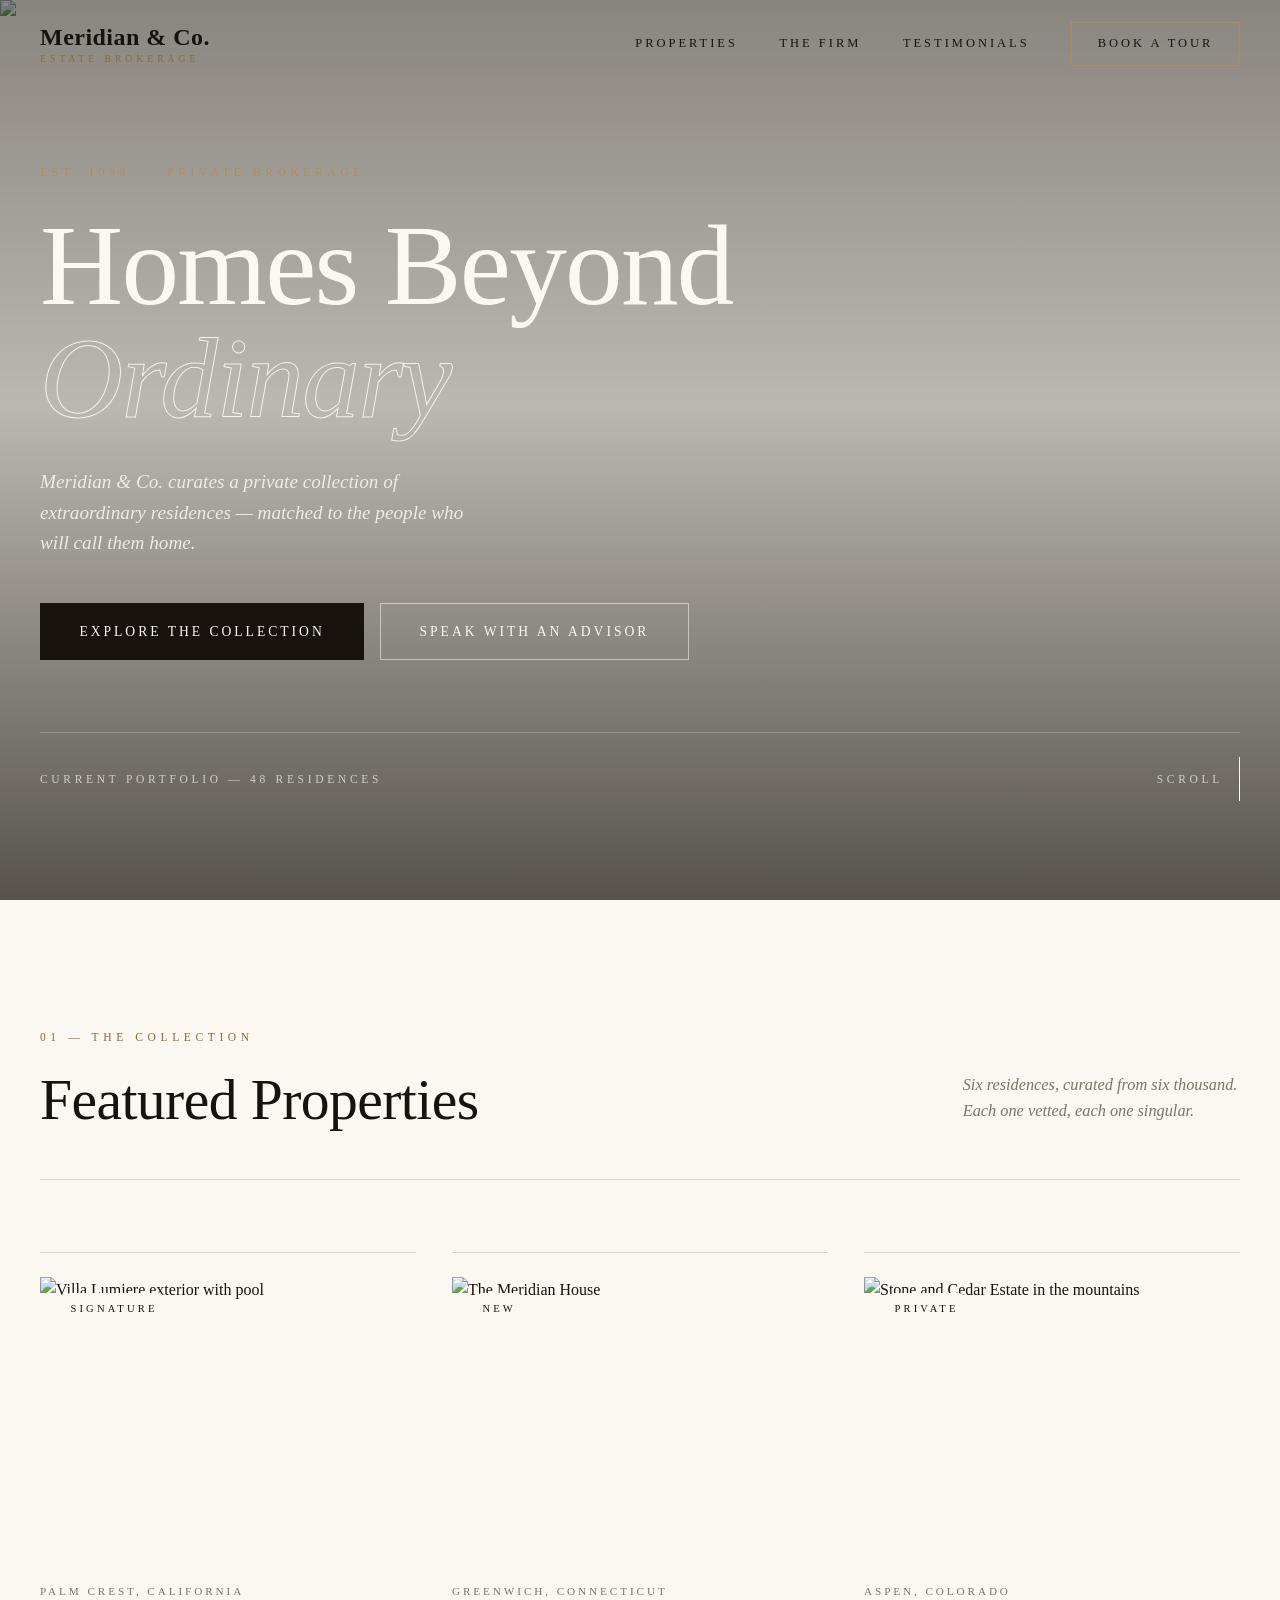
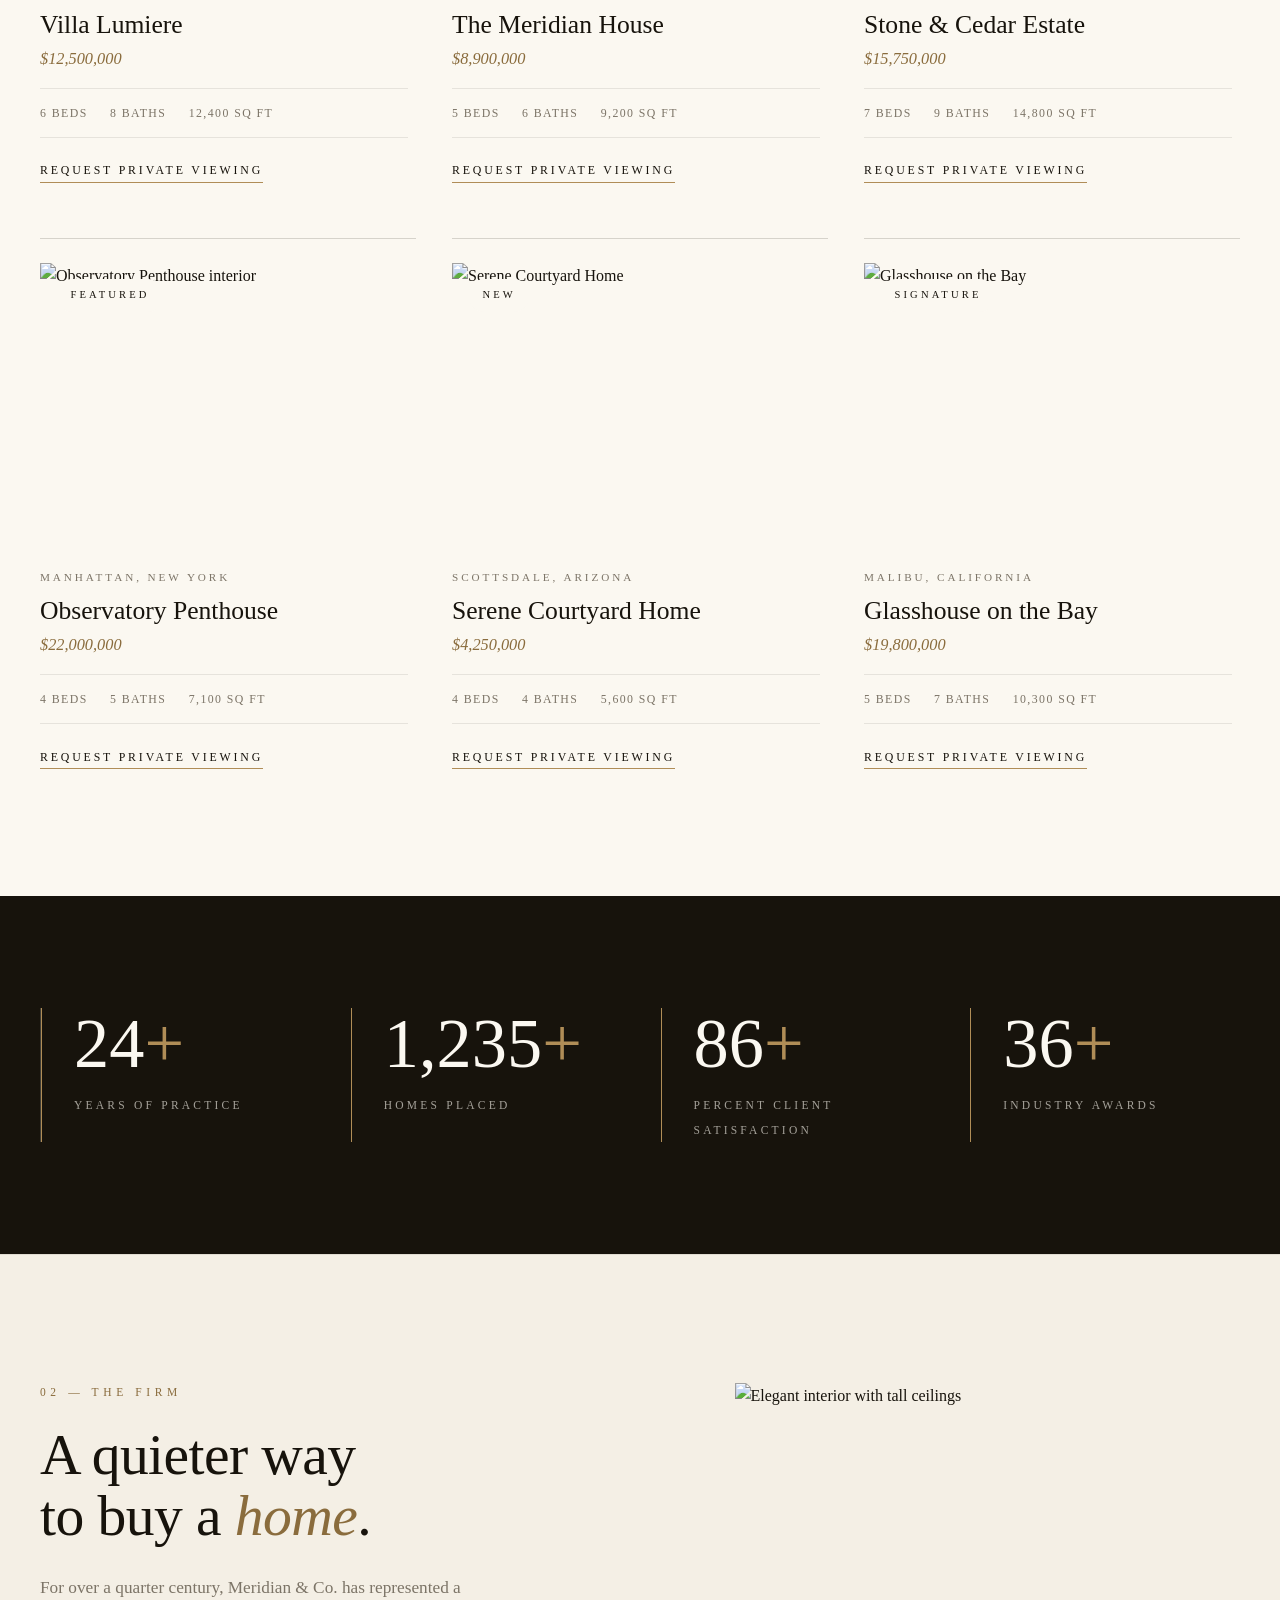
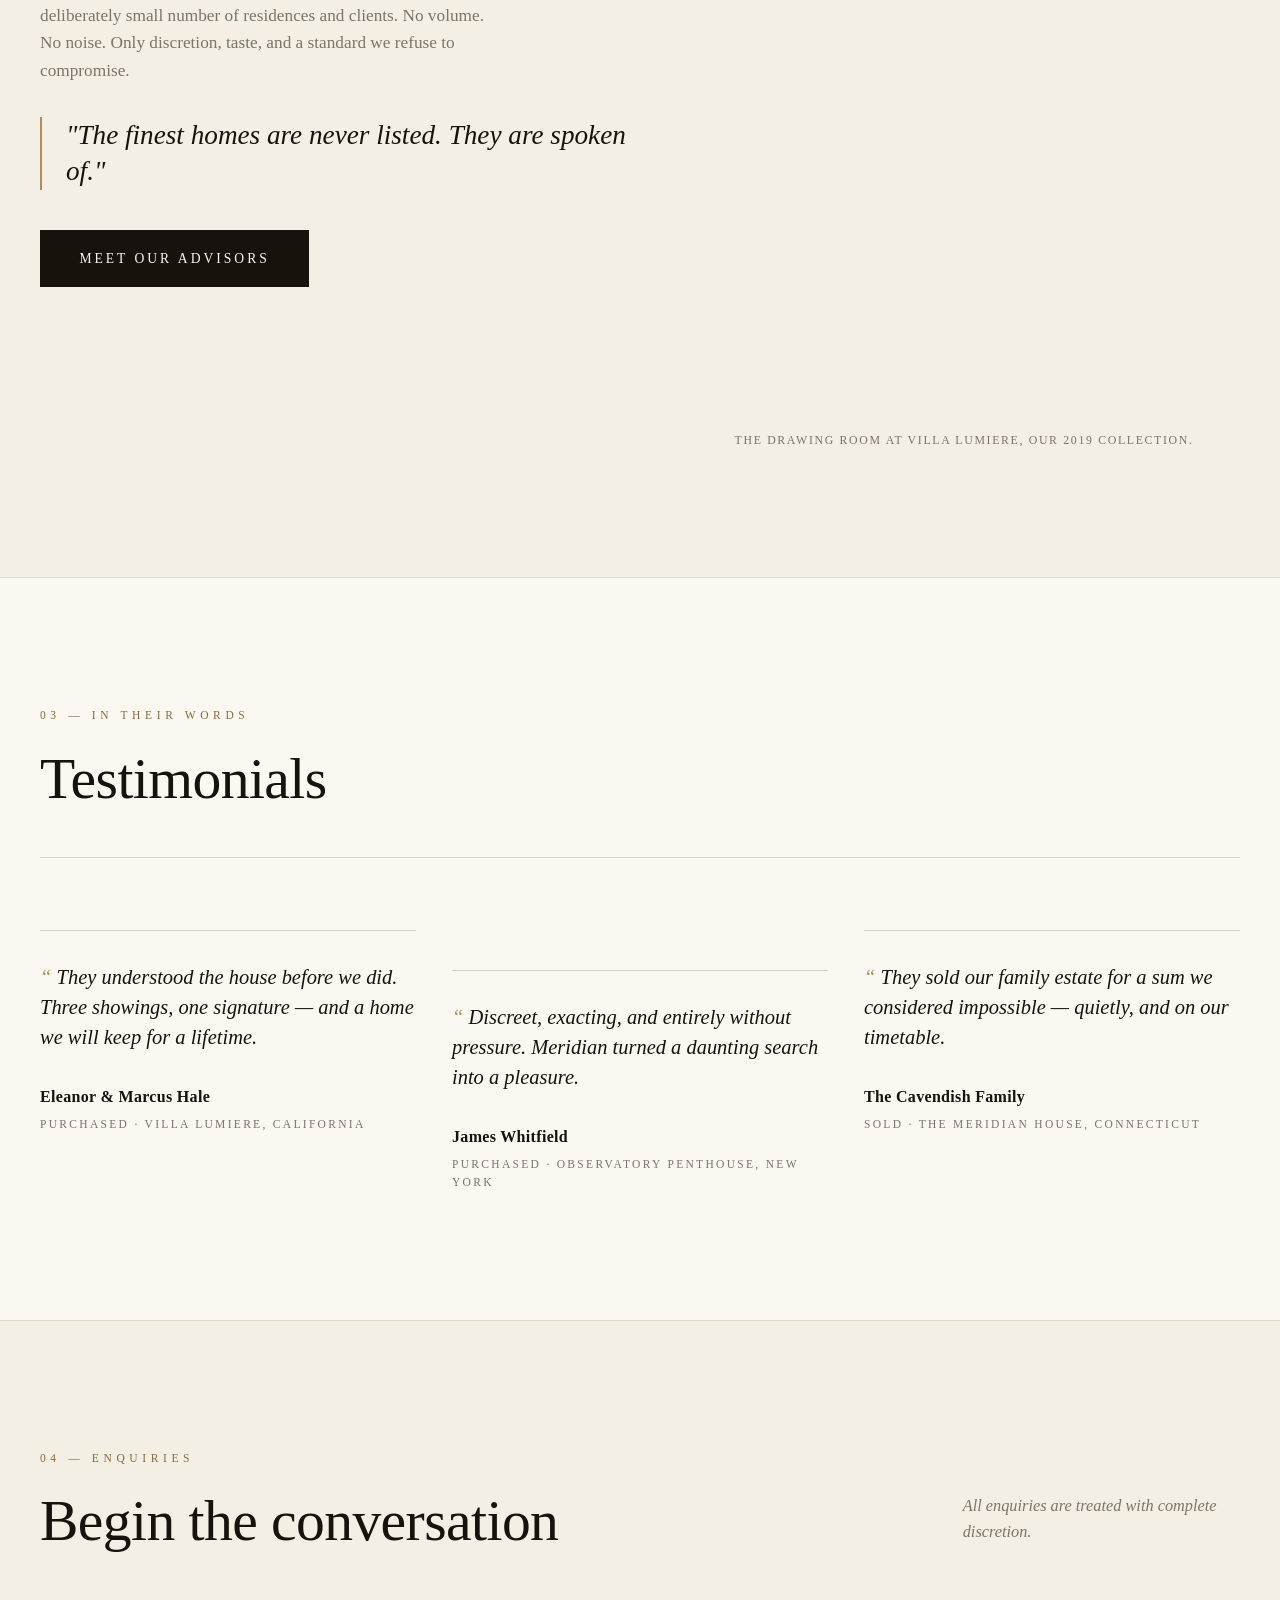
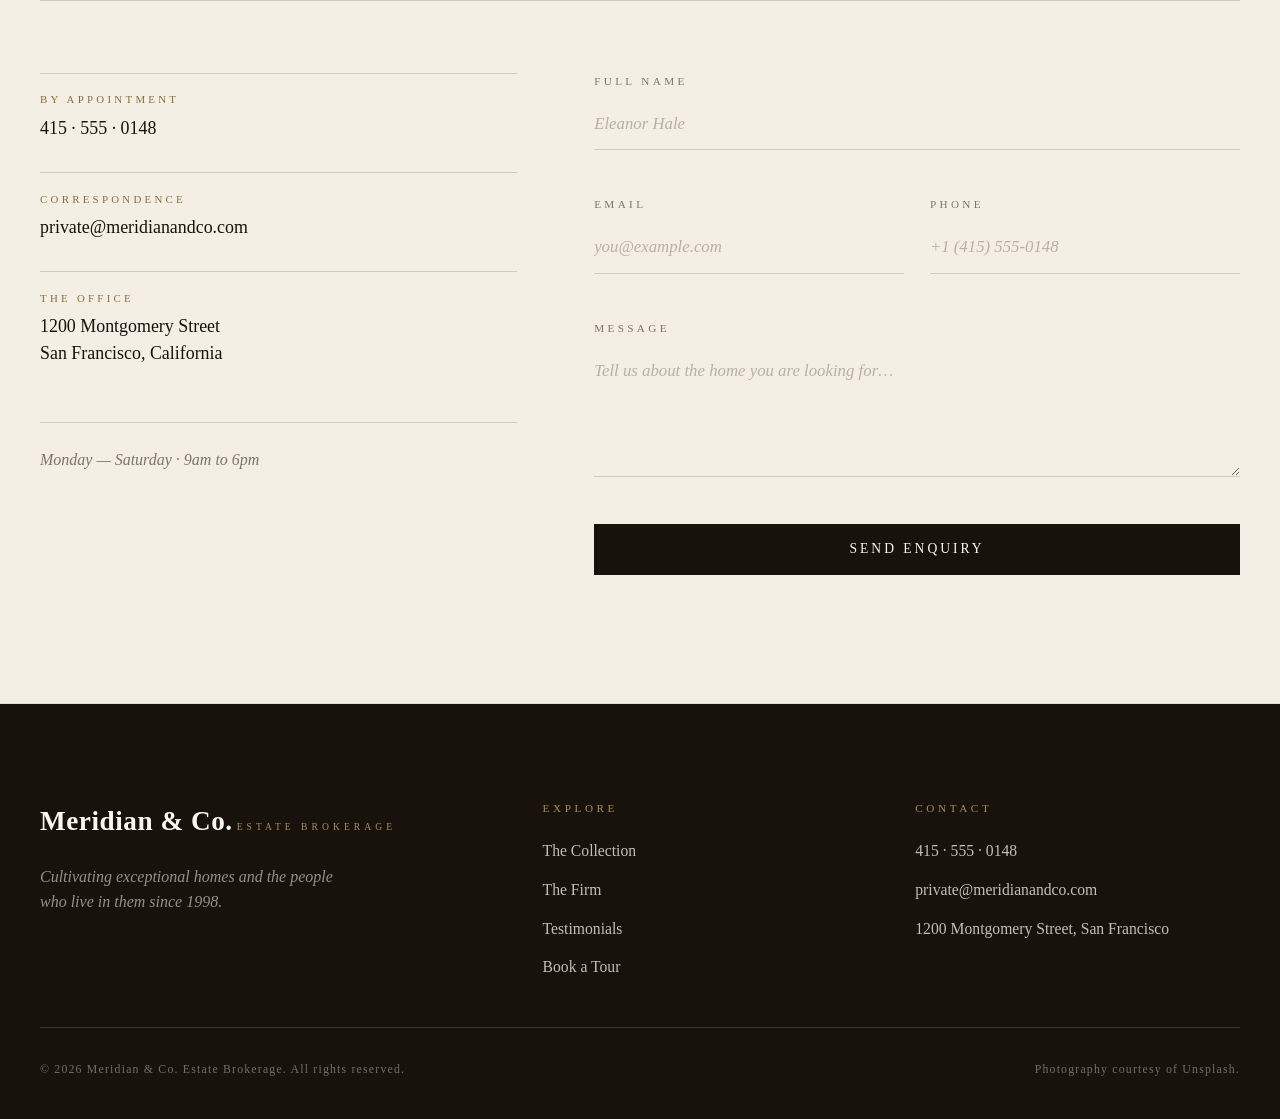
==== index.html @ ca2ade8f "Update index.html" ====
<!DOCTYPE html>
<html lang="en">
<head>
  <meta charset="UTF-8" />
  <meta name="viewport" content="width=device-width, initial-scale=1.0" />
  <title>Meridian &amp; Co. — Estate Brokerage</title>
  <meta name="description" content="Meridian & Co. — a private estate brokerage curating exceptional homes beyond ordinary." />
  <link rel="stylesheet" href="css/style.css" />
</head>
<body> 

  <!-- ======= NAVBAR ======= -->
  <header class="nav" id="navbar">
    <div class="nav__inner container">
      <a href="#home" class="brand" aria-label="Meridian and Company home">
        <span class="brand__name">Meridian &amp; Co.</span>
        <span class="brand__tag">Estate Brokerage</span>
      </a>

      <nav class="nav__links" id="navLinks" aria-label="Primary">
        <a href="#properties" class="nav__link">Properties</a>
        <a href="#about" class="nav__link">The Firm</a>
        <a href="#testimonials" class="nav__link">Testimonials</a>
        <a href="#contact" class="nav__link nav__link--cta">Book a Tour</a>
      </nav>

      <button class="nav__toggle" id="navToggle" aria-label="Toggle menu" aria-expanded="false">
        <span class="nav__toggle-bar"></span>
        <span class="nav__toggle-bar"></span>
      </button>
    </div>
  </header>

  <!-- ======= HERO ======= -->
  <section class="hero" id="home">
    <div class="hero__media">
      <img src="https://images.unsplash.com/photo-1600596542815-ffad4c1539a9?auto=format&fit=crop&w=2000&q=80" alt="Luxury estate at dusk" />
      <div class="hero__scrim"></div>
    </div>

    <div class="hero__content container">
      <p class="overline hero__overline reveal">Est. 1998 &nbsp;·&nbsp; Private Brokerage</p>
      <h1 class="hero__title reveal">
        Homes Beyond<br />
        <em>Ordinary</em>
      </h1>
      <p class="hero__lede reveal">
        Meridian &amp; Co. curates a private collection of extraordinary
        residences — matched to the people who will call them home.
      </p>
      <div class="hero__actions reveal">
        <a href="#properties" class="btn btn--solid">Explore the Collection</a>
        <a href="#contact" class="btn btn--ghost">Speak with an Advisor</a>
      </div>
    </div>

    <div class="hero__meta container">
      <span>Current Portfolio — 48 residences</span>
      <span class="hero__scroll">Scroll <span class="hero__scroll-line"></span></span>
    </div>
  </section>

  <main>

    <!-- ======= PROPERTIES ======= -->
    <section class="section" id="properties">
      <div class="container">
        <header class="section-head reveal">
          <p class="overline">01 — The Collection</p>
          <div class="section-head__row">
            <h2 class="section-head__title">Featured Properties</h2>
            <p class="section-head__note">Six residences, curated from six thousand. Each one vetted, each one singular.</p>
          </div>
        </header>

        <div class="grid">
          <article class="card reveal">
            <figure class="card__media">
              <img src="https://images.unsplash.com/photo-1600596542815-ffad4c1539a9?auto=format&fit=crop&w=1200&q=80" alt="Villa Lumiere exterior with pool" loading="lazy" />
              <span class="card__status">Signature</span>
            </figure>
            <div class="card__body">
              <p class="card__loc">Palm Crest, California</p>
              <h3 class="card__name">Villa Lumiere</h3>
              <p class="card__price">$12,500,000</p>
              <ul class="card__facts">
                <li>6 Beds</li>
                <li>8 Baths</li>
                <li>12,400 sq ft</li>
              </ul>
              <a href="#contact" class="card__link">Request private viewing</a>
            </div>
          </article>

          <article class="card reveal">
            <figure class="card__media">
              <img src="https://images.unsplash.com/photo-1600607687939-ce8a6c25118c?auto=format&fit=crop&w=1200&q=80" alt="The Meridian House" loading="lazy" />
              <span class="card__status">New</span>
            </figure>
            <div class="card__body">
              <p class="card__loc">Greenwich, Connecticut</p>
              <h3 class="card__name">The Meridian House</h3>
              <p class="card__price">$8,900,000</p>
              <ul class="card__facts">
                <li>5 Beds</li>
                <li>6 Baths</li>
                <li>9,200 sq ft</li>
              </ul>
              <a href="#contact" class="card__link">Request private viewing</a>
            </div>
          </article>

          <article class="card reveal">
            <figure class="card__media">
              <img src="https://images.unsplash.com/photo-1512917774080-9991f1c4c750?auto=format&fit=crop&w=1200&q=80" alt="Stone and Cedar Estate in the mountains" loading="lazy" />
              <span class="card__status">Private</span>
            </figure>
            <div class="card__body">
              <p class="card__loc">Aspen, Colorado</p>
              <h3 class="card__name">Stone &amp; Cedar Estate</h3>
              <p class="card__price">$15,750,000</p>
              <ul class="card__facts">
                <li>7 Beds</li>
                <li>9 Baths</li>
                <li>14,800 sq ft</li>
              </ul>
              <a href="#contact" class="card__link">Request private viewing</a>
            </div>
          </article>

          <article class="card reveal">
            <figure class="card__media">
              <img src="https://images.unsplash.com/photo-1600585154340-be6161a56a0c?auto=format&fit=crop&w=1200&q=80" alt="Observatory Penthouse interior" loading="lazy" />
              <span class="card__status">Featured</span>
            </figure>
            <div class="card__body">
              <p class="card__loc">Manhattan, New York</p>
              <h3 class="card__name">Observatory Penthouse</h3>
              <p class="card__price">$22,000,000</p>
              <ul class="card__facts">
                <li>4 Beds</li>
                <li>5 Baths</li>
                <li>7,100 sq ft</li>
              </ul>
              <a href="#contact" class="card__link">Request private viewing</a>
            </div>
          </article>

          <article class="card reveal">
            <figure class="card__media">
              <img src="https://images.unsplash.com/photo-1580587771525-78b9dba3b914?auto=format&fit=crop&w=1200&q=80" alt="Serene Courtyard Home" loading="lazy" />
              <span class="card__status">New</span>
            </figure>
            <div class="card__body">
              <p class="card__loc">Scottsdale, Arizona</p>
              <h3 class="card__name">Serene Courtyard Home</h3>
              <p class="card__price">$4,250,000</p>
              <ul class="card__facts">
                <li>4 Beds</li>
                <li>4 Baths</li>
                <li>5,600 sq ft</li>
              </ul>
              <a href="#contact" class="card__link">Request private viewing</a>
            </div>
          </article>

          <article class="card reveal">
            <figure class="card__media">
              <img src="https://images.unsplash.com/photo-1560518883-ce09059eeffa?auto=format&fit=crop&w=1200&q=80" alt="Glasshouse on the Bay" loading="lazy" />
              <span class="card__status">Signature</span>
            </figure>
            <div class="card__body">
              <p class="card__loc">Malibu, California</p>
              <h3 class="card__name">Glasshouse on the Bay</h3>
              <p class="card__price">$19,800,000</p>
              <ul class="card__facts">
                <li>5 Beds</li>
                <li>7 Baths</li>
                <li>10,300 sq ft</li>
              </ul>
              <a href="#contact" class="card__link">Request private viewing</a>
            </div>
          </article>
        </div>
      </div>
    </section>

    <!-- ======= STATS ======= -->
    <section class="stats">
      <div class="container">
        <div class="stats__grid">
          <div class="stat reveal">
            <span class="stat__num" data-count="27">0</span>
            <span class="stat__label">Years of Practice</span>
          </div>
          <div class="stat reveal">
            <span class="stat__num" data-count="1400">0</span>
            <span class="stat__label">Homes Placed</span>
          </div>
          <div class="stat reveal">
            <span class="stat__num" data-count="98">0</span>
            <span class="stat__label">Percent Client Satisfaction</span>
          </div>
          <div class="stat reveal">
            <span class="stat__num" data-count="41">0</span>
            <span class="stat__label">Industry Awards</span>
          </div>
        </div>
      </div>
    </section>

    <!-- ======= ABOUT ======= -->
    <section class="section section--alt" id="about">
      <div class="container">
        <div class="about">
          <div class="about__text reveal">
            <p class="overline">02 — The Firm</p>
            <h2 class="section-head__title">A quieter way<br />to buy a <em>home</em>.</h2>
            <p class="about__body">
              For over a quarter century, Meridian &amp; Co. has represented
              a deliberately small number of residences and clients. No
              volume. No noise. Only discretion, taste, and a standard we
              refuse to compromise.
            </p>
            <blockquote class="about__quote">
              "The finest homes are never listed. They are spoken of."
            </blockquote>
            <a href="#contact" class="btn btn--solid">Meet Our Advisors</a>
          </div>

          <div class="about__media reveal">
            <img src="https://images.unsplash.com/photo-1600566753086-00f18fb6b3ea?auto=format&fit=crop&w=1200&q=80" alt="Elegant interior with tall ceilings" loading="lazy" />
            <p class="about__caption">The drawing room at Villa Lumiere, our 2019 Collection.</p>
          </div>
        </div>
      </div>
    </section>

    <!-- ======= TESTIMONIALS ======= -->
    <section class="section" id="testimonials">
      <div class="container">
        <header class="section-head reveal">
          <p class="overline">03 — In Their Words</p>
          <div class="section-head__row">
            <h2 class="section-head__title">Testimonials</h2>
          </div>
        </header>

        <div class="testimonials">
          <figure class="testimonial reveal">
            <blockquote class="testimonial__quote">
              They understood the house before we did. Three showings,
              one signature — and a home we will keep for a lifetime.
            </blockquote>
            <figcaption class="testimonial__author">
              <span class="testimonial__name">Eleanor &amp; Marcus Hale</span>
              <span class="testimonial__role">Purchased · Villa Lumiere, California</span>
            </figcaption>
          </figure>

          <figure class="testimonial testimonial--alt reveal">
            <blockquote class="testimonial__quote">
              Discreet, exacting, and entirely without pressure. Meridian
              turned a daunting search into a pleasure.
            </blockquote>
            <figcaption class="testimonial__author">
              <span class="testimonial__name">James Whitfield</span>
              <span class="testimonial__role">Purchased · Observatory Penthouse, New York</span>
            </figcaption>
          </figure>

          <figure class="testimonial reveal">
            <blockquote class="testimonial__quote">
              They sold our family estate for a sum we considered
              impossible — quietly, and on our timetable.
            </blockquote>
            <figcaption class="testimonial__author">
              <span class="testimonial__name">The Cavendish Family</span>
              <span class="testimonial__role">Sold · The Meridian House, Connecticut</span>
            </figcaption>
          </figure>
        </div>
      </div>
    </section>

    <!-- ======= CONTACT ======= -->
    <section class="section section--alt section--contact" id="contact">
      <div class="container">
        <header class="section-head reveal">
          <p class="overline">04 — Enquiries</p>
          <div class="section-head__row">
            <h2 class="section-head__title">Begin the conversation</h2>
            <p class="section-head__note">All enquiries are treated with complete discretion.</p>
          </div>
        </header>

        <div class="contact">
          <div class="contact__info reveal">
            <p class="contact__line"><span class="contact__label">By appointment</span> 415 · 555 · 0148</p>
            <p class="contact__line"><span class="contact__label">Correspondence</span> private@meridianandco.com</p>
            <p class="contact__line"><span class="contact__label">The office</span> 1200 Montgomery Street<br />San Francisco, California</p>
            <p class="contact__hours">Monday — Saturday · 9am to 6pm</p>
          </div>

          <form class="form reveal" id="contactForm" novalidate>
            <div class="form__field">
              <label class="form__label" for="name">Full name</label>
              <input class="form__input" type="text" id="name" name="name" autocomplete="name" placeholder="Eleanor Hale" />
              <p class="form__error" data-error="name"></p>
            </div>

            <div class="form__row">
              <div class="form__field">
                <label class="form__label" for="email">Email</label>
                <input class="form__input" type="email" id="email" name="email" autocomplete="email" placeholder="you@example.com" />
                <p class="form__error" data-error="email"></p>
              </div>
              <div class="form__field">
                <label class="form__label" for="phone">Phone</label>
                <input class="form__input" type="tel" id="phone" name="phone" autocomplete="tel" placeholder="+1 (415) 555-0148" />
                <p class="form__error" data-error="phone"></p>
              </div>
            </div>

            <div class="form__field">
              <label class="form__label" for="message">Message</label>
              <textarea class="form__input form__input--area" id="message" name="message" rows="5" placeholder="Tell us about the home you are looking for…"></textarea>
              <p class="form__error" data-error="message"></p>
            </div>

            <button class="btn btn--solid" type="submit">Send Enquiry</button>
            <p class="form__success" id="formSuccess" role="status">
              Thank you. Your enquiry has been received — our advisors will be in touch within one business day.
            </p>
          </form>
        </div>
      </div>
    </section>
  </main>

  <!-- ======= FOOTER ======= -->
  <footer class="footer">
    <div class="container">
      <div class="footer__grid">
        <div class="footer__brand">
          <span class="brand__name">Meridian &amp; Co.</span>
          <span class="brand__tag">Estate Brokerage</span>
          <p class="footer__note">Cultivating exceptional homes and the people who live in them since 1998.</p>
        </div>
        <div class="footer__col">
          <h4 class="footer__heading">Explore</h4>
          <a href="#properties" class="footer__link">The Collection</a>
          <a href="#about" class="footer__link">The Firm</a>
          <a href="#testimonials" class="footer__link">Testimonials</a>
          <a href="#contact" class="footer__link">Book a Tour</a>
        </div>
        <div class="footer__col">
          <h4 class="footer__heading">Contact</h4>
          <a href="tel:+14155550148" class="footer__link">415 · 555 · 0148</a>
          <a href="mailto:private@meridianandco.com" class="footer__link">private@meridianandco.com</a>
          <span class="footer__link footer__link--flat">1200 Montgomery Street, San Francisco</span>
        </div>
      </div>
      <div class="footer__base">
        <p>© <span id="year">2026</span> Meridian &amp; Co. Estate Brokerage. All rights reserved.</p>
        <p>Photography courtesy of Unsplash.</p>
      </div>
    </div>
  </footer>

  <script src="js/script.js"></script>
</body>
</html>
---- css/style.css ----
/* ============================================================
   Meridian & Co. — Luxury Editorial Stylesheet
   Font: Times New Roman (per client direction)
   ============================================================ */
 
:root {
  --cream: #f4efe5;
  --paper: #fbf8f1;
  --ink: #17130c;
  --ink-soft: #2b241a;
  --bronze: #b08d57;
  --bronze-deep: #8a6c3d;
  --muted: #7c7467;
  --line: rgba(23, 19, 12, 0.16);
  --line-soft: rgba(23, 19, 12, 0.09);
  --nav-h: 88px;
  --serif: "Times New Roman", Times, Georgia, serif;
}

/* ---------- Reset & base ---------- */
*,
*::before,
*::after {
  margin: 0;
  padding: 0;
  box-sizing: border-box;
}

html {
  scroll-behavior: smooth;
}

body {
  font-family: var(--serif);
  background: var(--paper);
  color: var(--ink);
  line-height: 1.6;
  -webkit-font-smoothing: antialiased;
  overflow-x: hidden;
}

img {
  display: block;
  max-width: 100%;
}

a {
  color: inherit;
  text-decoration: none;
}

button {
  font-family: inherit;
  cursor: pointer;
}

::selection {
  background: var(--bronze);
  color: var(--paper);
}

.container {
  width: min(1200px, calc(100% - 3rem));
  margin-inline: auto;
}

.section {
  padding: clamp(5rem, 10vw, 8.5rem) 0;
}

.section--alt {
  background: var(--cream);
  border-block: 1px solid var(--line-soft);
}

/* ---------- Typographic helpers ---------- */
.overline {
  font-size: 0.72rem;
  letter-spacing: 0.4em;
  text-transform: uppercase;
  color: var(--bronze-deep);
  margin-bottom: 1.5rem;
  font-weight: 500;
}

.section-head {
  margin-bottom: clamp(2.5rem, 6vw, 4.5rem);
  border-bottom: 1px solid var(--line);
  padding-bottom: clamp(1.75rem, 4vw, 3rem);
}

.section-head__row {
  display: flex;
  align-items: flex-end;
  justify-content: space-between;
  gap: 2rem;
  flex-wrap: wrap;
}

.section-head__title {
  font-size: clamp(2.1rem, 5vw, 3.6rem);
  font-weight: 500;
  line-height: 1.05;
  letter-spacing: -0.01em;
}

.section-head__title em,
.about em {
  font-style: italic;
  color: var(--bronze-deep);
}

.section-head__note {
  max-width: 34ch;
  color: var(--muted);
  font-size: 1.02rem;
  font-style: italic;
  margin-bottom: 0.4rem;
}

/* ---------- Buttons ---------- */
.btn {
  display: inline-block;
  padding: 1.05rem 2.4rem;
  font-family: var(--serif);
  font-size: 0.85rem;
  letter-spacing: 0.22em;
  text-transform: uppercase;
  transition: all 0.35s cubic-bezier(0.22, 1, 0.36, 1);
  border: 1px solid transparent;
}

.btn--solid {
  background: var(--ink);
  color: var(--paper);
}

.btn--solid:hover {
  background: var(--bronze-deep);
  transform: translateY(-2px);
  box-shadow: 0 14px 30px rgba(138, 108, 61, 0.28);
}

.btn--ghost {
  border-color: rgba(251, 248, 241, 0.55);
  color: var(--paper);
}

.btn--ghost:hover {
  background: var(--paper);
  color: var(--ink);
  transform: translateY(-2px);
}

/* ---------- Navbar ---------- */
.nav {
  position: fixed;
  inset: 0 0 auto 0;
  z-index: 100;
  transition: background 0.4s ease, box-shadow 0.4s ease, border-color 0.4s ease;
  border-bottom: 1px solid transparent;
}

.nav--scrolled {
  background: rgba(251, 248, 241, 0.92);
  backdrop-filter: blur(12px);
  border-bottom-color: var(--line-soft);
}

.nav--scrolled .nav__toggle-bar {
  background: var(--ink);
}

.nav__inner {
  display: flex;
  align-items: center;
  justify-content: space-between;
  height: var(--nav-h);
}

.brand {
  display: flex;
  flex-direction: column;
  line-height: 1.1;
}

.brand__name {
  font-size: 1.5rem;
  font-weight: 600;
  letter-spacing: 0.02em;
}

.brand__tag {
  font-size: 0.6rem;
  letter-spacing: 0.42em;
  text-transform: uppercase;
  color: var(--bronze-deep);
  margin-top: 0.2rem;
}

.nav__links {
  display: flex;
  align-items: center;
  gap: 2.6rem;
}

.nav__link {
  font-size: 0.78rem;
  letter-spacing: 0.24em;
  text-transform: uppercase;
  position: relative;
  padding-block: 0.4rem;
  transition: color 0.3s ease;
}

.nav__link::after {
  content: "";
  position: absolute;
  left: 0;
  bottom: 0;
  height: 1px;
  width: 100%;
  background: currentColor;
  transform: scaleX(0);
  transform-origin: right;
  transition: transform 0.4s cubic-bezier(0.22, 1, 0.36, 1);
}

.nav__link:hover::after,
.nav__link--cta::after {
  transform: scaleX(1);
  transform-origin: left;
}

.nav__link--cta {
  border: 1px solid var(--bronze);
  padding: 0.7rem 1.6rem;
  transition: background 0.3s ease, color 0.3s ease;
}

.nav__link--cta::after {
  display: none;
}

.nav__link--cta:hover {
  background: var(--bronze);
  color: var(--paper);
}

.nav__toggle {
  display: none;
  flex-direction: column;
  gap: 7px;
  background: none;
  border: 0;
  padding: 0.5rem;
}

.nav__toggle-bar {
  width: 26px;
  height: 2px;
  background: var(--paper);
  transition: transform 0.35s ease, opacity 0.3s ease;
}

.nav__toggle[aria-expanded="true"] .nav__toggle-bar:first-child {
  transform: translateY(4.5px) rotate(45deg);
}

.nav__toggle[aria-expanded="true"] .nav__toggle-bar:last-child {
  transform: translateY(-4.5px) rotate(-45deg);
}

/* ---------- Hero ---------- */
.hero {
  position: relative;
  min-height: 100svh;
  display: flex;
  flex-direction: column;
  justify-content: center;
  color: var(--paper);
  overflow: hidden;
}

.hero__media {
  position: absolute;
  inset: 0;
}

.hero__media img {
  width: 100%;
  height: 100%;
  object-fit: cover;
  animation: heroZoom 18s ease-out forwards;
}

@keyframes heroZoom {
  from {
    transform: scale(1.12);
  }
  to {
    transform: scale(1);
  }
}

.hero__scrim {
  position: absolute;
  inset: 0;
  background: linear-gradient(
    180deg,
    rgba(23, 19, 12, 0.5) 0%,
    rgba(23, 19, 12, 0.28) 45%,
    rgba(23, 19, 12, 0.72) 100%
  );
}

.hero__content {
  position: relative;
  z-index: 2;
  padding-top: var(--nav-h);
}

.hero__overline {
  color: var(--bronze);
  margin-bottom: 1.75rem;
}

.hero__title {
  font-size: clamp(3rem, 9vw, 7.5rem);
  font-weight: 500;
  line-height: 0.98;
  letter-spacing: -0.015em;
  margin-bottom: 2rem;
}

.hero__title em {
  font-style: italic;
  color: transparent;
  -webkit-text-stroke: 1px rgba(251, 248, 241, 0.9);
}

.hero__lede {
  max-width: 46ch;
  font-size: clamp(1rem, 1.6vw, 1.2rem);
  font-style: italic;
  color: rgba(251, 248, 241, 0.85);
  margin-bottom: 2.75rem;
}

.hero__actions {
  display: flex;
  gap: 1rem;
  flex-wrap: wrap;
}

.hero__meta {
  position: relative;
  z-index: 2;
  display: flex;
  justify-content: space-between;
  align-items: center;
  padding-block: 1.5rem;
  font-size: 0.72rem;
  letter-spacing: 0.32em;
  text-transform: uppercase;
  color: rgba(251, 248, 241, 0.7);
  margin-top: clamp(3rem, 8vh, 6rem);
  border-top: 1px solid rgba(251, 248, 241, 0.22);
}

.hero__scroll {
  display: flex;
  align-items: center;
  gap: 1rem;
}

.hero__scroll-line {
  display: inline-block;
  width: 1px;
  height: 44px;
  background: rgba(251, 248, 241, 0.55);
  position: relative;
  overflow: hidden;
}

.hero__scroll-line::after {
  content: "";
  position: absolute;
  inset: 0;
  background: var(--paper);
  animation: scrollPulse 2.2s ease-in-out infinite;
}

@keyframes scrollPulse {
  0% {
    transform: translateY(-100%);
  }
  60%,
  100% {
    transform: translateY(100%);
  }
}

/* ---------- Property grid ---------- */
.grid {
  display: grid;
  grid-template-columns: repeat(3, 1fr);
  gap: 3.5rem 2.25rem;
}

.card {
  border-top: 1px solid var(--line);
  padding-top: 1.5rem;
  transition: transform 0.4s cubic-bezier(0.22, 1, 0.36, 1);
}

.card:hover {
  transform: translateY(-6px);
}

.card__media {
  position: relative;
  overflow: hidden;
  aspect-ratio: 4 / 3;
  margin-bottom: 1.5rem;
}

.card__media img {
  width: 100%;
  height: 100%;
  object-fit: cover;
  transition: transform 0.9s cubic-bezier(0.22, 1, 0.36, 1), filter 0.6s ease;
  filter: saturate(0.92);
}

.card:hover .card__media img {
  transform: scale(1.07);
  filter: saturate(1.05);
}

.card__status {
  position: absolute;
  top: 1rem;
  left: 1rem;
  background: var(--paper);
  color: var(--ink);
  font-size: 0.66rem;
  letter-spacing: 0.3em;
  text-transform: uppercase;
  padding: 0.5rem 0.9rem;
  border-radius: 999px;
}

.card__body {
  padding-right: 0.5rem;
}

.card__loc {
  font-size: 0.7rem;
  letter-spacing: 0.26em;
  text-transform: uppercase;
  color: var(--muted);
  margin-bottom: 0.55rem;
}

.card__name {
  font-size: 1.6rem;
  font-weight: 500;
  line-height: 1.15;
  margin-bottom: 0.45rem;
}

.card__price {
  font-size: 1.02rem;
  font-style: italic;
  color: var(--bronze-deep);
  margin-bottom: 1rem;
}

.card__facts {
  list-style: none;
  display: flex;
  gap: 1.4rem;
  padding-block: 0.9rem;
  border-top: 1px solid var(--line-soft);
  border-bottom: 1px solid var(--line-soft);
  margin-bottom: 1.15rem;
  font-size: 0.74rem;
  letter-spacing: 0.12em;
  text-transform: uppercase;
  color: var(--muted);
}

.card__link {
  font-size: 0.74rem;
  letter-spacing: 0.24em;
  text-transform: uppercase;
  color: var(--ink);
  padding-bottom: 0.3rem;
  border-bottom: 1px solid var(--bronze);
  transition: color 0.3s ease, border-color 0.3s ease;
}

.card__link:hover {
  color: var(--bronze-deep);
  border-color: var(--bronze-deep);
}

/* ---------- Stats ---------- */
.stats {
  background: var(--ink);
  color: var(--paper);
  padding: clamp(4.5rem, 9vw, 7rem) 0;
}

.stats__grid {
  display: grid;
  grid-template-columns: repeat(4, 1fr);
  gap: 2.5rem;
  border-left: 1px solid rgba(251, 248, 241, 0.18);
}

.stat {
  padding-left: 2rem;
  border-left: 1px solid var(--bronze);
}

.stat__num {
  display: block;
  font-size: clamp(2.6rem, 6vw, 4.4rem);
  font-weight: 500;
  line-height: 1;
  margin-bottom: 0.75rem;
}

.stat__num::after {
  content: "+";
  color: var(--bronze);
}

.stat__label {
  font-size: 0.72rem;
  letter-spacing: 0.28em;
  text-transform: uppercase;
  color: rgba(251, 248, 241, 0.62);
}

/* ---------- About ---------- */
.about {
  display: grid;
  grid-template-columns: 1.1fr 0.9fr;
  gap: clamp(2.5rem, 6vw, 5rem);
  align-items: start;
}

.about__text .section-head__title {
  margin-bottom: 1.75rem;
}

.about__body {
  color: var(--muted);
  font-size: 1.08rem;
  max-width: 52ch;
  margin-bottom: 2rem;
}

.about__quote {
  font-size: clamp(1.25rem, 2.4vw, 1.7rem);
  font-style: italic;
  color: var(--ink);
  border-left: 2px solid var(--bronze);
  padding-left: 1.5rem;
  margin-bottom: 2.5rem;
  line-height: 1.35;
}

.about__media {
  position: sticky;
  top: calc(var(--nav-h) + 2rem);
}

.about__media img {
  width: 100%;
  aspect-ratio: 4 / 5;
  object-fit: cover;
}

.about__caption {
  font-size: 0.74rem;
  letter-spacing: 0.14em;
  text-transform: uppercase;
  color: var(--muted);
  margin-top: 1rem;
}

/* ---------- Testimonials ---------- */
.testimonials {
  display: grid;
  grid-template-columns: repeat(3, 1fr);
  gap: 2.25rem;
}

.testimonial {
  border-top: 1px solid var(--line);
  padding-top: 2rem;
}

.testimonial--alt {
  margin-top: 2.5rem;
}

.testimonial__quote {
  font-size: 1.28rem;
  font-style: italic;
  line-height: 1.45;
  margin-bottom: 2rem;
}

.testimonial__quote::before {
  content: "“";
  color: var(--bronze);
}

.testimonial__author {
  display: flex;
  flex-direction: column;
  gap: 0.3rem;
}

.testimonial__name {
  font-size: 1rem;
  font-weight: 600;
  letter-spacing: 0.02em;
}

.testimonial__role {
  font-size: 0.72rem;
  letter-spacing: 0.2em;
  text-transform: uppercase;
  color: var(--muted);
}

/* ---------- Contact ---------- */
.contact {
  display: grid;
  grid-template-columns: 0.85fr 1.15fr;
  gap: clamp(2.5rem, 6vw, 5rem);
}

.contact__info {
  display: flex;
  flex-direction: column;
  gap: 1.9rem;
}

.contact__line {
  border-top: 1px solid var(--line);
  padding-top: 1.1rem;
  font-size: 1.12rem;
  line-height: 1.5;
}

.contact__label {
  display: block;
  font-size: 0.68rem;
  letter-spacing: 0.3em;
  text-transform: uppercase;
  color: var(--bronze-deep);
  margin-bottom: 0.45rem;
}

.contact__hours {
  font-style: italic;
  color: var(--muted);
  margin-top: 1.5rem;
  padding-top: 1.5rem;
  border-top: 1px solid var(--line);
}

/* ---------- Form ---------- */
.form {
  display: flex;
  flex-direction: column;
  gap: 1.6rem;
}

.form__row {
  display: grid;
  grid-template-columns: 1fr 1fr;
  gap: 1.6rem;
}

.form__field {
  display: flex;
  flex-direction: column;
  gap: 0.5rem;
}

.form__label {
  font-size: 0.7rem;
  letter-spacing: 0.3em;
  text-transform: uppercase;
  color: var(--muted);
}

.form__input {
  font-family: var(--serif);
  font-size: 1.05rem;
  padding: 0.95rem 0;
  border: 0;
  border-bottom: 1px solid var(--line);
  background: transparent;
  color: var(--ink);
  outline: none;
  transition: border-color 0.3s ease;
}

.form__input::placeholder {
  color: rgba(124, 116, 103, 0.5);
  font-style: italic;
}

.form__input:focus {
  border-color: var(--bronze);
}

.form__input--area {
  resize: vertical;
  min-height: 110px;
}

.form__error {
  font-size: 0.8rem;
  font-style: italic;
  color: #9c3d2e;
  min-height: 1em;
}

.form__field.is-invalid .form__input {
  border-bottom-color: #9c3d2e;
}

.form__success {
  display: none;
  border: 1px solid var(--bronze);
  background: rgba(176, 141, 87, 0.1);
  color: var(--ink);
  padding: 1.1rem 1.4rem;
  font-style: italic;
  font-size: 0.98rem;
}

.form__success.is-visible {
  display: block;
  animation: fadeUp 0.5s ease both;
}

@keyframes fadeUp {
  from {
    opacity: 0;
    transform: translateY(10px);
  }
  to {
    opacity: 1;
    transform: translateY(0);
  }
}

/* ---------- Footer ---------- */
.footer {
  background: var(--ink);
  color: var(--paper);
  padding: clamp(4rem, 8vw, 6rem) 0 2.5rem;
}

.footer__grid {
  display: grid;
  grid-template-columns: 1.4fr 1fr 1fr;
  gap: 3rem;
  padding-bottom: 3rem;
  border-bottom: 1px solid rgba(251, 248, 241, 0.15);
}

.footer__brand .brand__name {
  font-size: 1.7rem;
}

.footer__brand .brand__tag {
  color: var(--bronze);
}

.footer__note {
  color: rgba(251, 248, 241, 0.55);
  font-style: italic;
  margin-top: 1.25rem;
  max-width: 40ch;
}

.footer__col {
  display: flex;
  flex-direction: column;
  gap: 0.85rem;
}

.footer__heading {
  font-size: 0.7rem;
  letter-spacing: 0.32em;
  text-transform: uppercase;
  color: var(--bronze);
  font-weight: 500;
  margin-bottom: 0.4rem;
}

.footer__link {
  color: rgba(251, 248, 241, 0.75);
  font-size: 0.98rem;
  transition: color 0.3s ease, transform 0.3s ease;
  width: fit-content;
}

.footer__link:hover {
  color: var(--paper);
  transform: translateX(4px);
}

.footer__link--flat {
  color: rgba(251, 248, 241, 0.75);
  cursor: default;
}

.footer__link--flat:hover {
  transform: none;
}

.footer__base {
  display: flex;
  justify-content: space-between;
  flex-wrap: wrap;
  gap: 0.75rem;
  padding-top: 2rem;
  font-size: 0.74rem;
  letter-spacing: 0.1em;
  color: rgba(251, 248, 241, 0.4);
}

/* ---------- Reveal animations ---------- */
.reveal {
  opacity: 0;
  transform: translateY(34px);
  transition: opacity 0.9s cubic-bezier(0.22, 1, 0.36, 1),
    transform 0.9s cubic-bezier(0.22, 1, 0.36, 1);
  transition-delay: var(--d, 0s);
}

.reveal.is-visible {
  opacity: 1;
  transform: translateY(0);
}

/* ---------- Responsive ---------- */
@media (max-width: 1000px) {
  .grid,
  .testimonials {
    grid-template-columns: repeat(2, 1fr);
  }

  .stats__grid {
    grid-template-columns: repeat(2, 1fr);
    border-left: 0;
  }

  .stat {
    border-left: 0;
    padding-left: 0;
    border-bottom: 1px solid rgba(251, 248, 241, 0.15);
    padding-bottom: 1.5rem;
  }
}

@media (max-width: 820px) {
  .nav__toggle {
    display: flex;
  }

  .nav__links {
    position: fixed;
    top: var(--nav-h);
    right: 0;
    left: 0;
    flex-direction: column;
    align-items: flex-start;
    gap: 0;
    background: var(--paper);
    padding: 1rem 1.5rem 2rem;
    transform: translateY(-12px);
    opacity: 0;
    visibility: hidden;
    transition: opacity 0.35s ease, transform 0.35s ease, visibility 0.35s;
    border-bottom: 1px solid var(--line-soft);
    box-shadow: 0 24px 40px rgba(23, 19, 12, 0.12);
  }

  .nav--scrolled .nav__links {
    background: var(--paper);
  }

  .nav__links.is-open {
    opacity: 1;
    visibility: visible;
    transform: translateY(0);
  }

  .nav__link {
    display: block;
    padding: 0.95rem 0;
    font-size: 0.95rem;
    border-bottom: 1px solid var(--line-soft);
    width: 100%;
  }

  .nav__link::after {
    display: none;
  }

  .nav__link--cta {
    border: 0;
    padding: 0.95rem 0;
    color: var(--bronze-deep);
  }

  .about,
  .contact {
    grid-template-columns: 1fr;
  }

  .about__media {
    position: static;
  }

  .section-head__note {
    margin-bottom: 0;
  }
}

@media (max-width: 620px) {
  .grid,
  .testimonials,
  .stats__grid,
  .form__row,
  .footer__grid {
    grid-template-columns: 1fr;
  }

  .hero__actions .btn {
    width: 100%;
    text-align: center;
  }

  .testimonial--alt {
    margin-top: 0;
  }
}

@media (prefers-reduced-motion: reduce) {
  html {
    scroll-behavior: auto;
  }

  *,
  *::before,
  *::after {
    animation-duration: 0.01ms !important;
    animation-iteration-count: 1 !important;
    transition-duration: 0.01ms !important;
  }

  .reveal {
    opacity: 1;
    transform: none;
  }
}
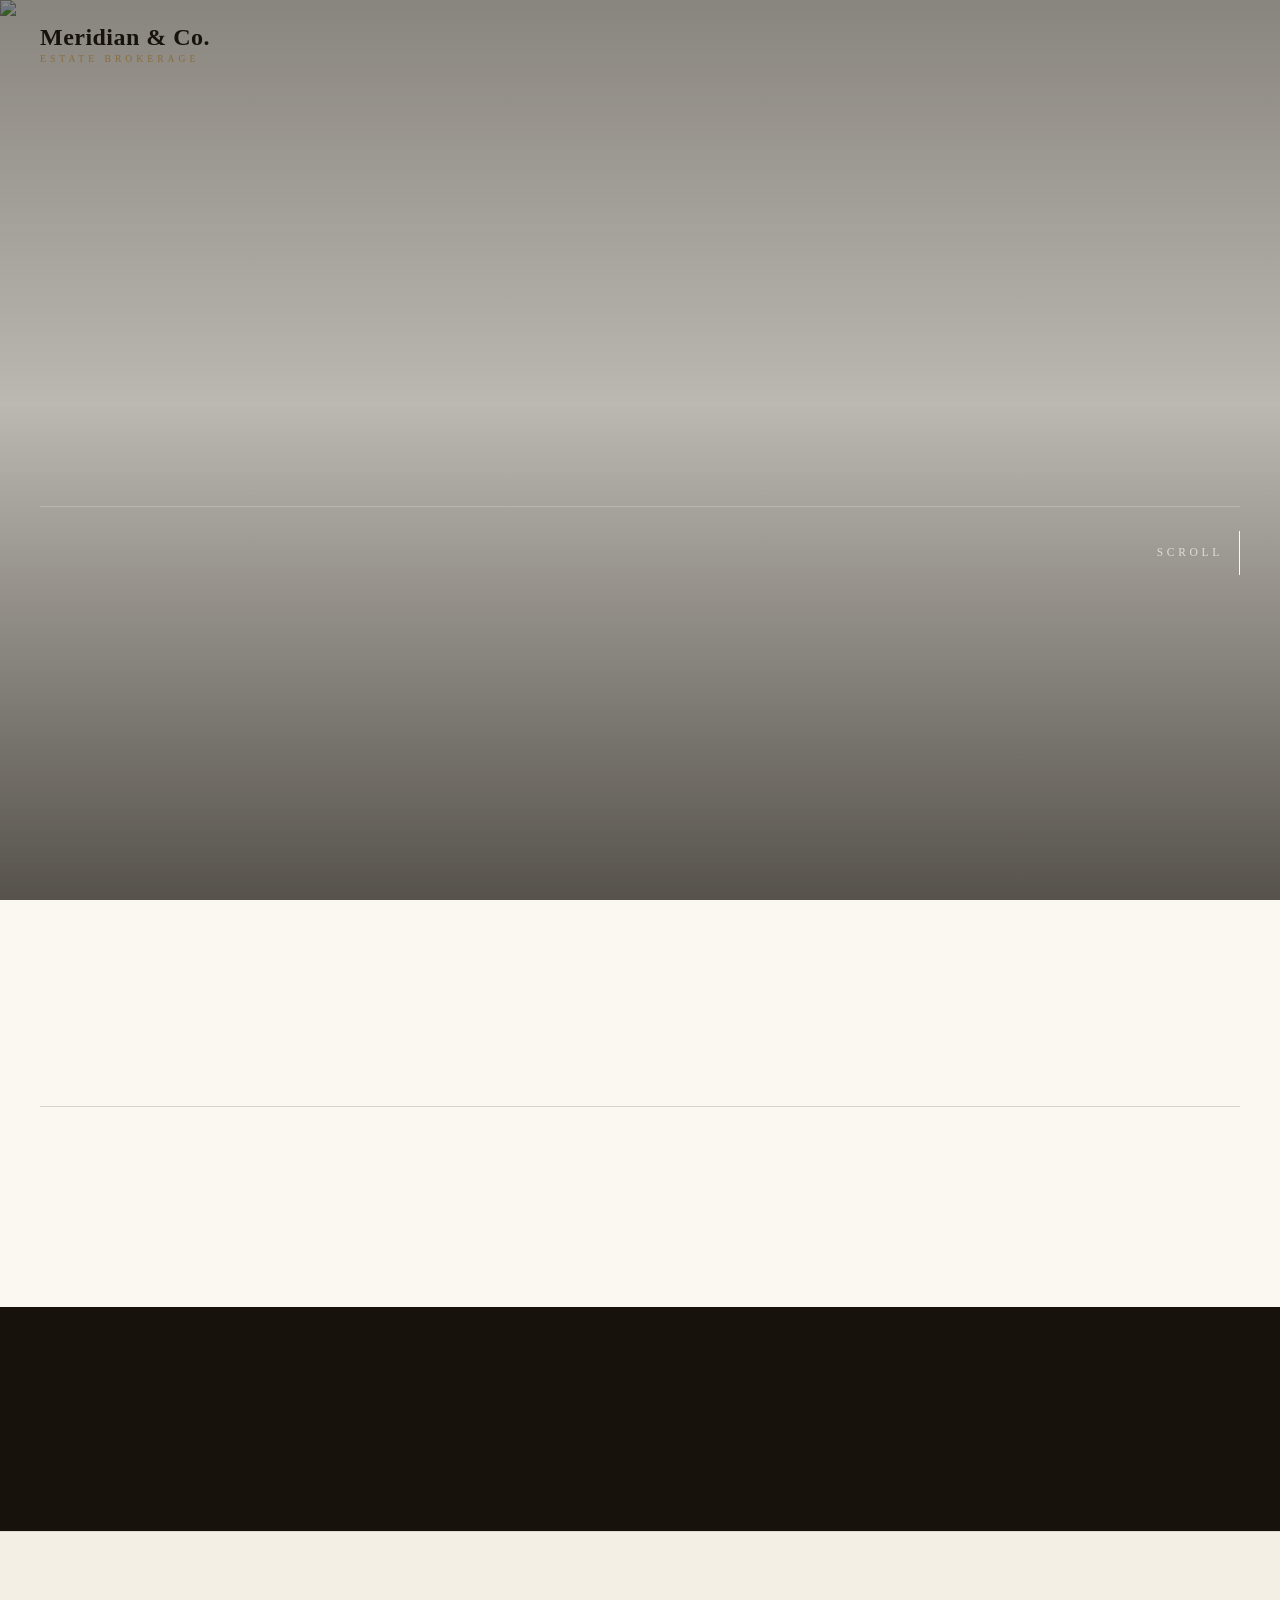
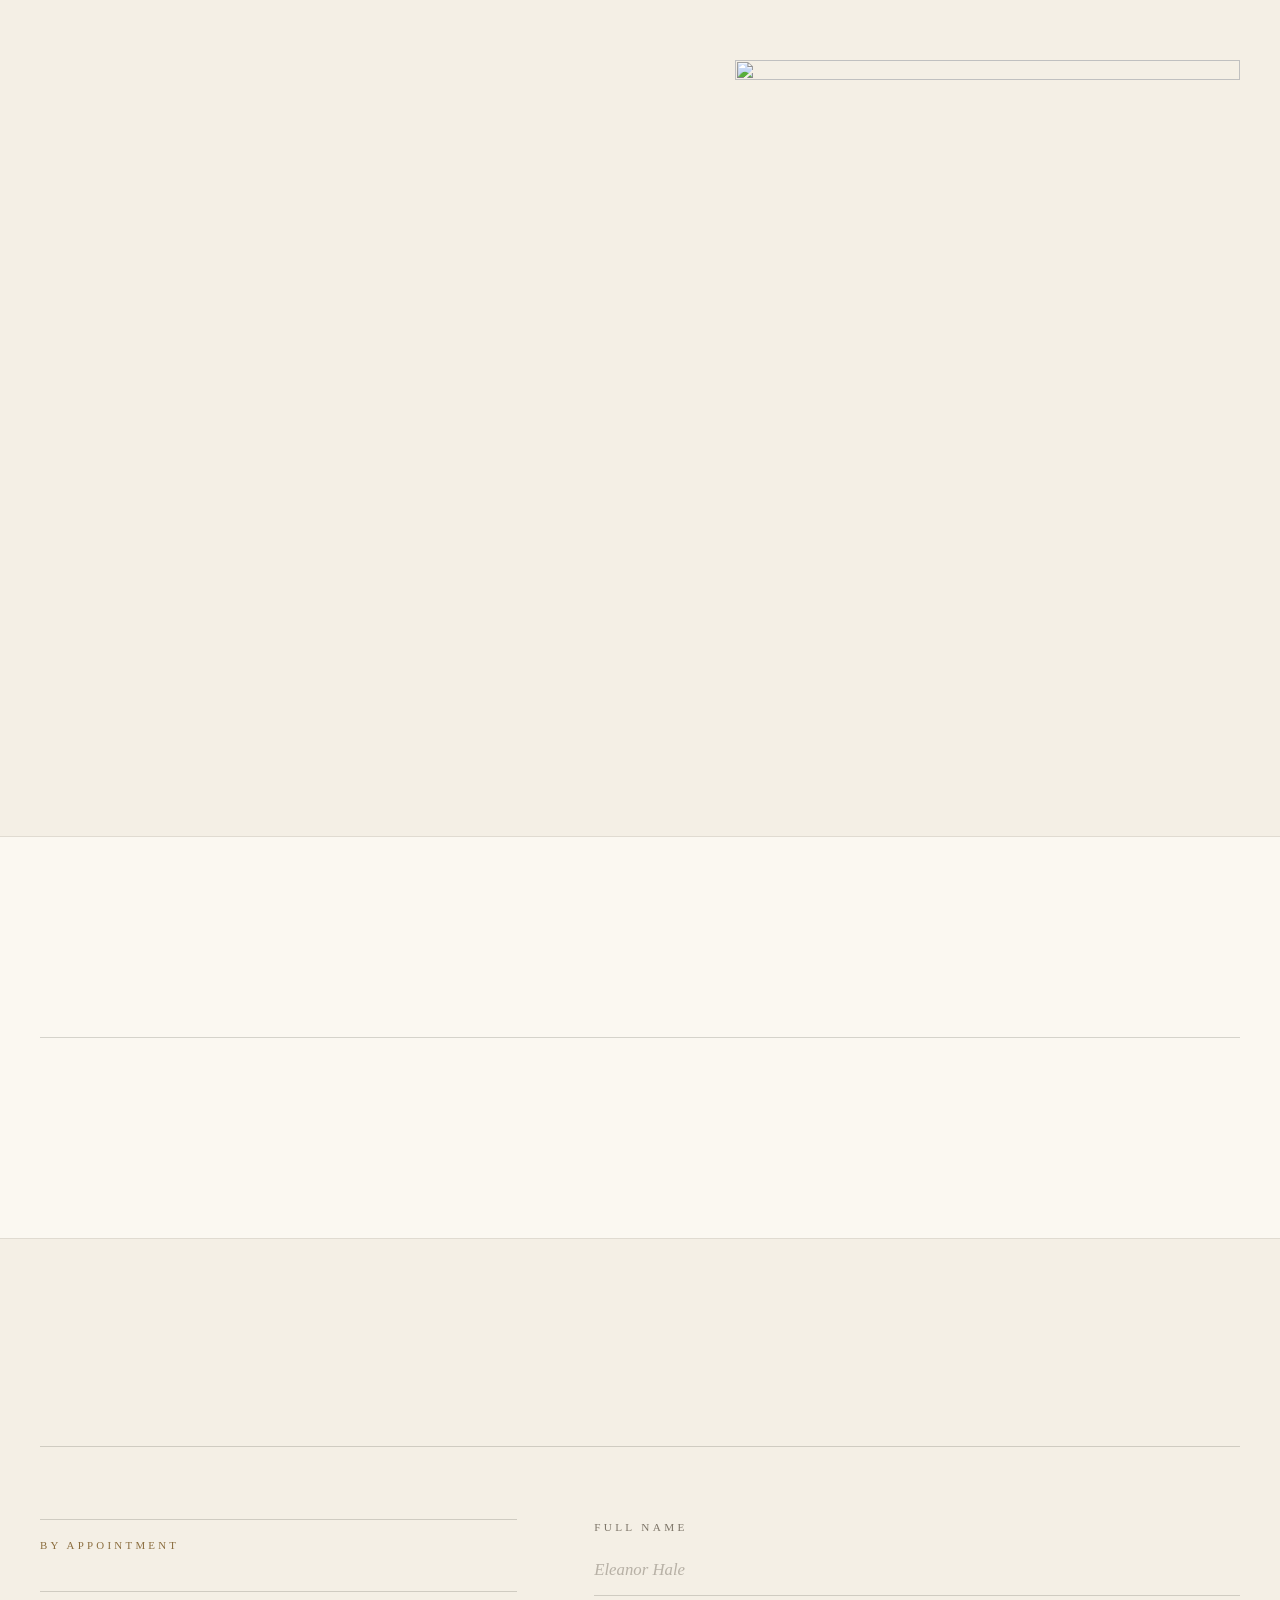
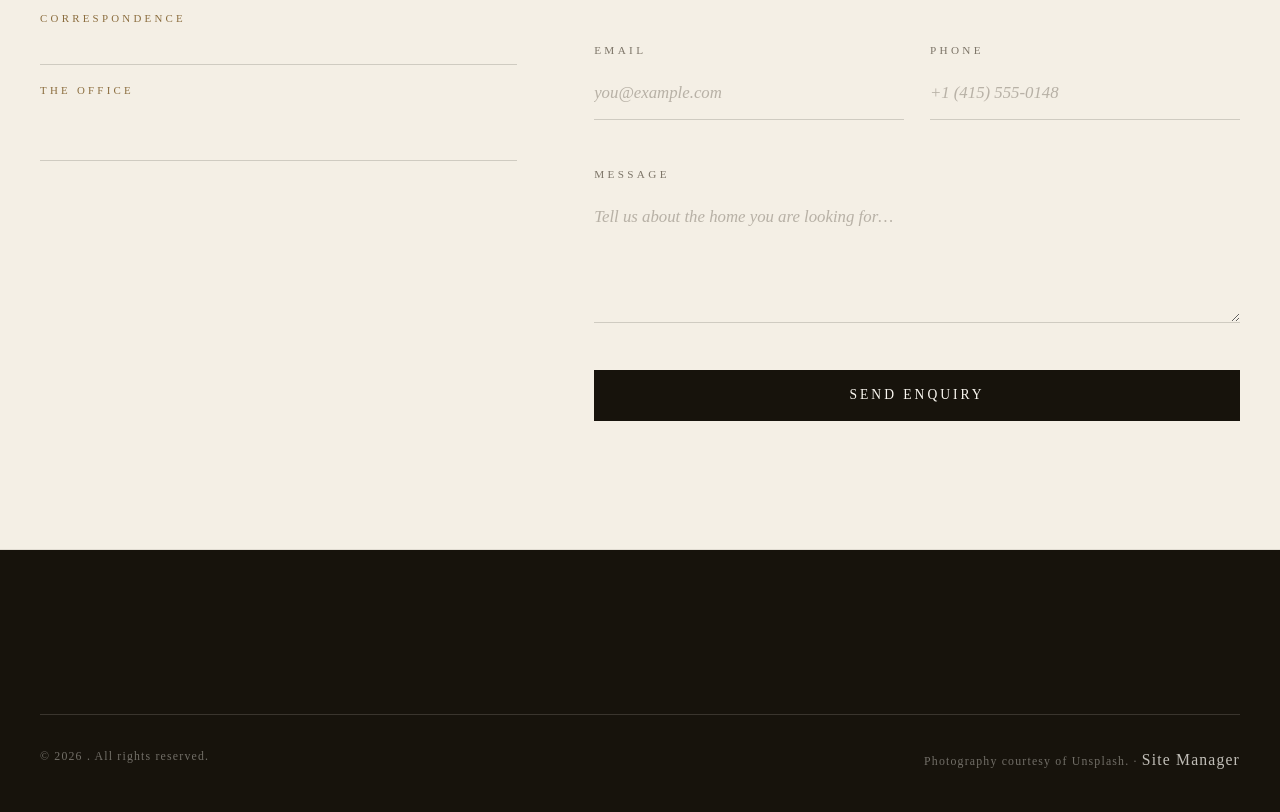
==== commit 8deecf23: "feat: update homepage" ====
--- a/index.html
+++ b/index.html
@@ -12,17 +12,12 @@
   <!-- ======= NAVBAR ======= -->
   <header class="nav" id="navbar">
     <div class="nav__inner container">
-      <a href="#home" class="brand" aria-label="Meridian and Company home">
-        <span class="brand__name">Meridian &amp; Co.</span>
-        <span class="brand__tag">Estate Brokerage</span>
+      <a href="#home" class="brand" aria-label="Home">
+        <span class="brand__name" id="brandName">Meridian &amp; Co.</span>
+        <span class="brand__tag" id="brandTag">Estate Brokerage</span>
       </a>
 
-      <nav class="nav__links" id="navLinks" aria-label="Primary">
-        <a href="#properties" class="nav__link">Properties</a>
-        <a href="#about" class="nav__link">The Firm</a>
-        <a href="#testimonials" class="nav__link">Testimonials</a>
-        <a href="#contact" class="nav__link nav__link--cta">Book a Tour</a>
-      </nav>
+      <nav class="nav__links" id="navLinks" aria-label="Primary"></nav>
 
       <button class="nav__toggle" id="navToggle" aria-label="Toggle menu" aria-expanded="false">
         <span class="nav__toggle-bar"></span>
@@ -34,28 +29,19 @@
   <!-- ======= HERO ======= -->
   <section class="hero" id="home">
     <div class="hero__media">
-      <img src="https://images.unsplash.com/photo-1600596542815-ffad4c1539a9?auto=format&fit=crop&w=2000&q=80" alt="Luxury estate at dusk" />
+      <img id="heroImage" src="" alt="Luxury estate at dusk" />
       <div class="hero__scrim"></div>
     </div>
 
     <div class="hero__content container">
-      <p class="overline hero__overline reveal">Est. 1998 &nbsp;·&nbsp; Private Brokerage</p>
-      <h1 class="hero__title reveal">
-        Homes Beyond<br />
-        <em>Ordinary</em>
-      </h1>
-      <p class="hero__lede reveal">
-        Meridian &amp; Co. curates a private collection of extraordinary
-        residences — matched to the people who will call them home.
-      </p>
-      <div class="hero__actions reveal">
-        <a href="#properties" class="btn btn--solid">Explore the Collection</a>
-        <a href="#contact" class="btn btn--ghost">Speak with an Advisor</a>
-      </div>
+      <p class="overline hero__overline reveal" id="heroOverline"></p>
+      <h1 class="hero__title reveal" id="heroTitle"></h1>
+      <p class="hero__lede reveal" id="heroLede"></p>
+      <div class="hero__actions reveal" id="heroActions"></div>
     </div>
 
     <div class="hero__meta container">
-      <span>Current Portfolio — 48 residences</span>
+      <span id="heroMeta"></span>
       <span class="hero__scroll">Scroll <span class="hero__scroll-line"></span></span>
     </div>
   </section>
@@ -66,146 +52,21 @@
     <section class="section" id="properties">
       <div class="container">
         <header class="section-head reveal">
-          <p class="overline">01 — The Collection</p>
+          <p class="overline" id="propertiesOverline"></p>
           <div class="section-head__row">
-            <h2 class="section-head__title">Featured Properties</h2>
-            <p class="section-head__note">Six residences, curated from six thousand. Each one vetted, each one singular.</p>
+            <h2 class="section-head__title" id="propertiesTitle"></h2>
+            <p class="section-head__note" id="propertiesNote"></p>
           </div>
         </header>
 
-        <div class="grid">
-          <article class="card reveal">
-            <figure class="card__media">
-              <img src="https://images.unsplash.com/photo-1600596542815-ffad4c1539a9?auto=format&fit=crop&w=1200&q=80" alt="Villa Lumiere exterior with pool" loading="lazy" />
-              <span class="card__status">Signature</span>
-            </figure>
-            <div class="card__body">
-              <p class="card__loc">Palm Crest, California</p>
-              <h3 class="card__name">Villa Lumiere</h3>
-              <p class="card__price">$12,500,000</p>
-              <ul class="card__facts">
-                <li>6 Beds</li>
-                <li>8 Baths</li>
-                <li>12,400 sq ft</li>
-              </ul>
-              <a href="#contact" class="card__link">Request private viewing</a>
-            </div>
-          </article>
-
-          <article class="card reveal">
-            <figure class="card__media">
-              <img src="https://images.unsplash.com/photo-1600607687939-ce8a6c25118c?auto=format&fit=crop&w=1200&q=80" alt="The Meridian House" loading="lazy" />
-              <span class="card__status">New</span>
-            </figure>
-            <div class="card__body">
-              <p class="card__loc">Greenwich, Connecticut</p>
-              <h3 class="card__name">The Meridian House</h3>
-              <p class="card__price">$8,900,000</p>
-              <ul class="card__facts">
-                <li>5 Beds</li>
-                <li>6 Baths</li>
-                <li>9,200 sq ft</li>
-              </ul>
-              <a href="#contact" class="card__link">Request private viewing</a>
-            </div>
-          </article>
-
-          <article class="card reveal">
-            <figure class="card__media">
-              <img src="https://images.unsplash.com/photo-1512917774080-9991f1c4c750?auto=format&fit=crop&w=1200&q=80" alt="Stone and Cedar Estate in the mountains" loading="lazy" />
-              <span class="card__status">Private</span>
-            </figure>
-            <div class="card__body">
-              <p class="card__loc">Aspen, Colorado</p>
-              <h3 class="card__name">Stone &amp; Cedar Estate</h3>
-              <p class="card__price">$15,750,000</p>
-              <ul class="card__facts">
-                <li>7 Beds</li>
-                <li>9 Baths</li>
-                <li>14,800 sq ft</li>
-              </ul>
-              <a href="#contact" class="card__link">Request private viewing</a>
-            </div>
-          </article>
-
-          <article class="card reveal">
-            <figure class="card__media">
-              <img src="https://images.unsplash.com/photo-1600585154340-be6161a56a0c?auto=format&fit=crop&w=1200&q=80" alt="Observatory Penthouse interior" loading="lazy" />
-              <span class="card__status">Featured</span>
-            </figure>
-            <div class="card__body">
-              <p class="card__loc">Manhattan, New York</p>
-              <h3 class="card__name">Observatory Penthouse</h3>
-              <p class="card__price">$22,000,000</p>
-              <ul class="card__facts">
-                <li>4 Beds</li>
-                <li>5 Baths</li>
-                <li>7,100 sq ft</li>
-              </ul>
-              <a href="#contact" class="card__link">Request private viewing</a>
-            </div>
-          </article>
-
-          <article class="card reveal">
-            <figure class="card__media">
-              <img src="https://images.unsplash.com/photo-1580587771525-78b9dba3b914?auto=format&fit=crop&w=1200&q=80" alt="Serene Courtyard Home" loading="lazy" />
-              <span class="card__status">New</span>
-            </figure>
-            <div class="card__body">
-              <p class="card__loc">Scottsdale, Arizona</p>
-              <h3 class="card__name">Serene Courtyard Home</h3>
-              <p class="card__price">$4,250,000</p>
-              <ul class="card__facts">
-                <li>4 Beds</li>
-                <li>4 Baths</li>
-                <li>5,600 sq ft</li>
-              </ul>
-              <a href="#contact" class="card__link">Request private viewing</a>
-            </div>
-          </article>
-
-          <article class="card reveal">
-            <figure class="card__media">
-              <img src="https://images.unsplash.com/photo-1560518883-ce09059eeffa?auto=format&fit=crop&w=1200&q=80" alt="Glasshouse on the Bay" loading="lazy" />
-              <span class="card__status">Signature</span>
-            </figure>
-            <div class="card__body">
-              <p class="card__loc">Malibu, California</p>
-              <h3 class="card__name">Glasshouse on the Bay</h3>
-              <p class="card__price">$19,800,000</p>
-              <ul class="card__facts">
-                <li>5 Beds</li>
-                <li>7 Baths</li>
-                <li>10,300 sq ft</li>
-              </ul>
-              <a href="#contact" class="card__link">Request private viewing</a>
-            </div>
-          </article>
-        </div>
+        <div class="grid" id="propertiesGrid"></div>
       </div>
     </section>
 
     <!-- ======= STATS ======= -->
     <section class="stats">
       <div class="container">
-        <div class="stats__grid">
-          <div class="stat reveal">
-            <span class="stat__num" data-count="27">0</span>
-            <span class="stat__label">Years of Practice</span>
-          </div>
-          <div class="stat reveal">
-            <span class="stat__num" data-count="1400">0</span>
-            <span class="stat__label">Homes Placed</span>
-          </div>
-          <div class="stat reveal">
-            <span class="stat__num" data-count="98">0</span>
-            <span class="stat__label">Percent Client Satisfaction</span>
-          </div>
-          <div class="stat reveal">
-            <span class="stat__num" data-count="41">0</span>
-            <span class="stat__label">Industry Awards</span>
-          </div>
-        </div>
+        <div class="stats__grid" id="statsGrid"></div>
       </div>
     </section>
 
@@ -214,23 +75,16 @@
       <div class="container">
         <div class="about">
           <div class="about__text reveal">
-            <p class="overline">02 — The Firm</p>
-            <h2 class="section-head__title">A quieter way<br />to buy a <em>home</em>.</h2>
-            <p class="about__body">
-              For over a quarter century, Meridian &amp; Co. has represented
-              a deliberately small number of residences and clients. No
-              volume. No noise. Only discretion, taste, and a standard we
-              refuse to compromise.
-            </p>
-            <blockquote class="about__quote">
-              "The finest homes are never listed. They are spoken of."
-            </blockquote>
-            <a href="#contact" class="btn btn--solid">Meet Our Advisors</a>
+            <p class="overline" id="aboutOverline"></p>
+            <h2 class="section-head__title" id="aboutTitle"></h2>
+            <p class="about__body" id="aboutBody"></p>
+            <blockquote class="about__quote" id="aboutQuote"></blockquote>
+            <div id="aboutActions"></div>
           </div>
 
           <div class="about__media reveal">
-            <img src="https://images.unsplash.com/photo-1600566753086-00f18fb6b3ea?auto=format&fit=crop&w=1200&q=80" alt="Elegant interior with tall ceilings" loading="lazy" />
-            <p class="about__caption">The drawing room at Villa Lumiere, our 2019 Collection.</p>
+            <img id="aboutImage" src="" alt="" loading="lazy" />
+            <p class="about__caption" id="aboutCaption"></p>
           </div>
         </div>
       </div>
@@ -240,46 +94,13 @@
     <section class="section" id="testimonials">
       <div class="container">
         <header class="section-head reveal">
-          <p class="overline">03 — In Their Words</p>
+          <p class="overline" id="testimonialsOverline"></p>
           <div class="section-head__row">
-            <h2 class="section-head__title">Testimonials</h2>
+            <h2 class="section-head__title" id="testimonialsTitle"></h2>
           </div>
         </header>
 
-        <div class="testimonials">
-          <figure class="testimonial reveal">
-            <blockquote class="testimonial__quote">
-              They understood the house before we did. Three showings,
-              one signature — and a home we will keep for a lifetime.
-            </blockquote>
-            <figcaption class="testimonial__author">
-              <span class="testimonial__name">Eleanor &amp; Marcus Hale</span>
-              <span class="testimonial__role">Purchased · Villa Lumiere, California</span>
-            </figcaption>
-          </figure>
-
-          <figure class="testimonial testimonial--alt reveal">
-            <blockquote class="testimonial__quote">
-              Discreet, exacting, and entirely without pressure. Meridian
-              turned a daunting search into a pleasure.
-            </blockquote>
-            <figcaption class="testimonial__author">
-              <span class="testimonial__name">James Whitfield</span>
-              <span class="testimonial__role">Purchased · Observatory Penthouse, New York</span>
-            </figcaption>
-          </figure>
-
-          <figure class="testimonial reveal">
-            <blockquote class="testimonial__quote">
-              They sold our family estate for a sum we considered
-              impossible — quietly, and on our timetable.
-            </blockquote>
-            <figcaption class="testimonial__author">
-              <span class="testimonial__name">The Cavendish Family</span>
-              <span class="testimonial__role">Sold · The Meridian House, Connecticut</span>
-            </figcaption>
-          </figure>
-        </div>
+        <div class="testimonials" id="testimonialsGrid"></div>
       </div>
     </section>
 
@@ -287,19 +108,19 @@
     <section class="section section--alt section--contact" id="contact">
       <div class="container">
         <header class="section-head reveal">
-          <p class="overline">04 — Enquiries</p>
+          <p class="overline" id="contactOverline"></p>
           <div class="section-head__row">
-            <h2 class="section-head__title">Begin the conversation</h2>
-            <p class="section-head__note">All enquiries are treated with complete discretion.</p>
+            <h2 class="section-head__title" id="contactTitle"></h2>
+            <p class="section-head__note" id="contactNote"></p>
           </div>
         </header>
 
         <div class="contact">
           <div class="contact__info reveal">
-            <p class="contact__line"><span class="contact__label">By appointment</span> 415 · 555 · 0148</p>
-            <p class="contact__line"><span class="contact__label">Correspondence</span> private@meridianandco.com</p>
-            <p class="contact__line"><span class="contact__label">The office</span> 1200 Montgomery Street<br />San Francisco, California</p>
-            <p class="contact__hours">Monday — Saturday · 9am to 6pm</p>
+            <p class="contact__line"><span class="contact__label">By appointment</span> <a id="contactPhone"></a></p>
+            <p class="contact__line"><span class="contact__label">Correspondence</span> <a id="contactEmail"></a></p>
+            <p class="contact__line"><span class="contact__label">The office</span> <span id="contactAddress"></span></p>
+            <p class="contact__hours" id="contactHours"></p>
           </div>
 
           <form class="form reveal" id="contactForm" novalidate>
@@ -328,10 +149,8 @@
               <p class="form__error" data-error="message"></p>
             </div>
 
-            <button class="btn btn--solid" type="submit">Send Enquiry</button>
-            <p class="form__success" id="formSuccess" role="status">
-              Thank you. Your enquiry has been received — our advisors will be in touch within one business day.
-            </p>
+            <button class="btn btn--solid" type="submit" id="formSubmit">Send Enquiry</button>
+            <p class="form__success" id="formStatus" role="status"></p>
           </form>
         </div>
       </div>
@@ -343,31 +162,20 @@
     <div class="container">
       <div class="footer__grid">
         <div class="footer__brand">
-          <span class="brand__name">Meridian &amp; Co.</span>
-          <span class="brand__tag">Estate Brokerage</span>
-          <p class="footer__note">Cultivating exceptional homes and the people who live in them since 1998.</p>
+          <span class="brand__name" id="footerBrandName"></span>
+          <span class="brand__tag" id="footerBrandTag"></span>
+          <p class="footer__note" id="footerNote"></p>
         </div>
-        <div class="footer__col">
-          <h4 class="footer__heading">Explore</h4>
-          <a href="#properties" class="footer__link">The Collection</a>
-          <a href="#about" class="footer__link">The Firm</a>
-          <a href="#testimonials" class="footer__link">Testimonials</a>
-          <a href="#contact" class="footer__link">Book a Tour</a>
-        </div>
-        <div class="footer__col">
-          <h4 class="footer__heading">Contact</h4>
-          <a href="tel:+14155550148" class="footer__link">415 · 555 · 0148</a>
-          <a href="mailto:private@meridianandco.com" class="footer__link">private@meridianandco.com</a>
-          <span class="footer__link footer__link--flat">1200 Montgomery Street, San Francisco</span>
-        </div>
+        <div id="footerColumns"></div>
       </div>
       <div class="footer__base">
-        <p>© <span id="year">2026</span> Meridian &amp; Co. Estate Brokerage. All rights reserved.</p>
-        <p>Photography courtesy of Unsplash.</p>
+        <p>© <span id="year">2026</span> <span id="footerBrandBase"></span>. All rights reserved.</p>
+        <p>Photography courtesy of Unsplash. · <a href="admin.html" class="footer__link">Site Manager</a></p>
       </div>
     </div>
   </footer>
 
+  <script src="config.js"></script>
   <script src="js/script.js"></script>
 </body>
 </html>
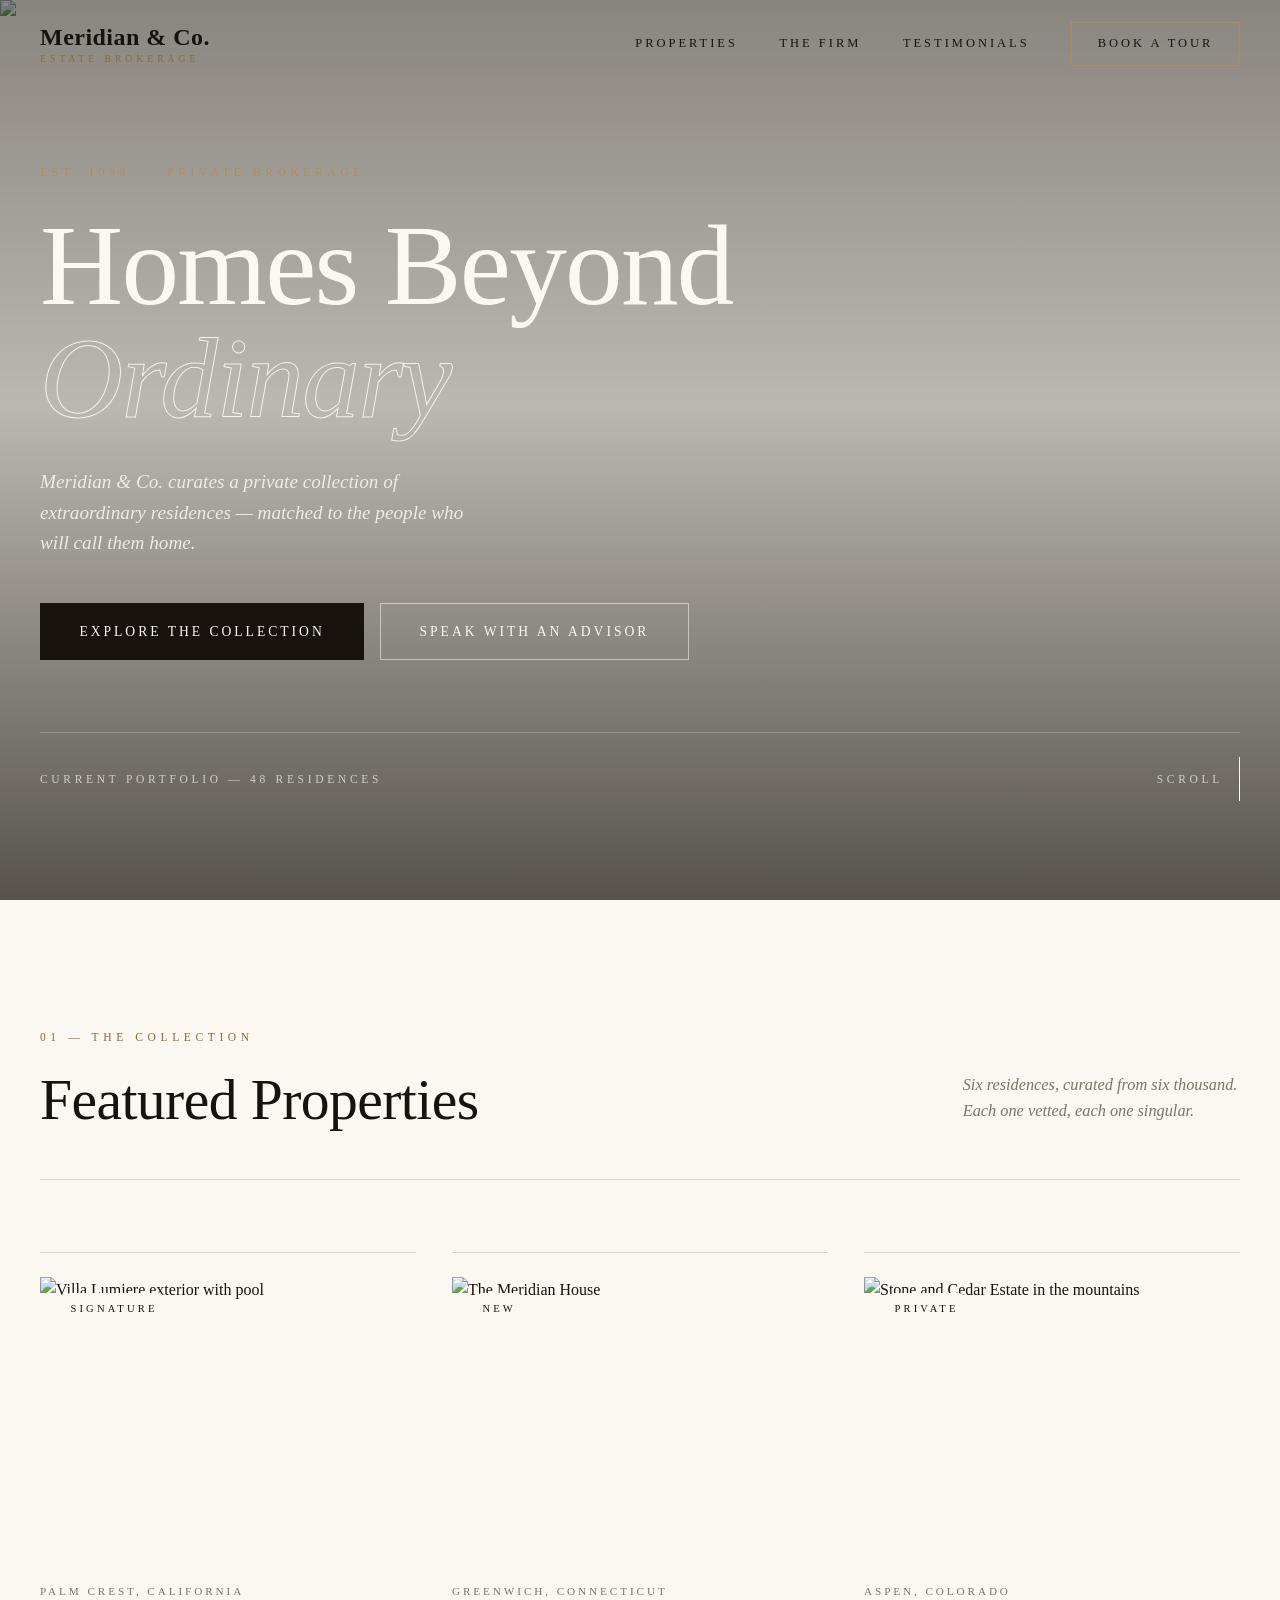
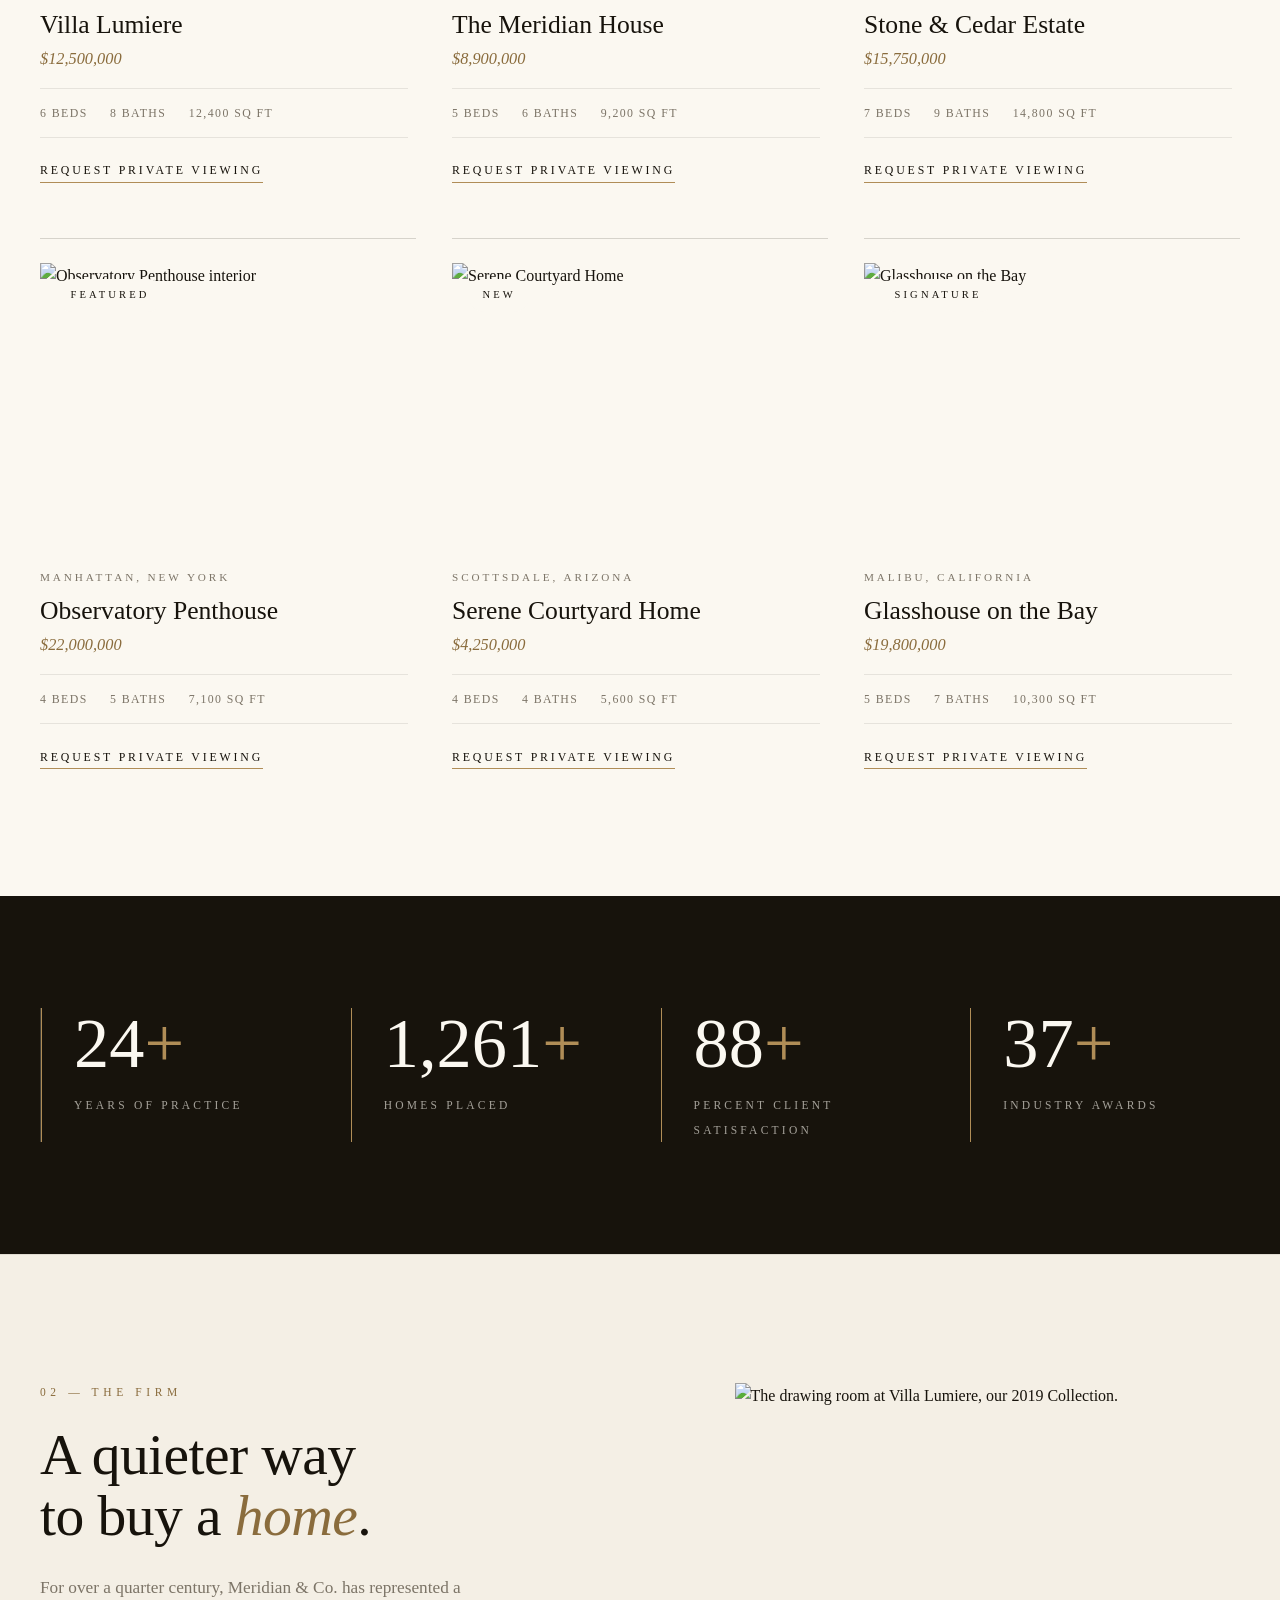
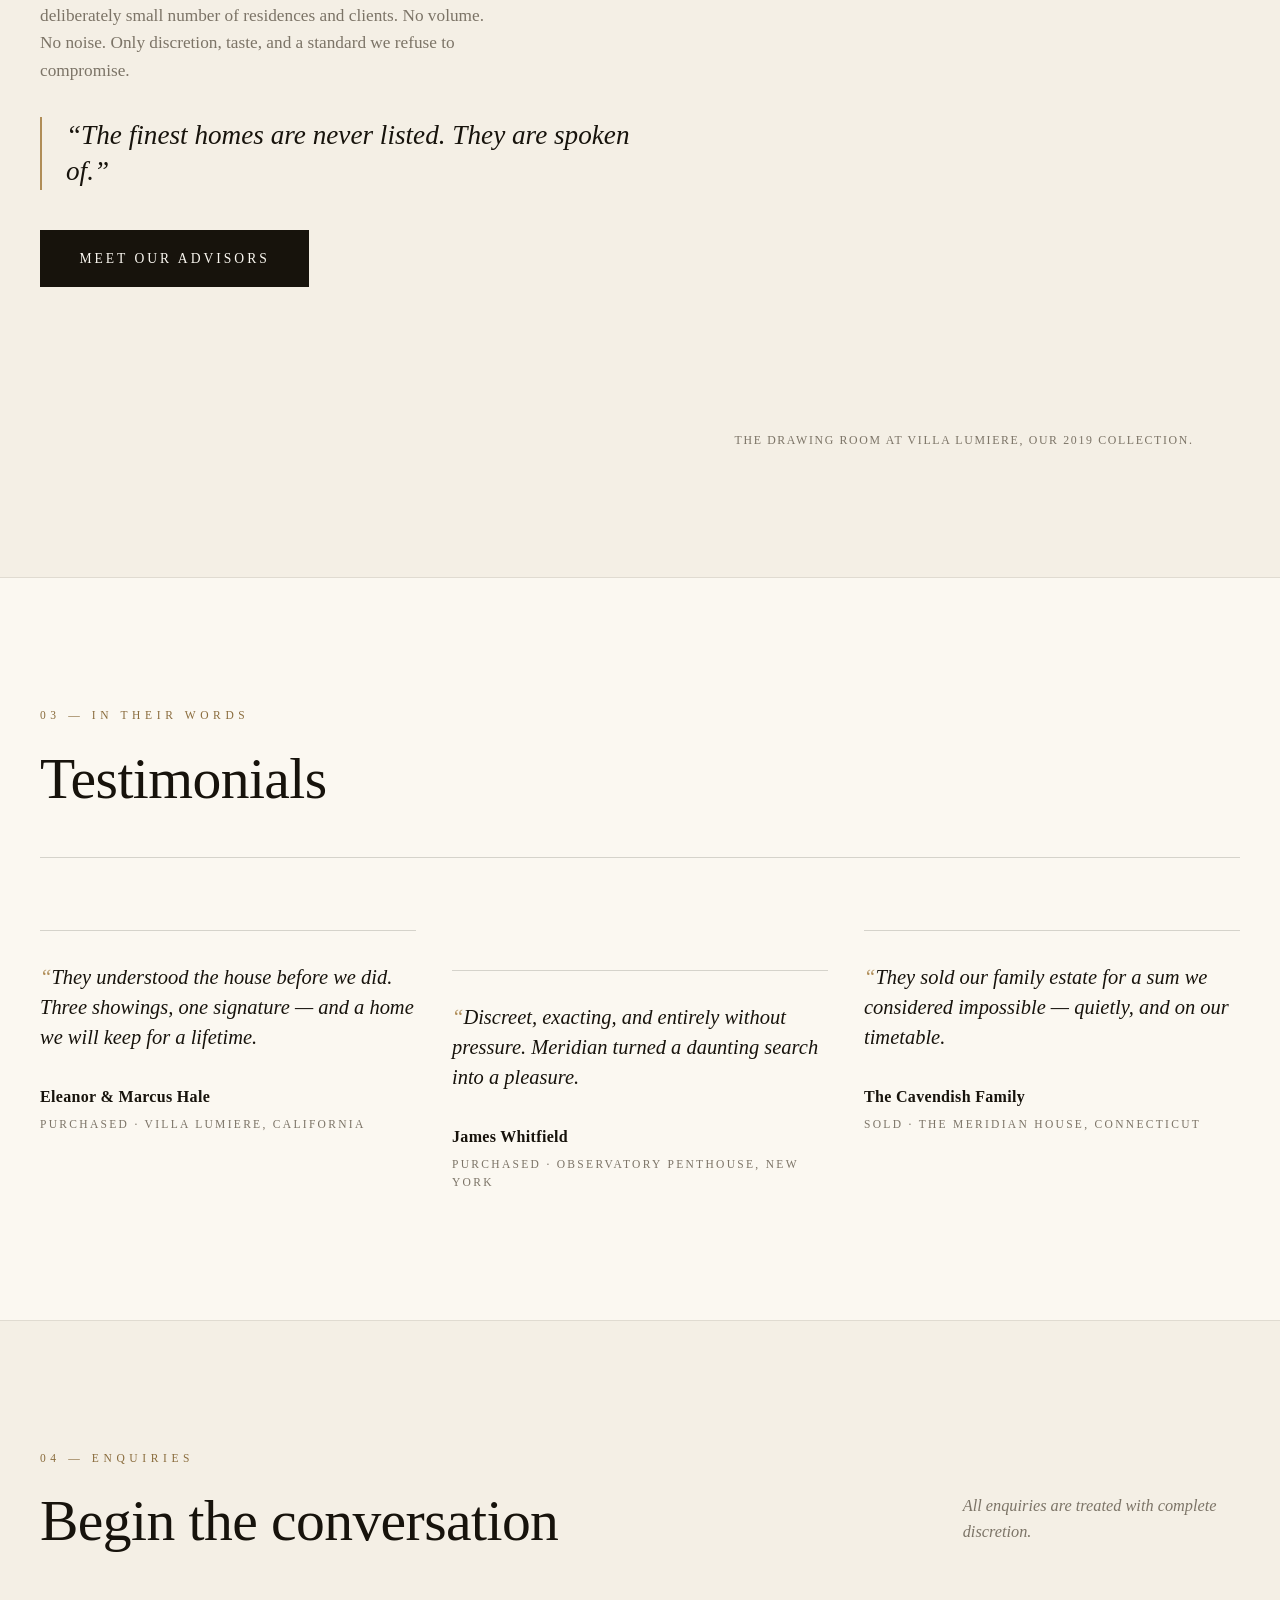
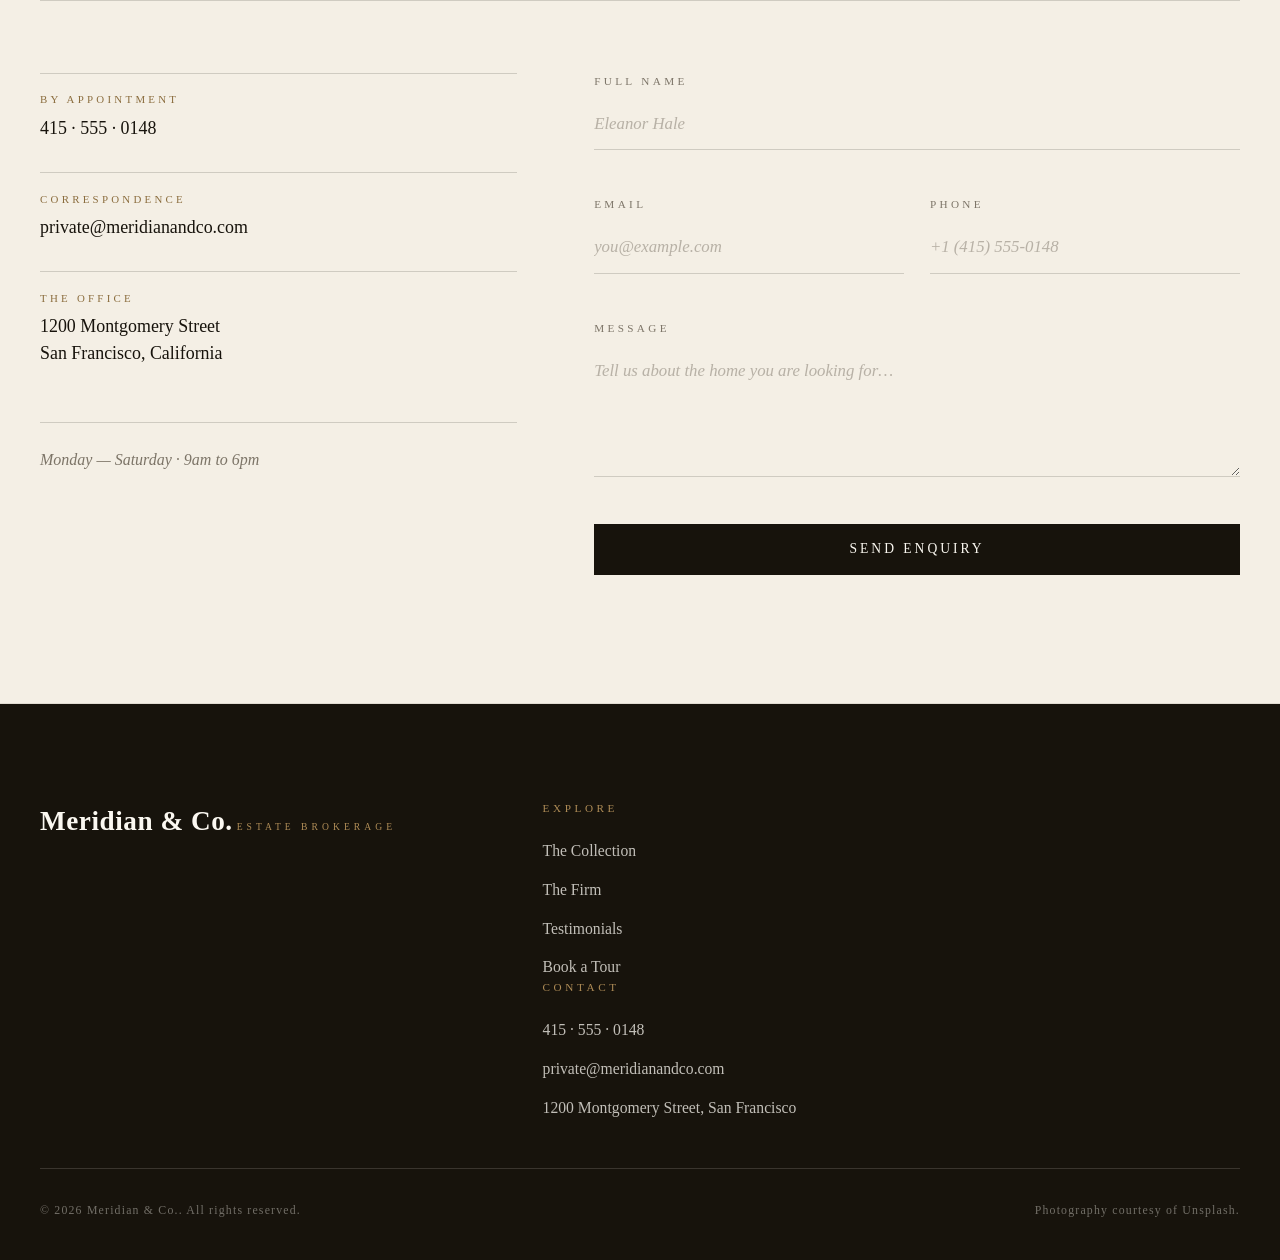
==== commit 55e6a448: "refactor: remove Site Manager references and config.js import from index.html" ====
--- a/index.html
+++ b/index.html
@@ -170,12 +170,11 @@
       </div>
       <div class="footer__base">
         <p>© <span id="year">2026</span> <span id="footerBrandBase"></span>. All rights reserved.</p>
-        <p>Photography courtesy of Unsplash. · <a href="admin.html" class="footer__link">Site Manager</a></p>
+        <p>Photography courtesy of Unsplash.</p>
       </div>
     </div>
   </footer>
 
-  <script src="config.js"></script>
   <script src="js/script.js"></script>
 </body>
 </html>
--- a/css/style.css
+++ b/css/style.css
@@ -755,6 +755,11 @@
   animation: fadeUp 0.5s ease both;
 }
 
+.form__success.form__success--error {
+  border-color: #9c3d2e;
+  background: rgba(156, 61, 46, 0.08);
+}
+
 @keyframes fadeUp {
   from {
     opacity: 0;
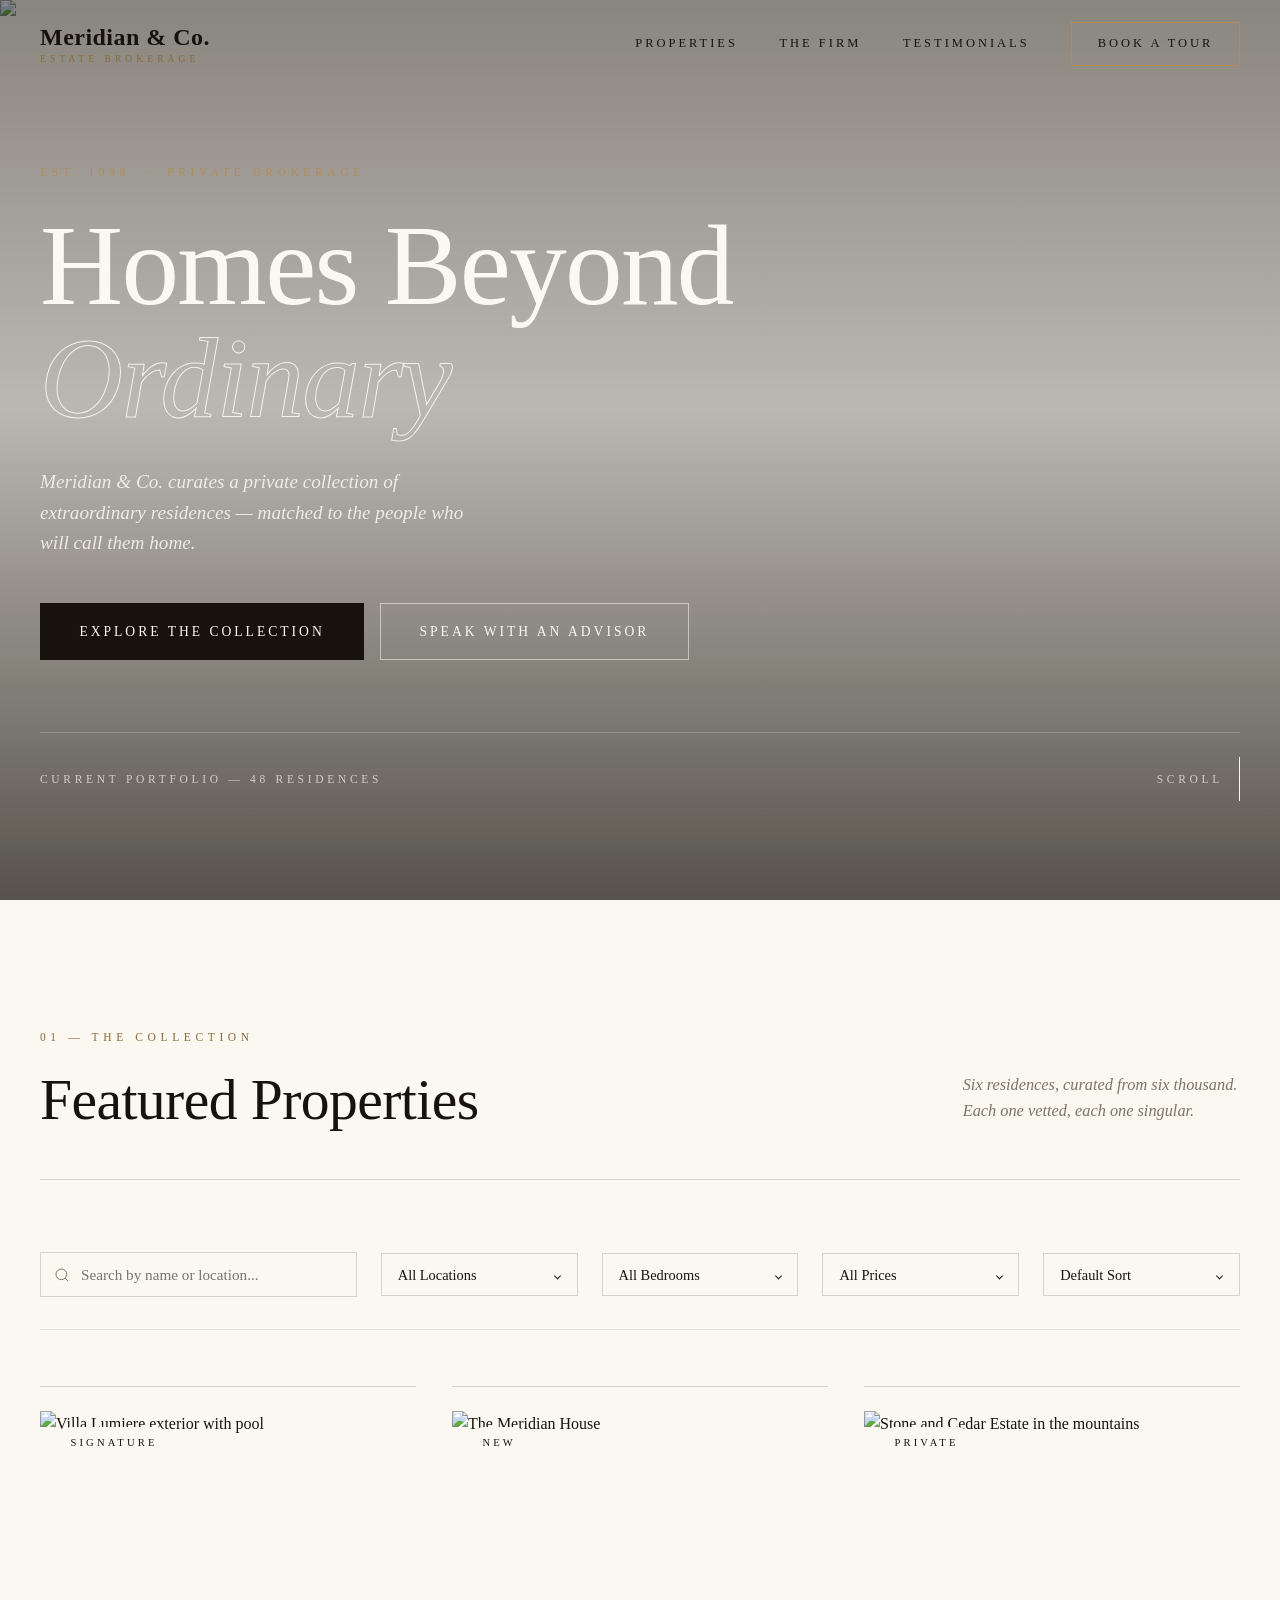
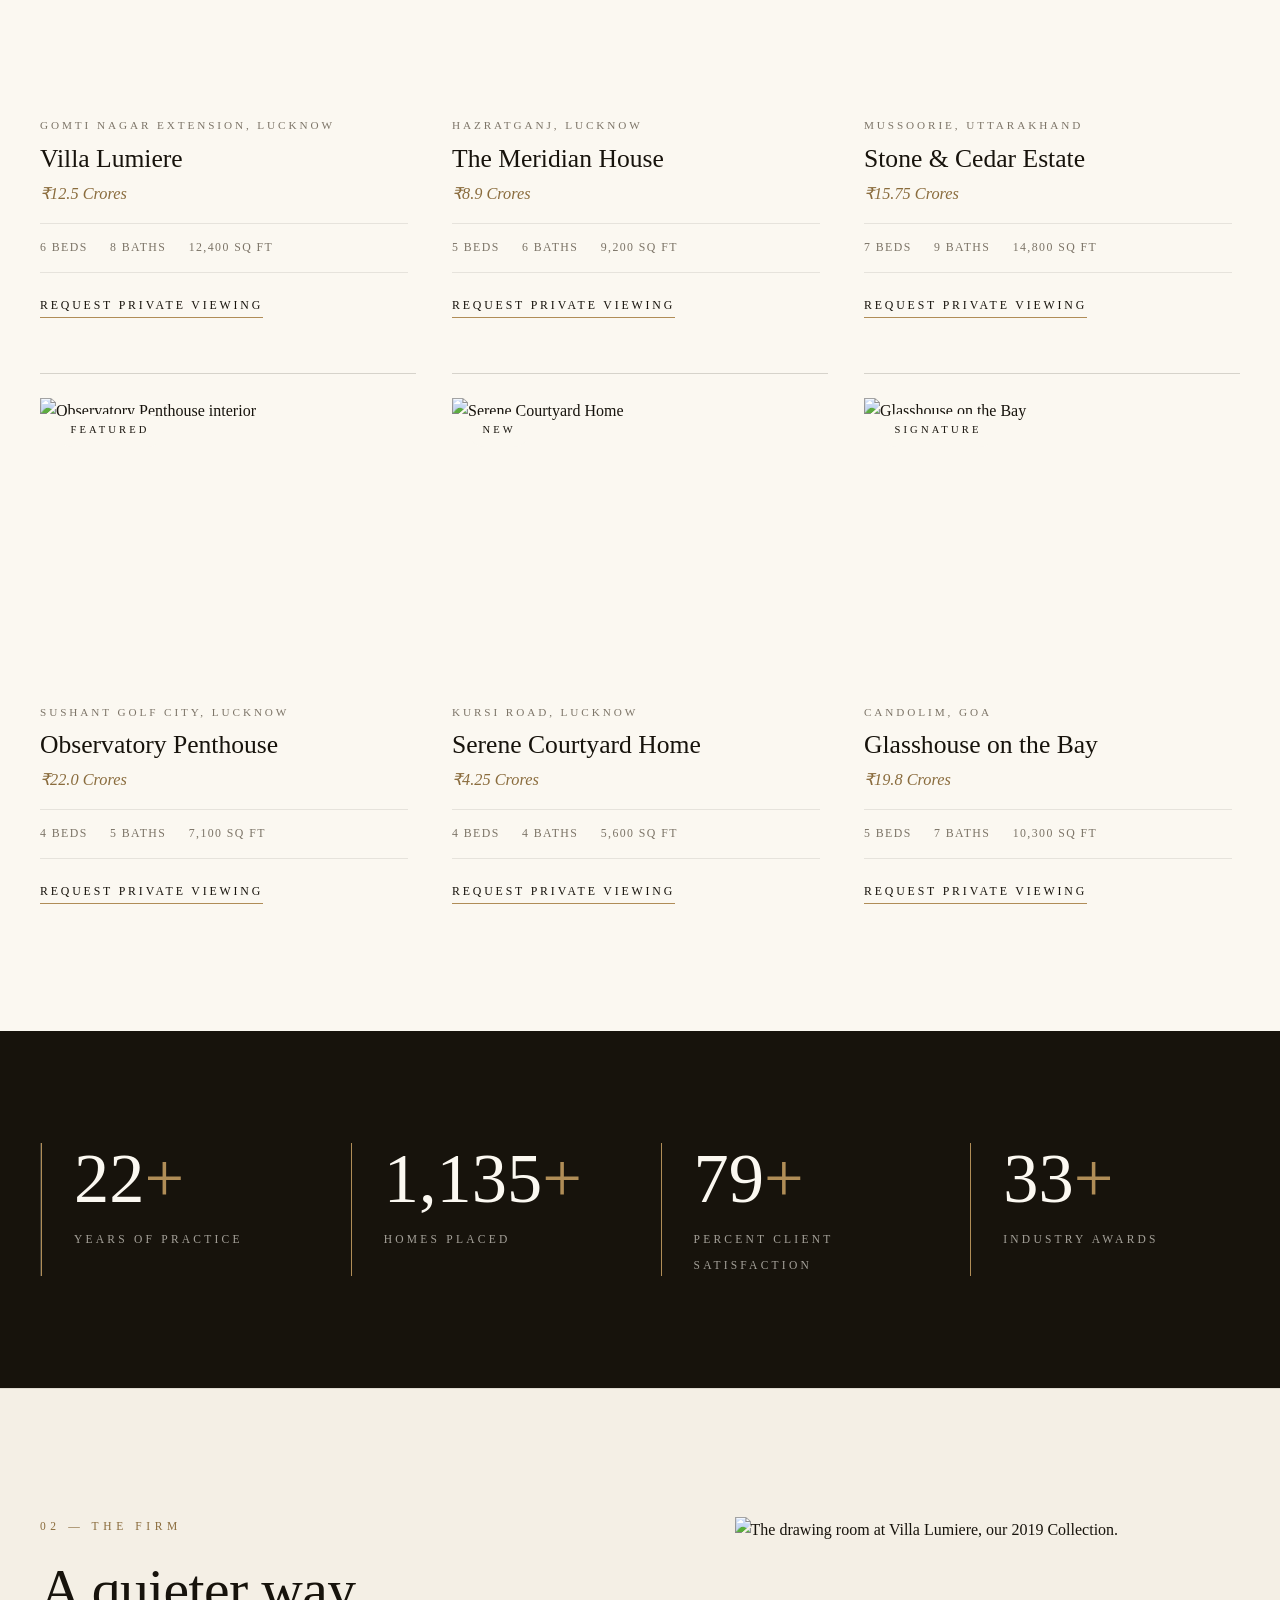
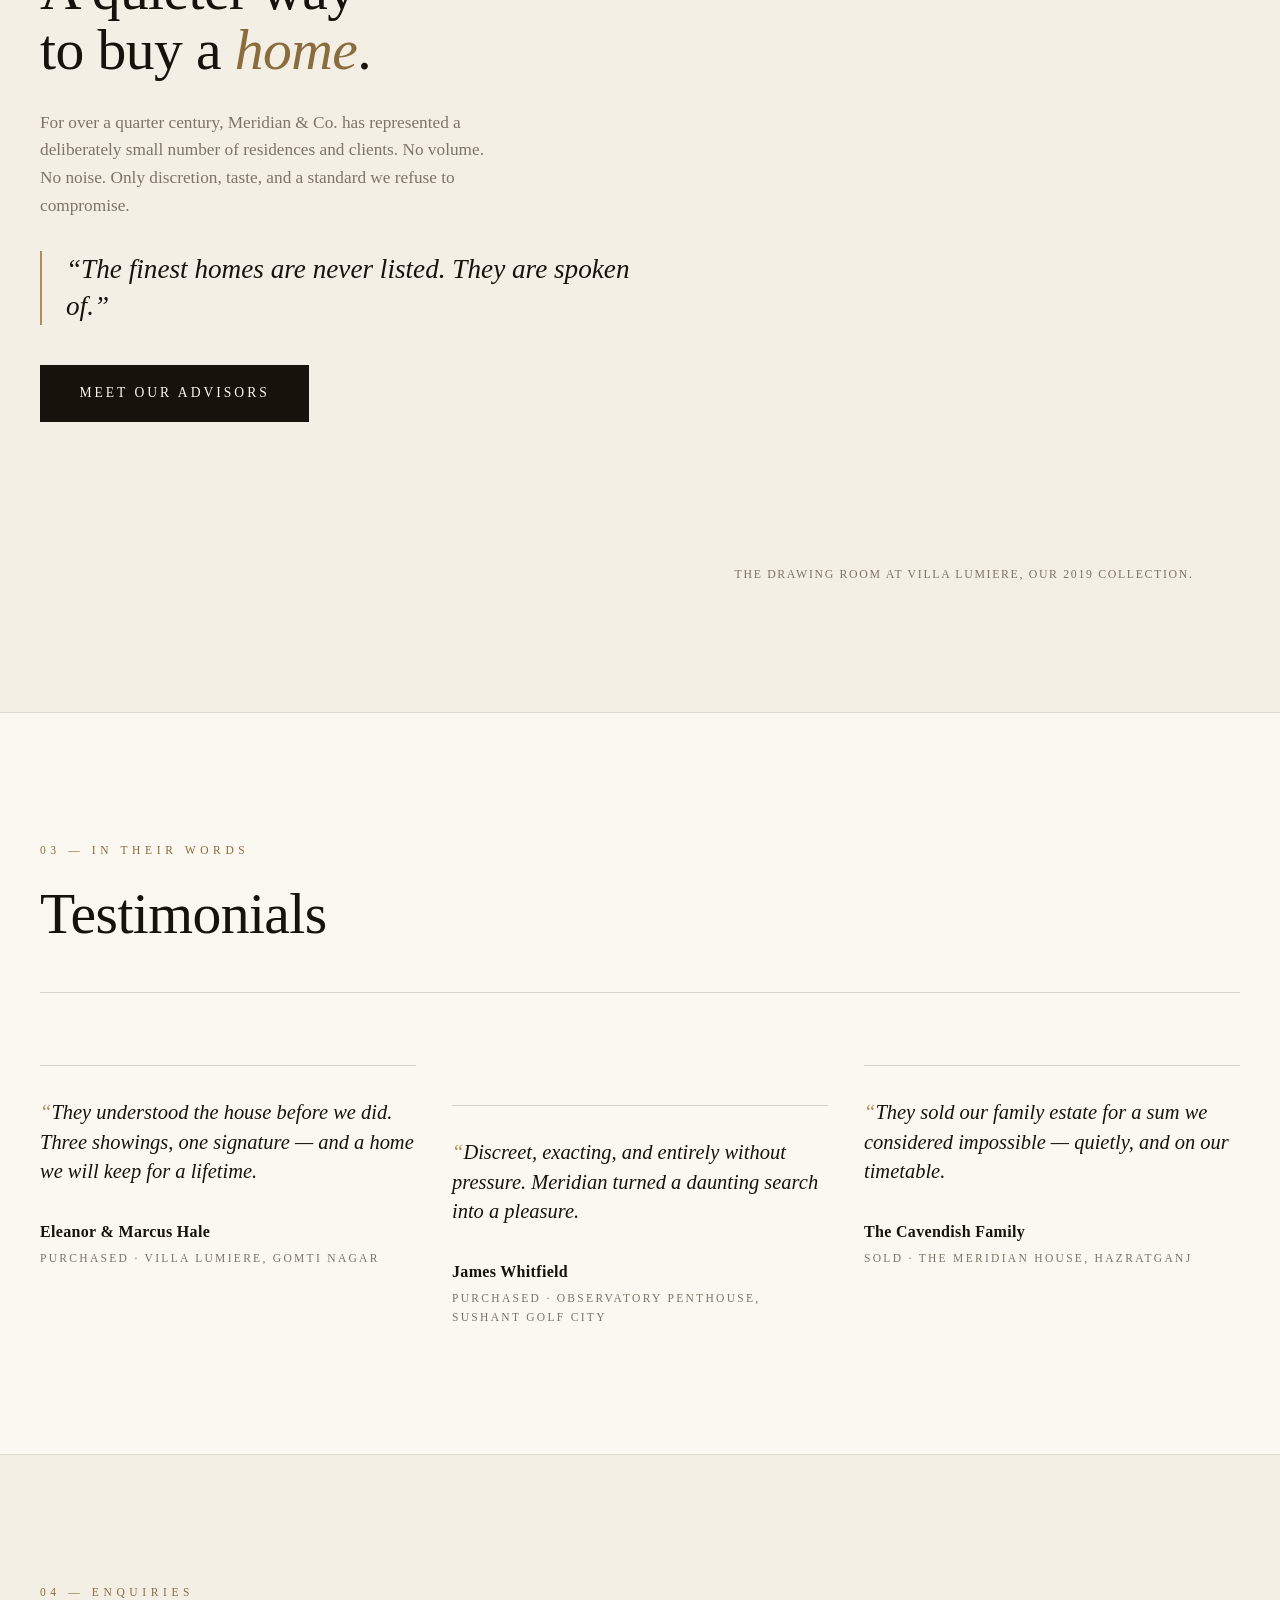
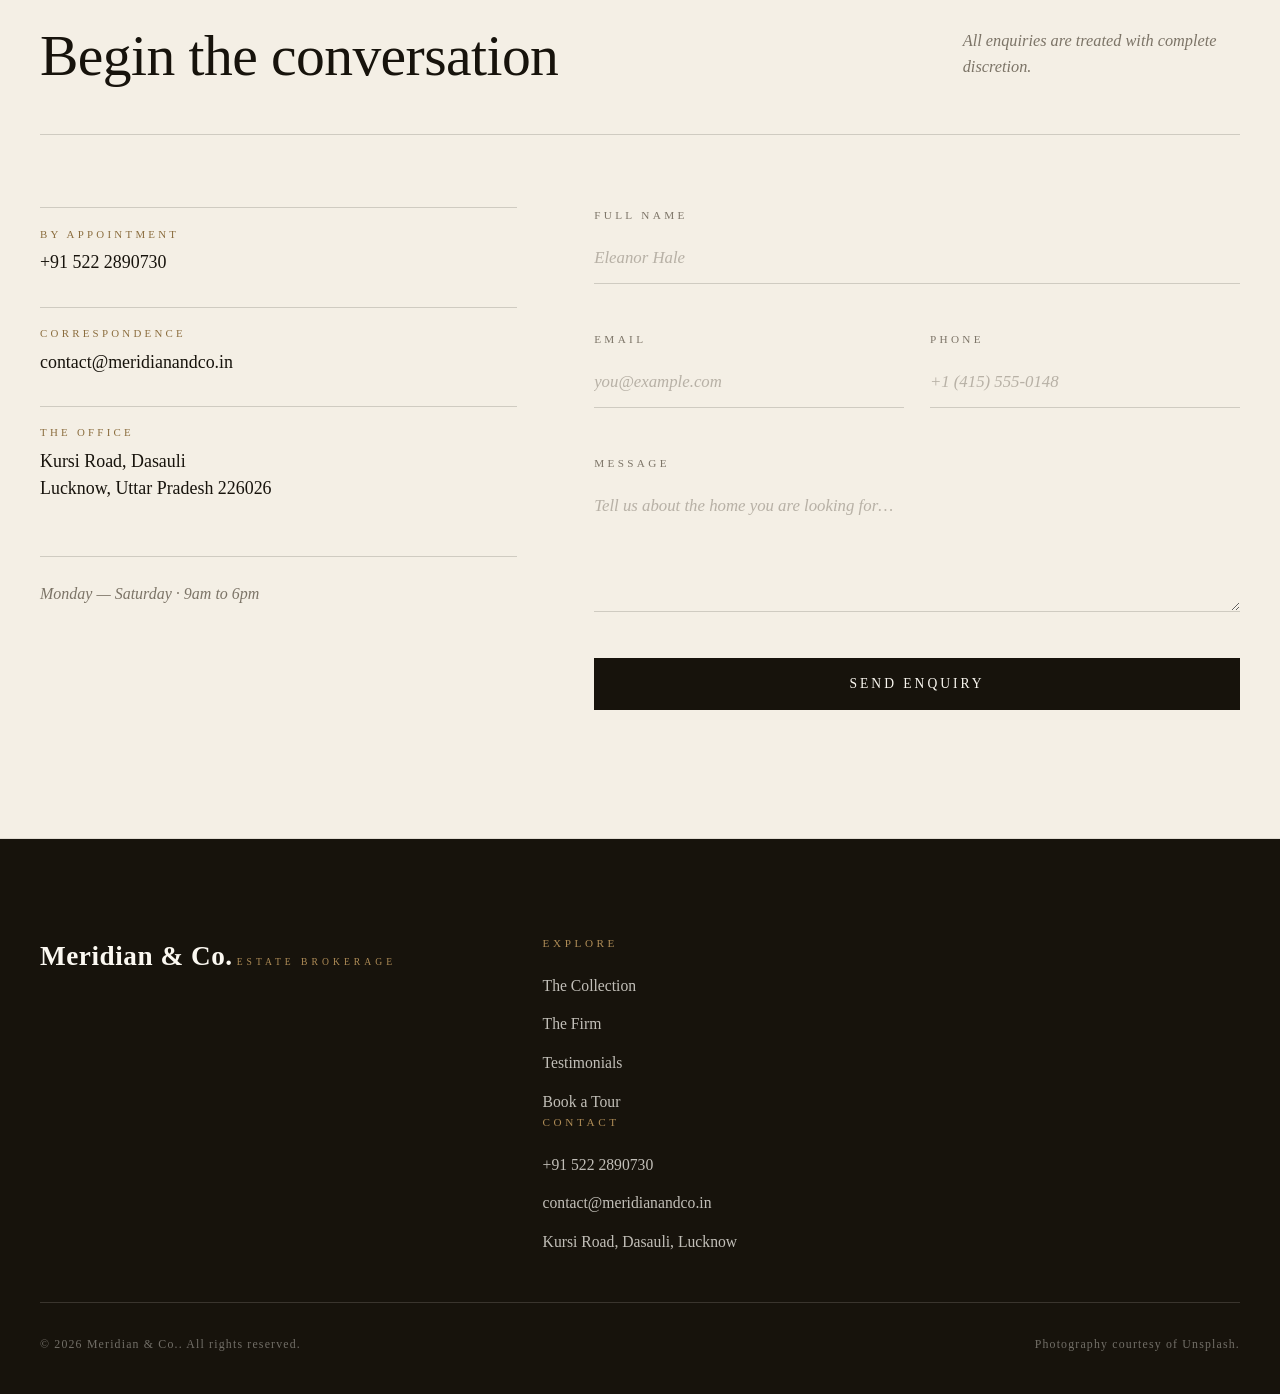
==== commit 78c32841: "feat: add luxury search, location/bed/price filtering, and sorting to properties" ====
--- a/index.html
+++ b/index.html
@@ -58,6 +58,51 @@
             <p class="section-head__note" id="propertiesNote"></p>
           </div>
         </header>
+
+        <!-- ======= PROPERTY FILTERS ======= -->
+        <div class="filters reveal">
+          <div class="filters__group">
+            <div class="filters__search">
+              <input type="text" id="filterSearch" placeholder="Search by name or location..." aria-label="Search properties" />
+              <svg class="filters__search-icon" viewBox="0 0 24 24" width="16" height="16" stroke="currentColor" stroke-width="1.5" fill="none"><circle cx="11" cy="11" r="8"></circle><line x1="21" y1="21" x2="16.65" y2="16.65"></line></svg>
+            </div>
+            
+            <div class="filters__select-wrapper">
+              <select id="filterLocation" aria-label="Filter by Location">
+                <option value="all">All Locations</option>
+                <option value="lucknow">Lucknow</option>
+                <option value="goa">Goa</option>
+                <option value="uttarakhand">Uttarakhand</option>
+              </select>
+            </div>
+
+            <div class="filters__select-wrapper">
+              <select id="filterBeds" aria-label="Filter by Beds">
+                <option value="all">All Bedrooms</option>
+                <option value="4">4+ Beds</option>
+                <option value="5">5+ Beds</option>
+                <option value="6">6+ Beds</option>
+              </select>
+            </div>
+
+            <div class="filters__select-wrapper">
+              <select id="filterPrice" aria-label="Filter by Price">
+                <option value="all">All Prices</option>
+                <option value="under10">Under ₹10 Crores</option>
+                <option value="10to20">₹10 - ₹20 Crores</option>
+                <option value="above20">Above ₹20 Crores</option>
+              </select>
+            </div>
+            
+            <div class="filters__select-wrapper">
+              <select id="sortOrder" aria-label="Sort Properties">
+                <option value="default">Default Sort</option>
+                <option value="price-asc">Price: Low to High</option>
+                <option value="price-desc">Price: High to Low</option>
+              </select>
+            </div>
+          </div>
+        </div>
 
         <div class="grid" id="propertiesGrid"></div>
       </div>
--- a/css/style.css
+++ b/css/style.css
@@ -401,6 +401,96 @@
   }
 }
 
+/* ---------- Property filters ---------- */
+.filters {
+  margin-bottom: 3.5rem;
+  border-bottom: 1px solid var(--line-soft);
+  padding-bottom: 2rem;
+}
+
+.filters__group {
+  display: flex;
+  flex-wrap: wrap;
+  gap: 1.5rem;
+  align-items: center;
+}
+
+.filters__search {
+  position: relative;
+  flex: 1 1 280px;
+}
+
+.filters__search input {
+  width: 100%;
+  font-family: var(--serif);
+  font-size: 0.95rem;
+  padding: 0.8rem 1rem 0.8rem 2.5rem;
+  border: 1px solid var(--line);
+  background: var(--paper);
+  color: var(--ink);
+  outline: none;
+  transition: border-color 0.3s ease;
+}
+
+.filters__search input:focus {
+  border-color: var(--bronze);
+}
+
+.filters__search-icon {
+  position: absolute;
+  left: 0.9rem;
+  top: 50%;
+  transform: translateY(-50%);
+  color: var(--muted);
+  pointer-events: none;
+}
+
+.filters__select-wrapper {
+  position: relative;
+  flex: 1 1 160px;
+}
+
+.filters__select-wrapper select {
+  width: 100%;
+  font-family: var(--serif);
+  font-size: 0.9rem;
+  padding: 0.8rem 2rem 0.8rem 1rem;
+  border: 1px solid var(--line);
+  background: var(--paper);
+  color: var(--ink);
+  outline: none;
+  cursor: pointer;
+  appearance: none;
+  transition: border-color 0.3s ease;
+}
+
+.filters__select-wrapper select:focus {
+  border-color: var(--bronze);
+}
+
+.filters__select-wrapper::after {
+  content: "";
+  position: absolute;
+  right: 1.1rem;
+  top: 50%;
+  transform: translateY(-30%) rotate(45deg);
+  width: 5px;
+  height: 5px;
+  border-right: 1.1px solid var(--ink);
+  border-bottom: 1.1px solid var(--ink);
+  pointer-events: none;
+}
+
+.properties__empty {
+  grid-column: 1 / -1;
+  text-align: center;
+  padding: 4rem 1rem;
+  font-style: italic;
+  color: var(--muted);
+  font-size: 1.2rem;
+  border: 1px dashed var(--line);
+}
+
 /* ---------- Property grid ---------- */
 .grid {
   display: grid;
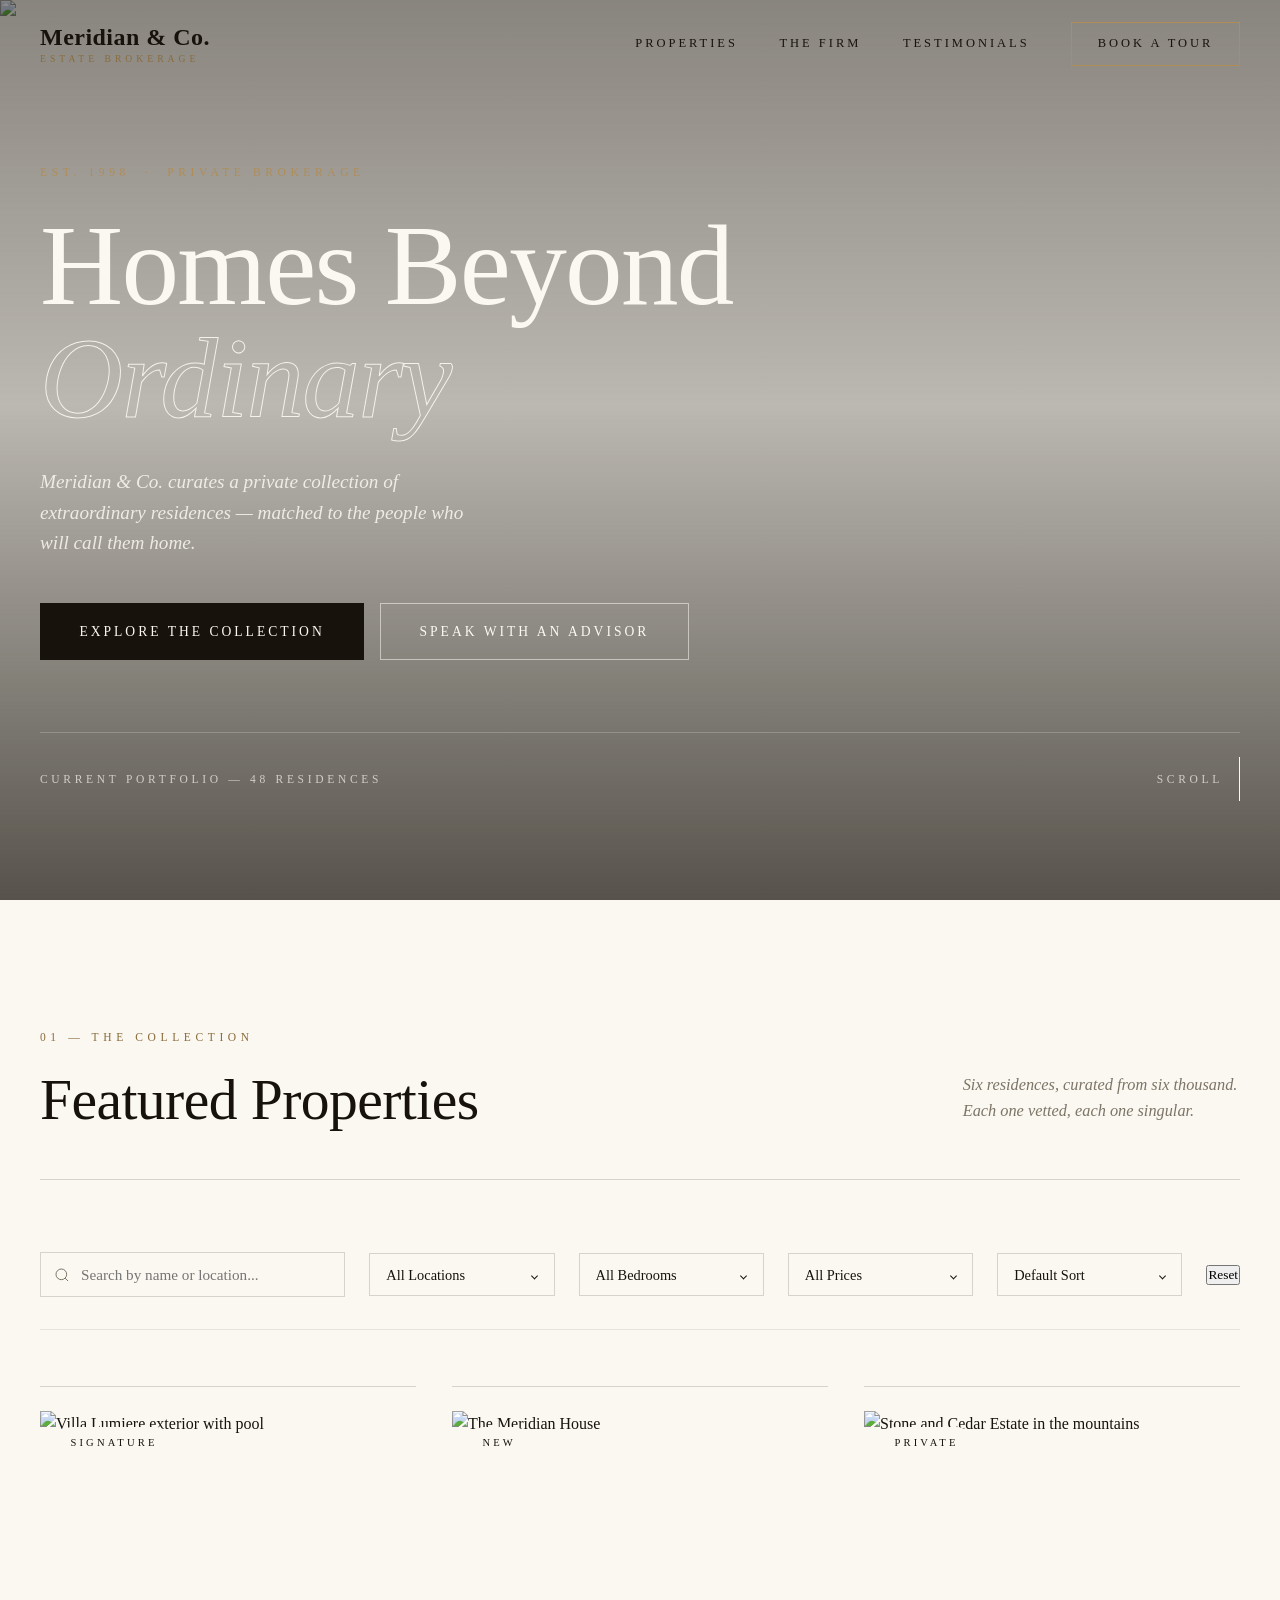
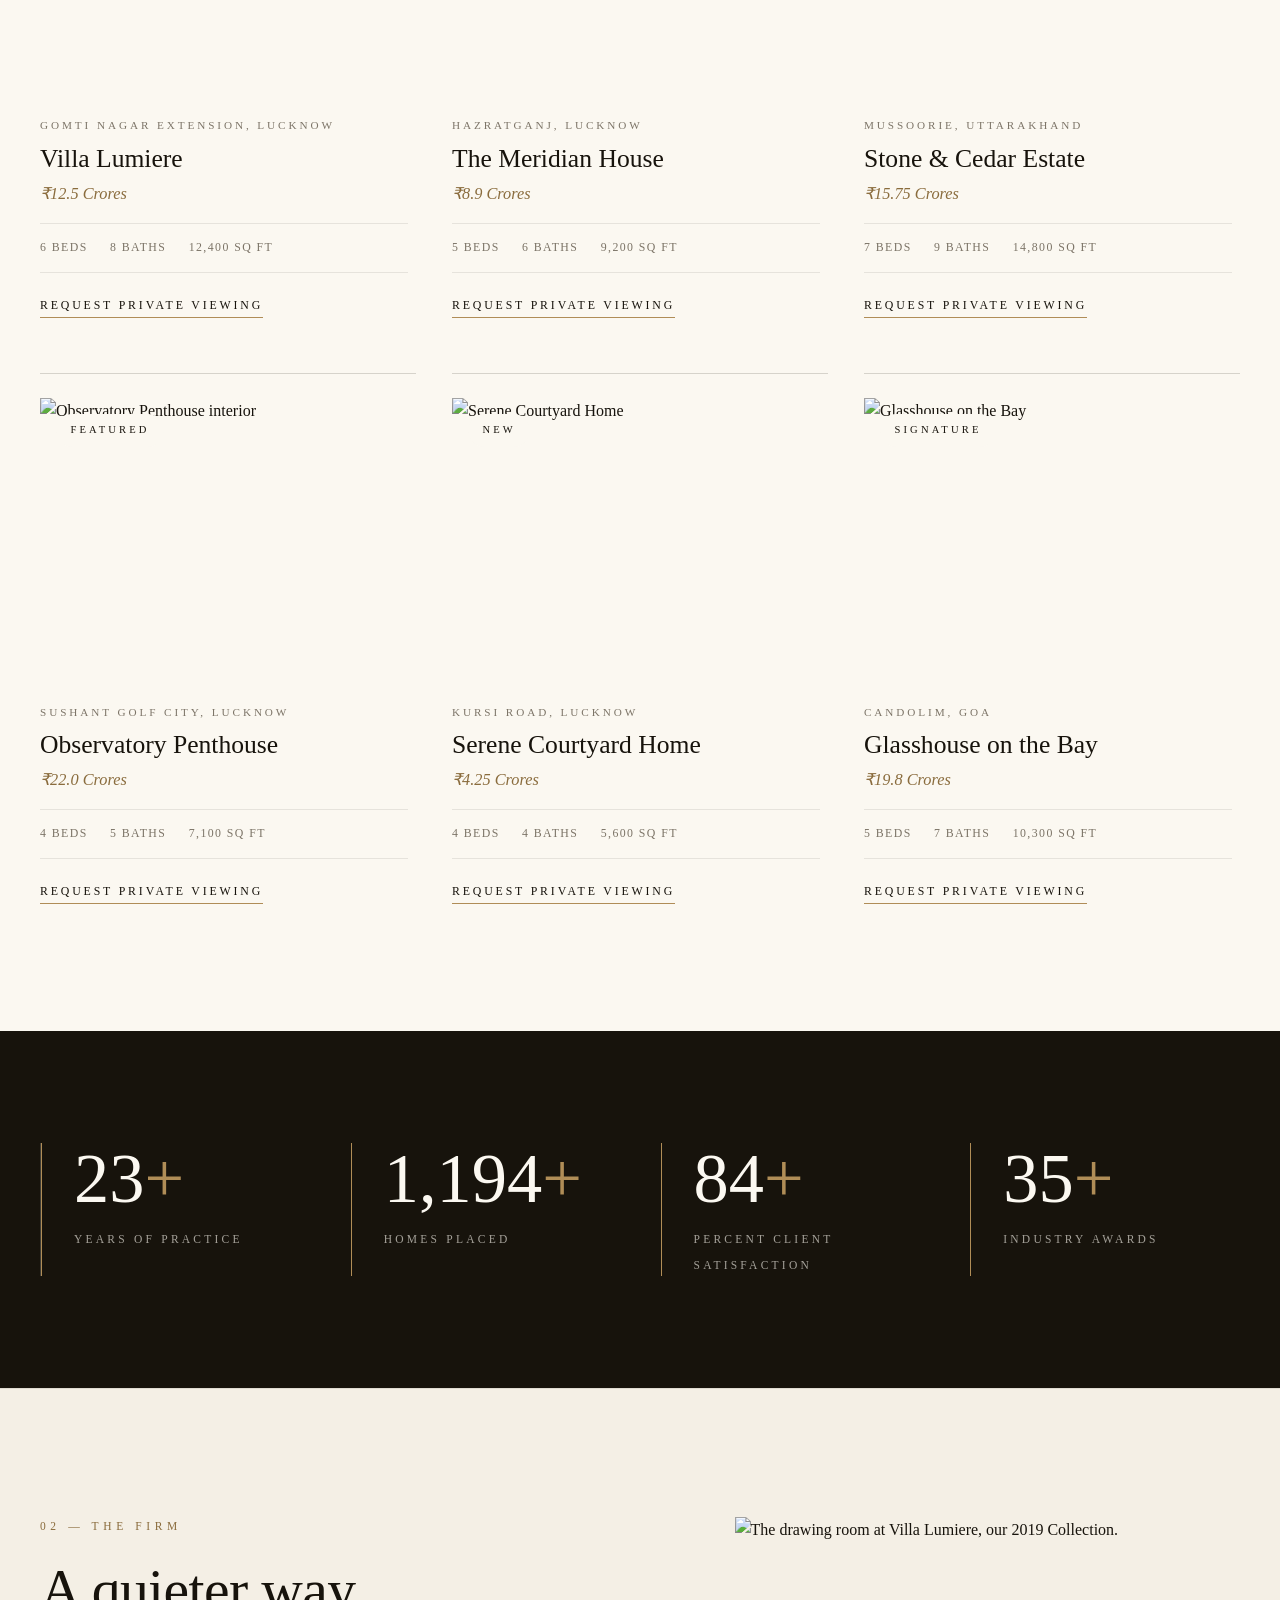
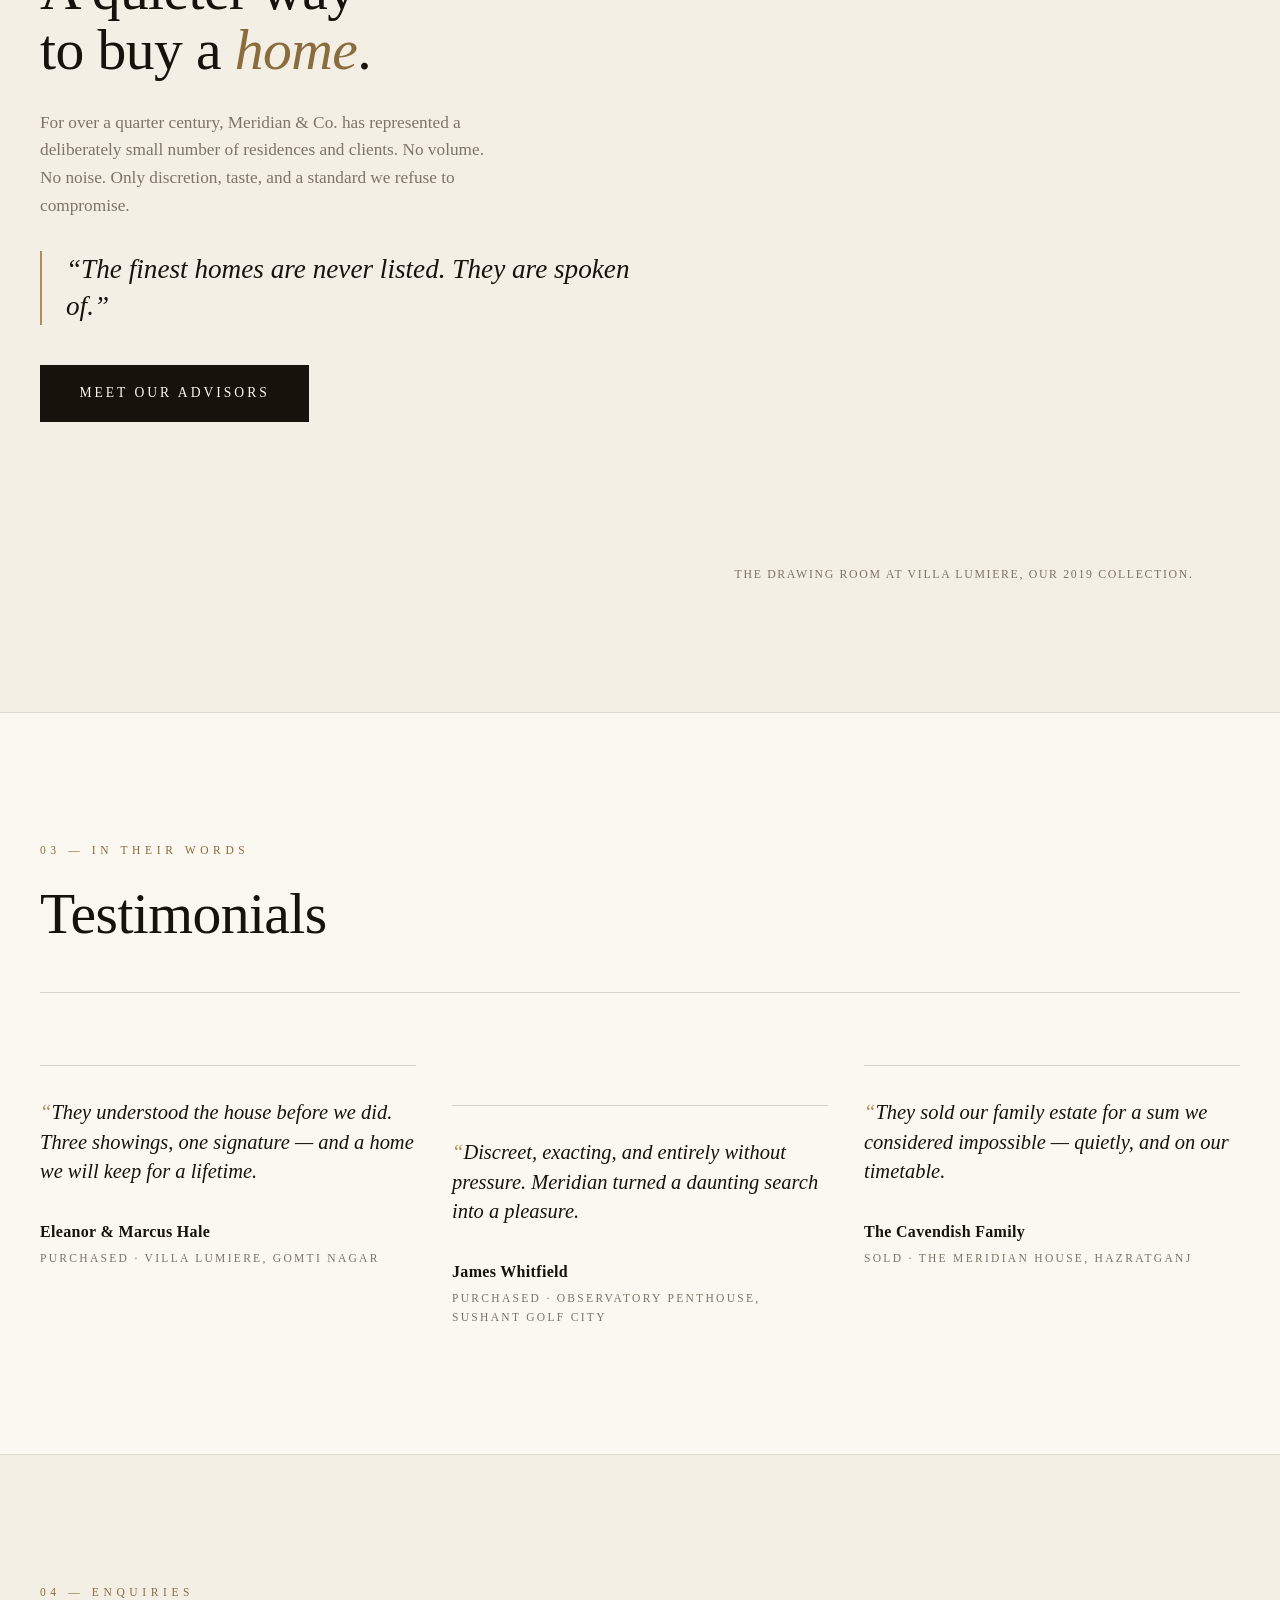
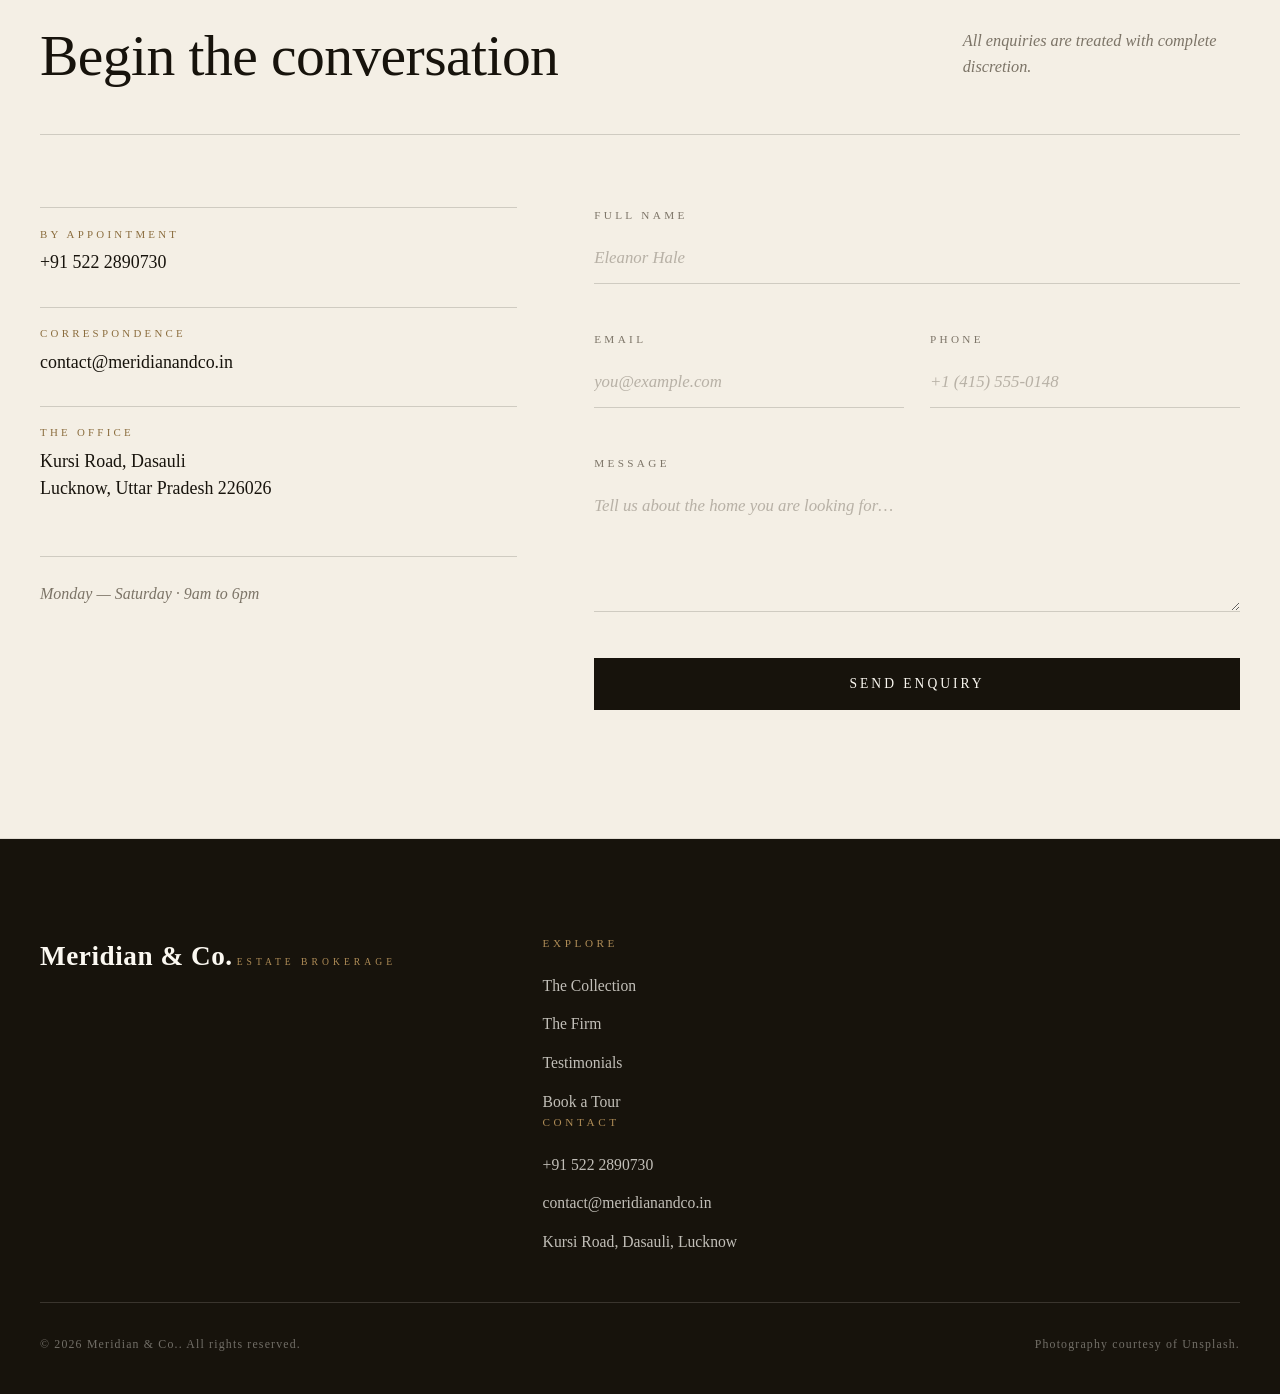
==== commit 6652097f: "feat: add Reset Filters button markup to index.html" ====
--- a/index.html
+++ b/index.html
@@ -101,6 +101,8 @@
                 <option value="price-desc">Price: High to Low</option>
               </select>
             </div>
+            
+            <button type="button" id="btnResetFilters" class="filters__reset">Reset</button>
           </div>
         </div>
 
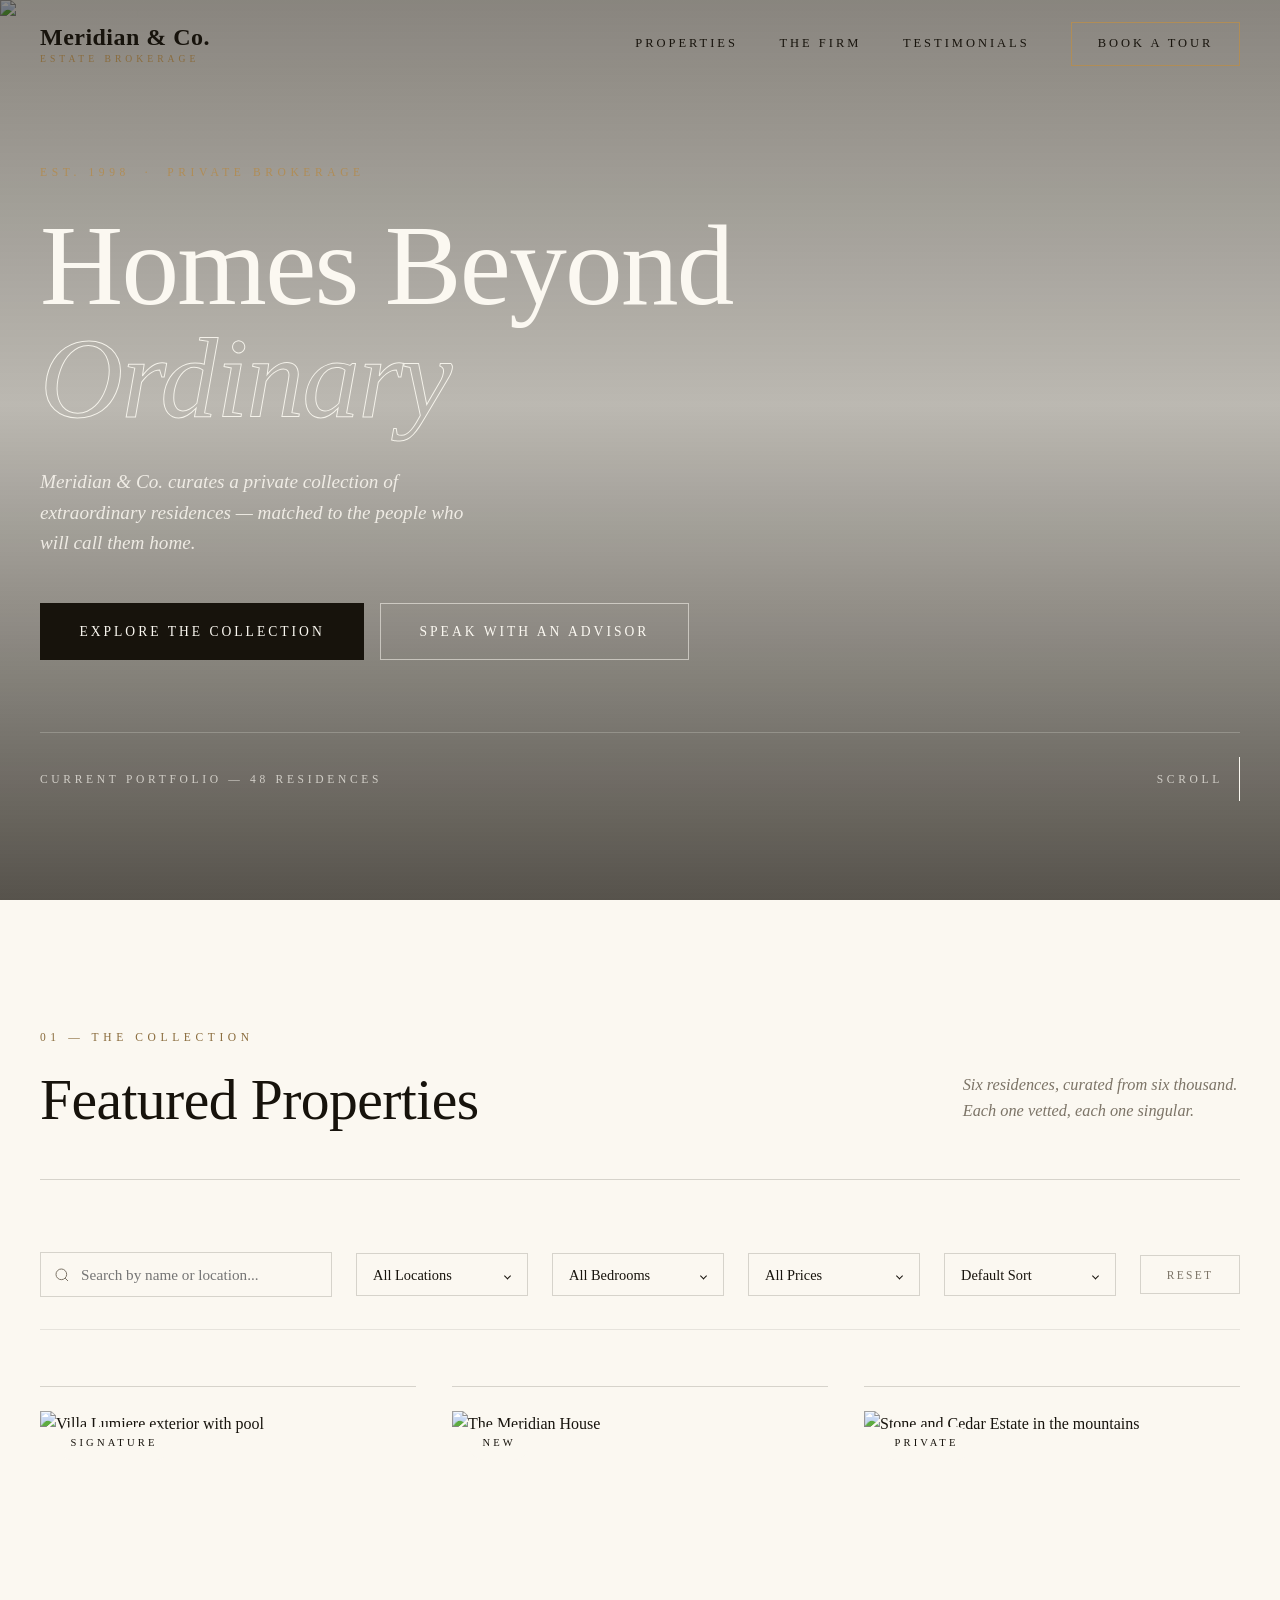
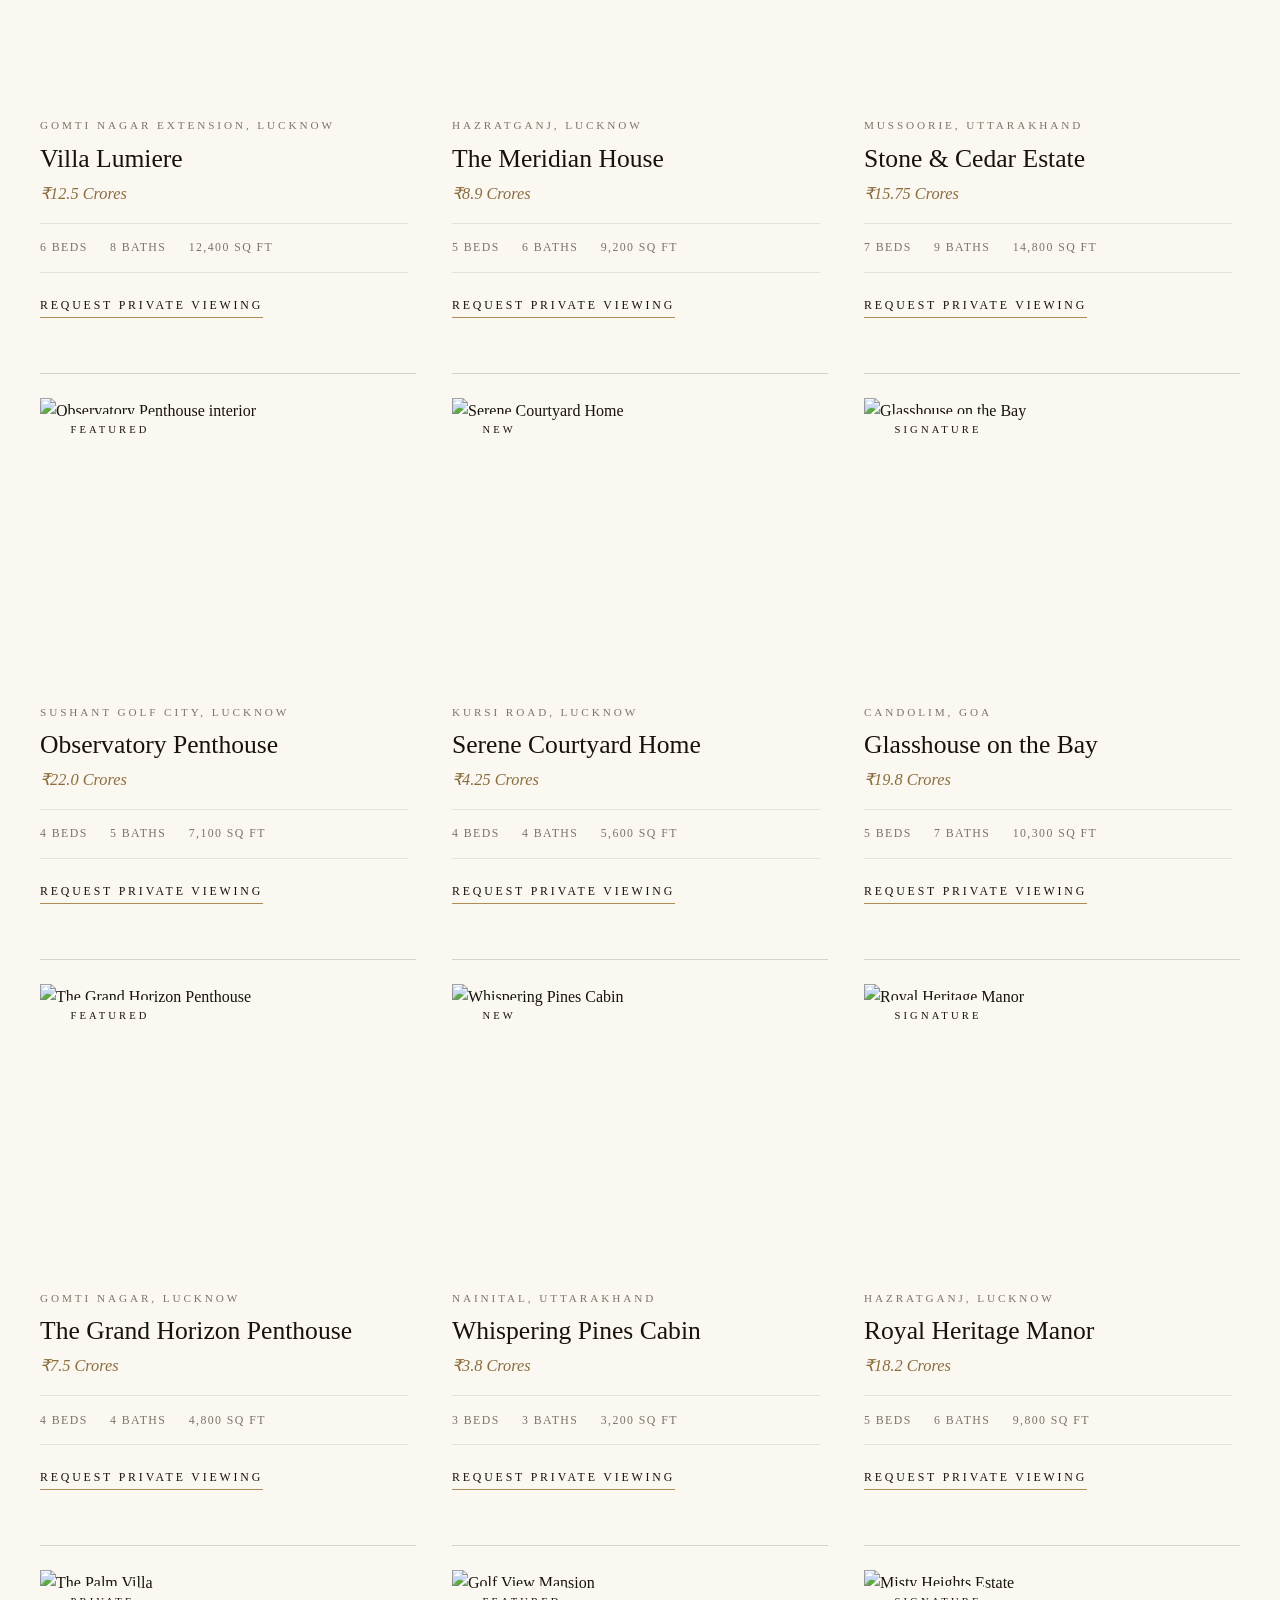
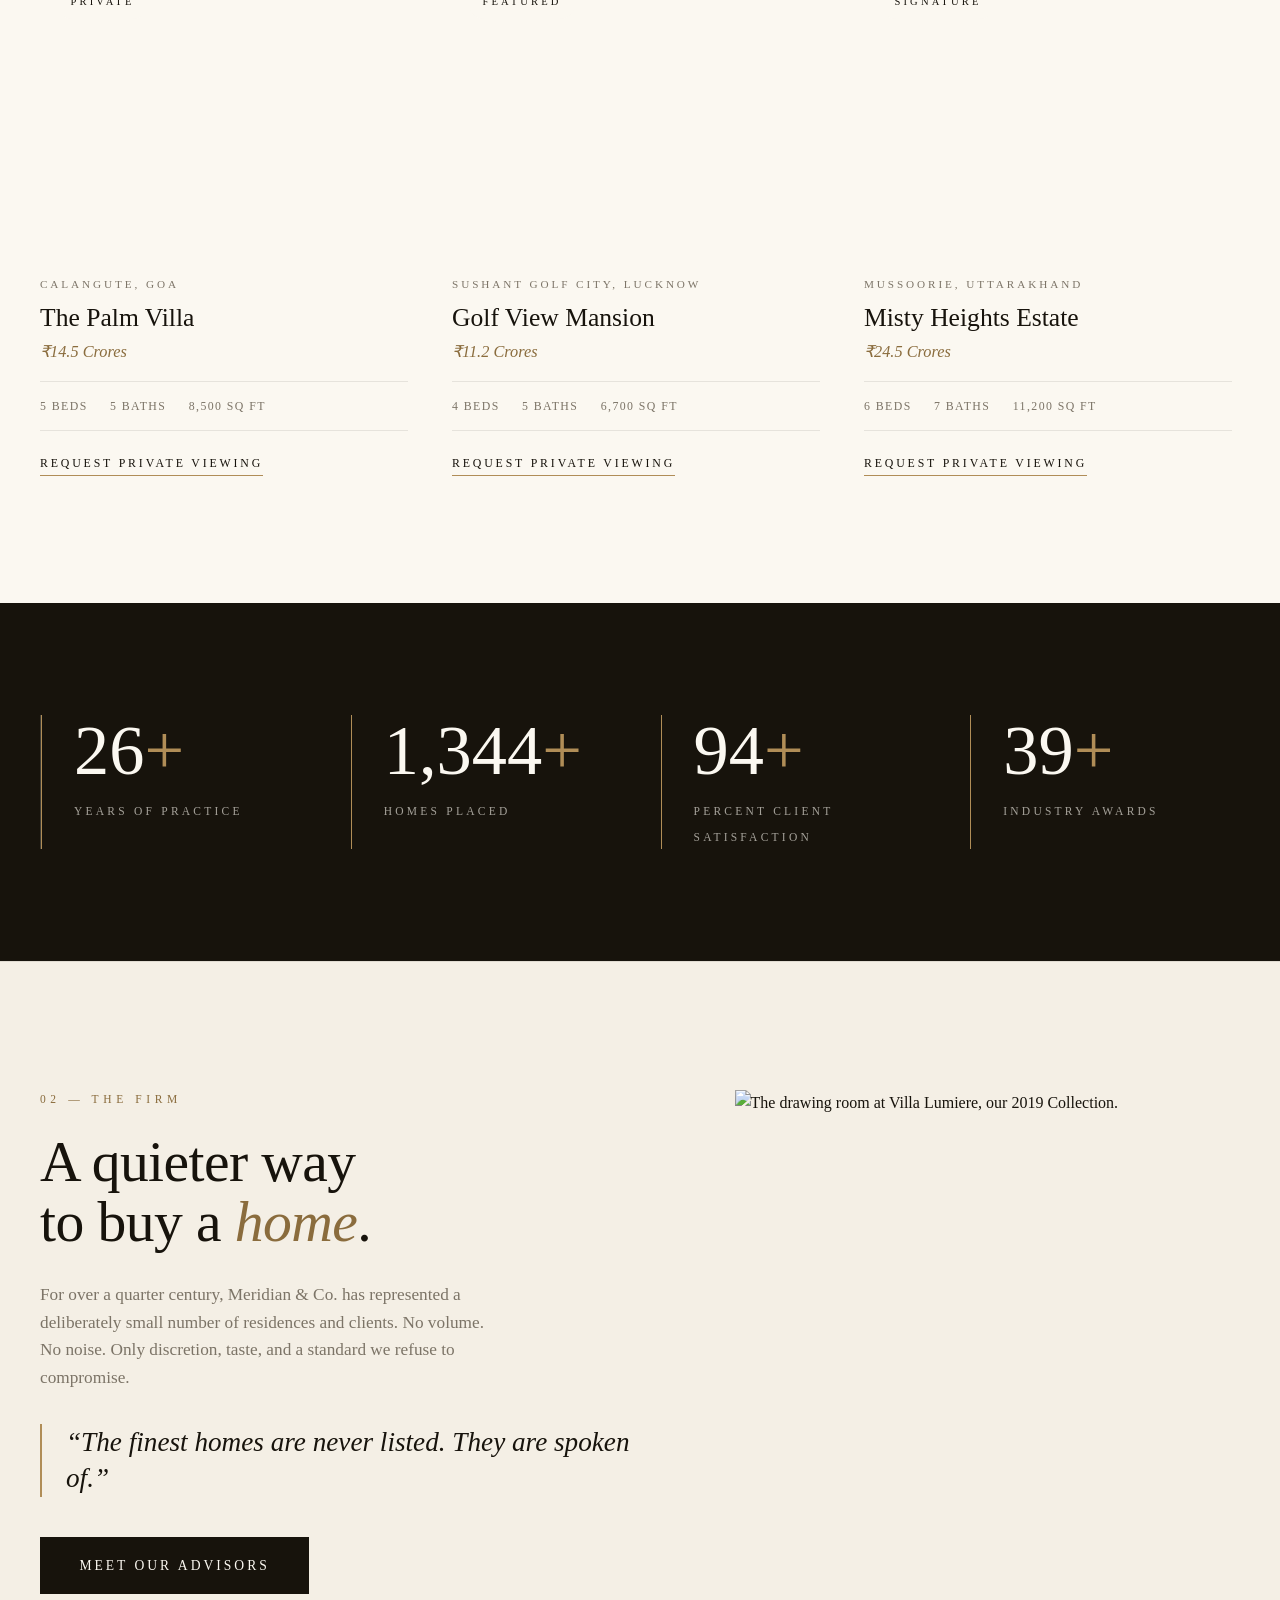
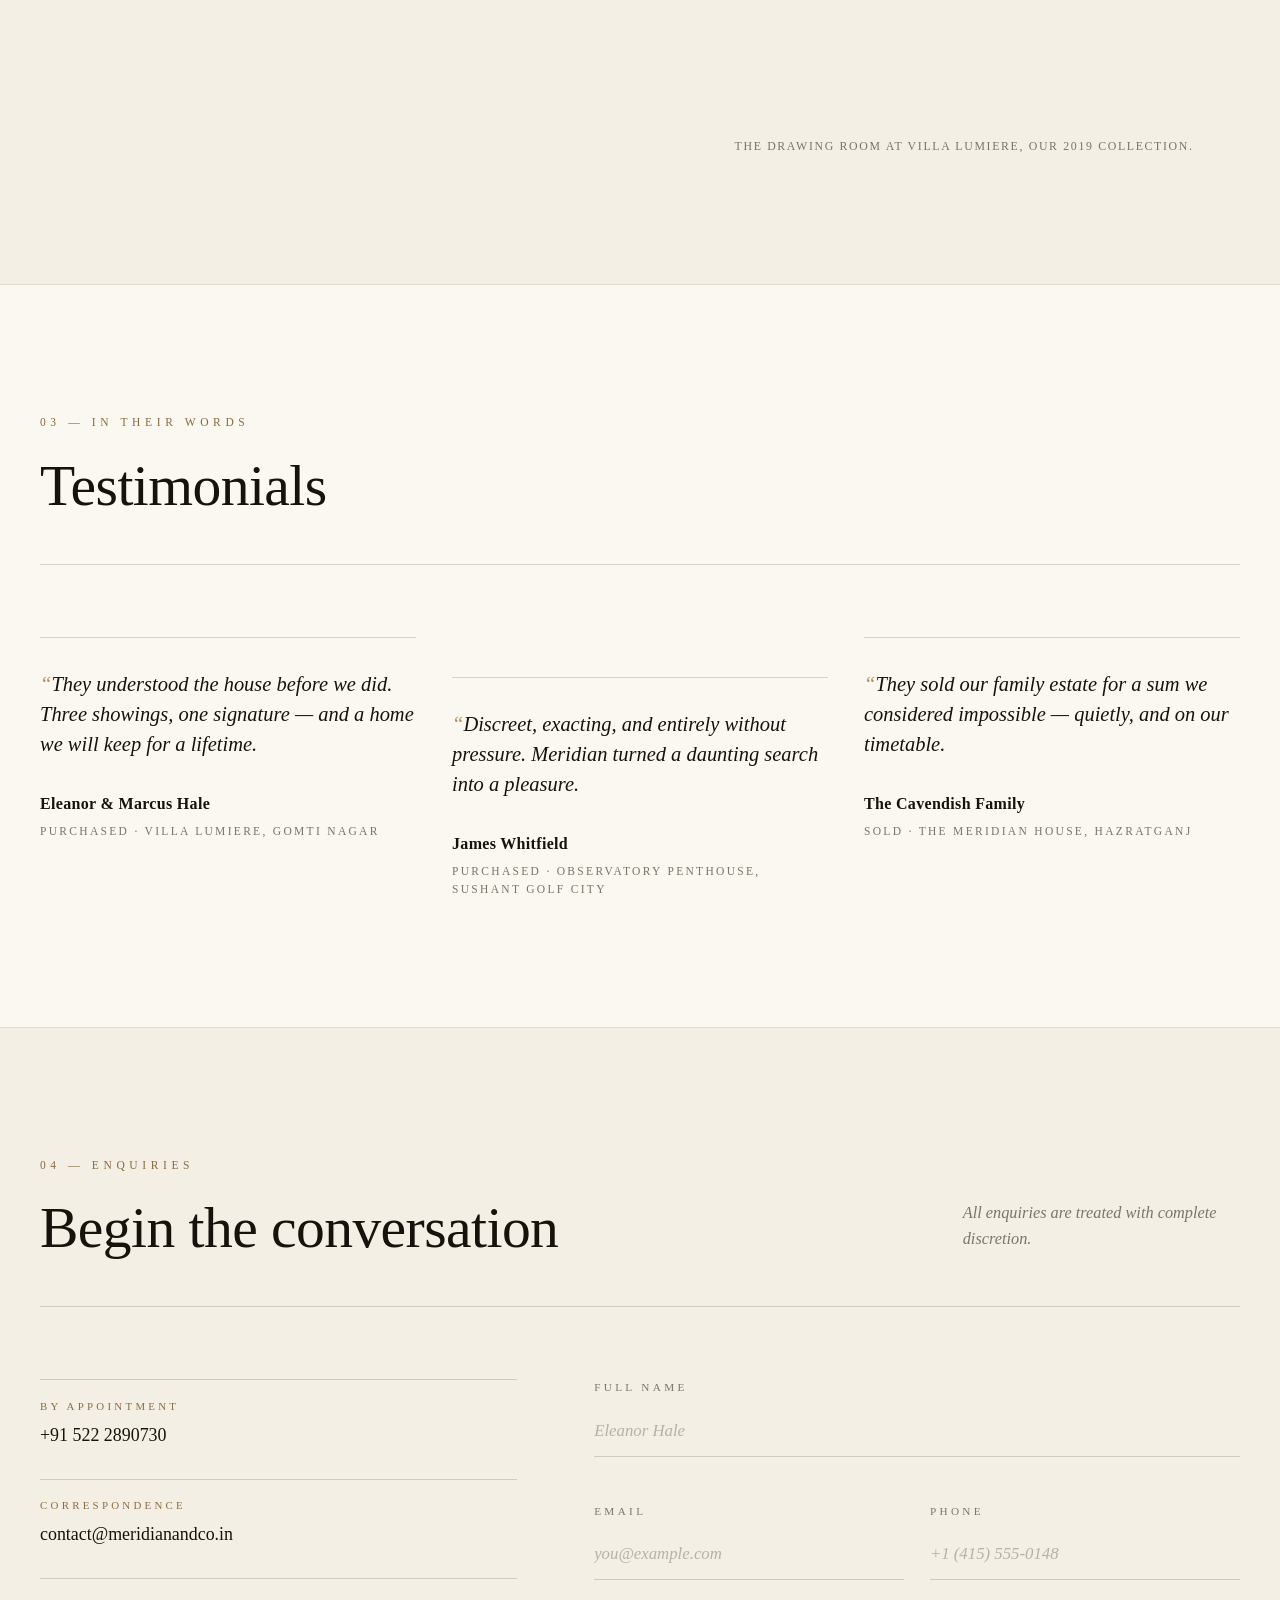
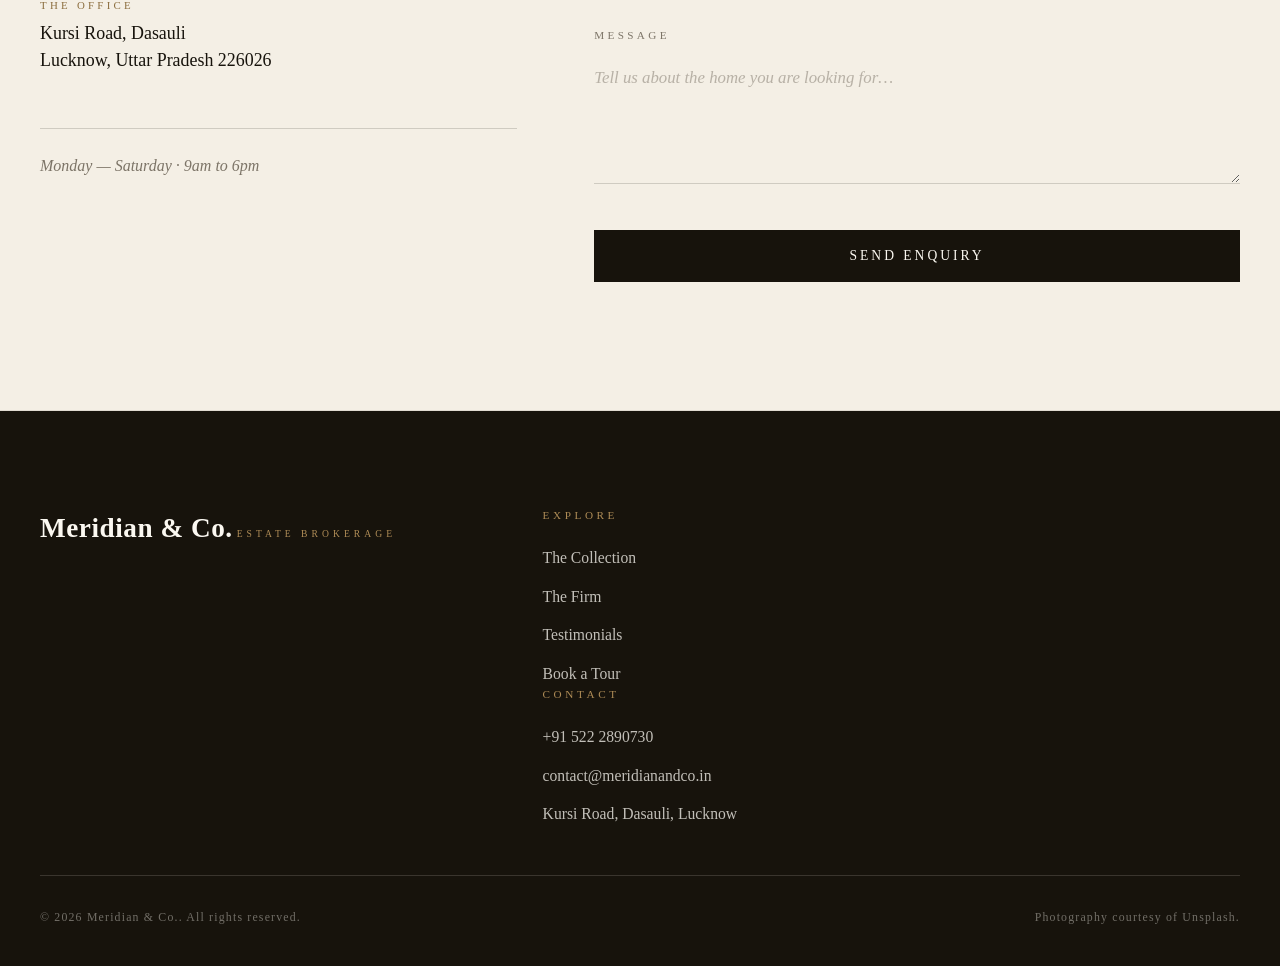
==== commit cf4628dc: "feat: add pagination container markup to index.html" ====
--- a/index.html
+++ b/index.html
@@ -107,6 +107,9 @@
         </div>
 
         <div class="grid" id="propertiesGrid"></div>
+
+        <!-- ======= PROPERTY PAGINATION ======= -->
+        <div class="pagination" id="propertiesPagination"></div>
       </div>
     </section>
 
--- a/css/style.css
+++ b/css/style.css
@@ -491,6 +491,24 @@
   border: 1px dashed var(--line);
 }
 
+.filters__reset {
+  font-family: var(--serif);
+  font-size: 0.72rem;
+  letter-spacing: 0.20em;
+  text-transform: uppercase;
+  background: transparent;
+  color: var(--muted);
+  border: 1px solid var(--line);
+  padding: 0.8rem 1.6rem;
+  cursor: pointer;
+  transition: all 0.3s ease;
+}
+
+.filters__reset:hover {
+  color: var(--ink);
+  border-color: var(--ink);
+}
+
 /* ---------- Property grid ---------- */
 .grid {
   display: grid;
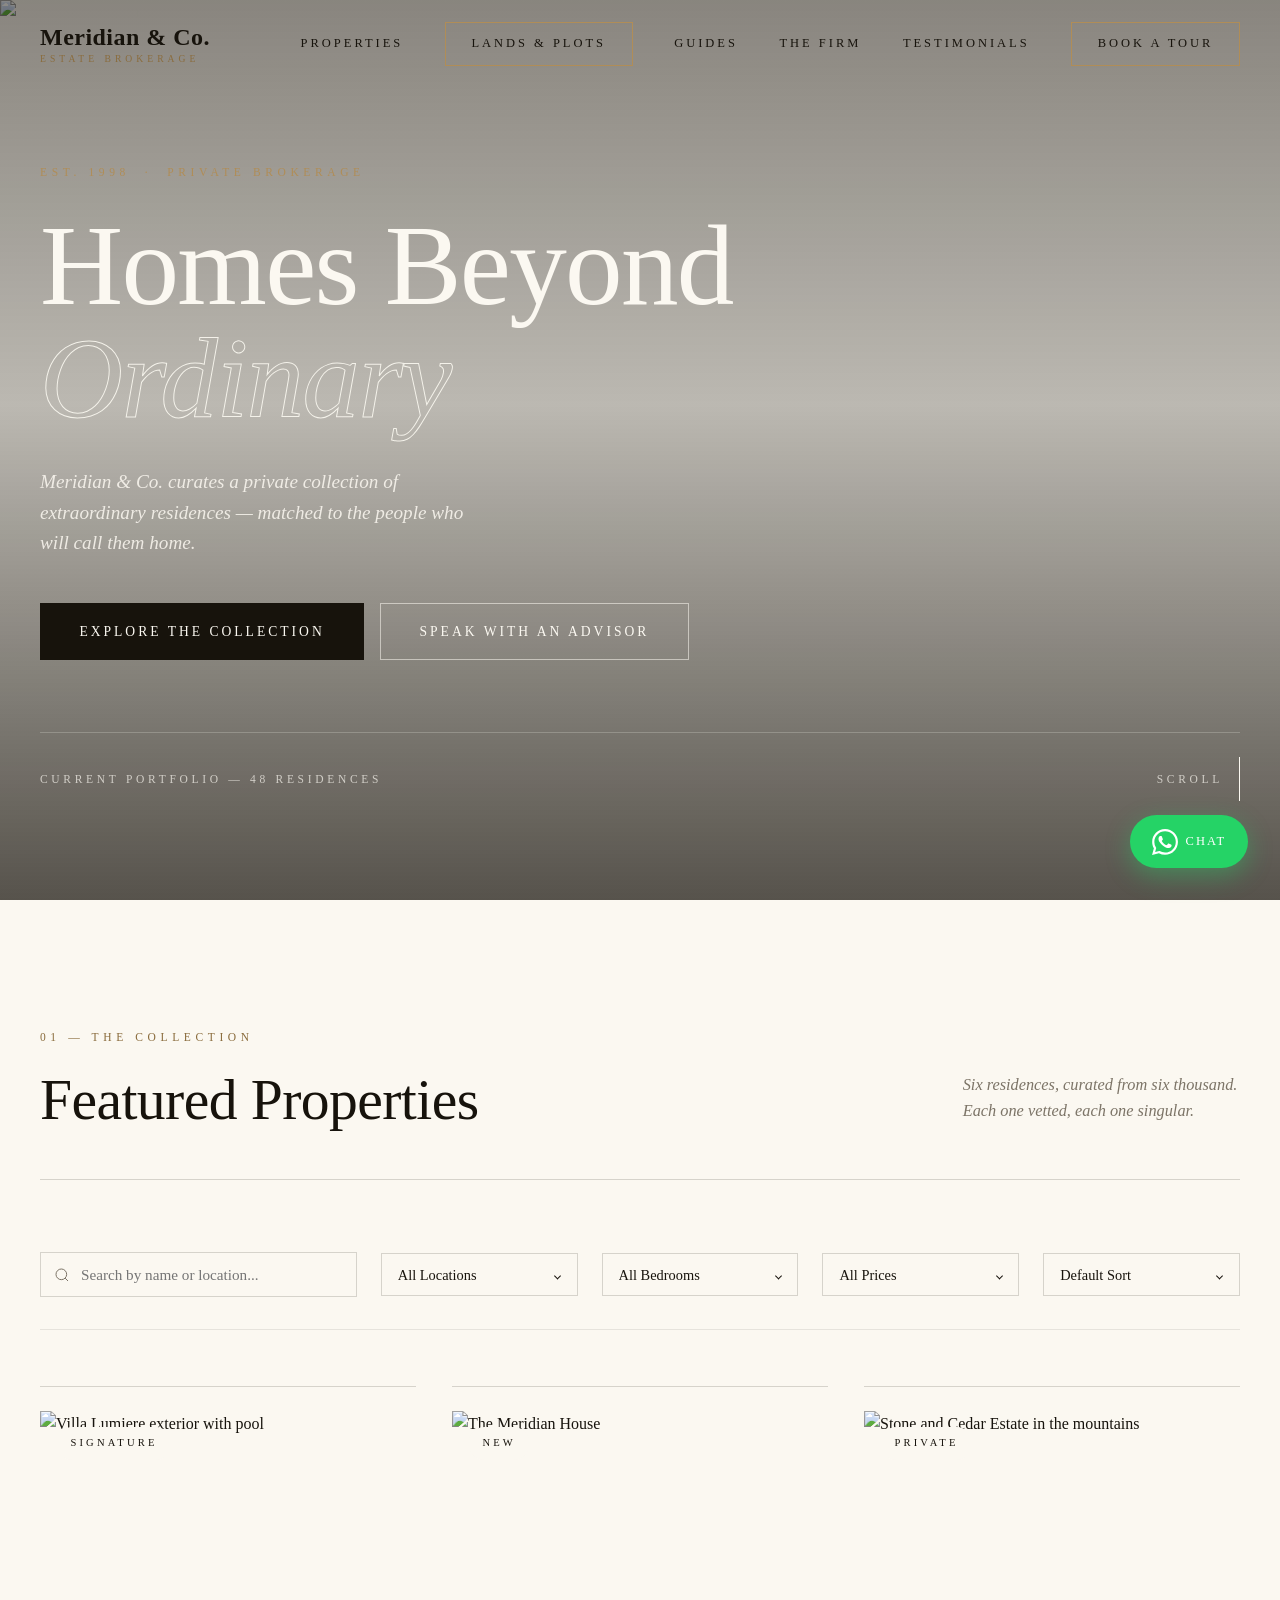
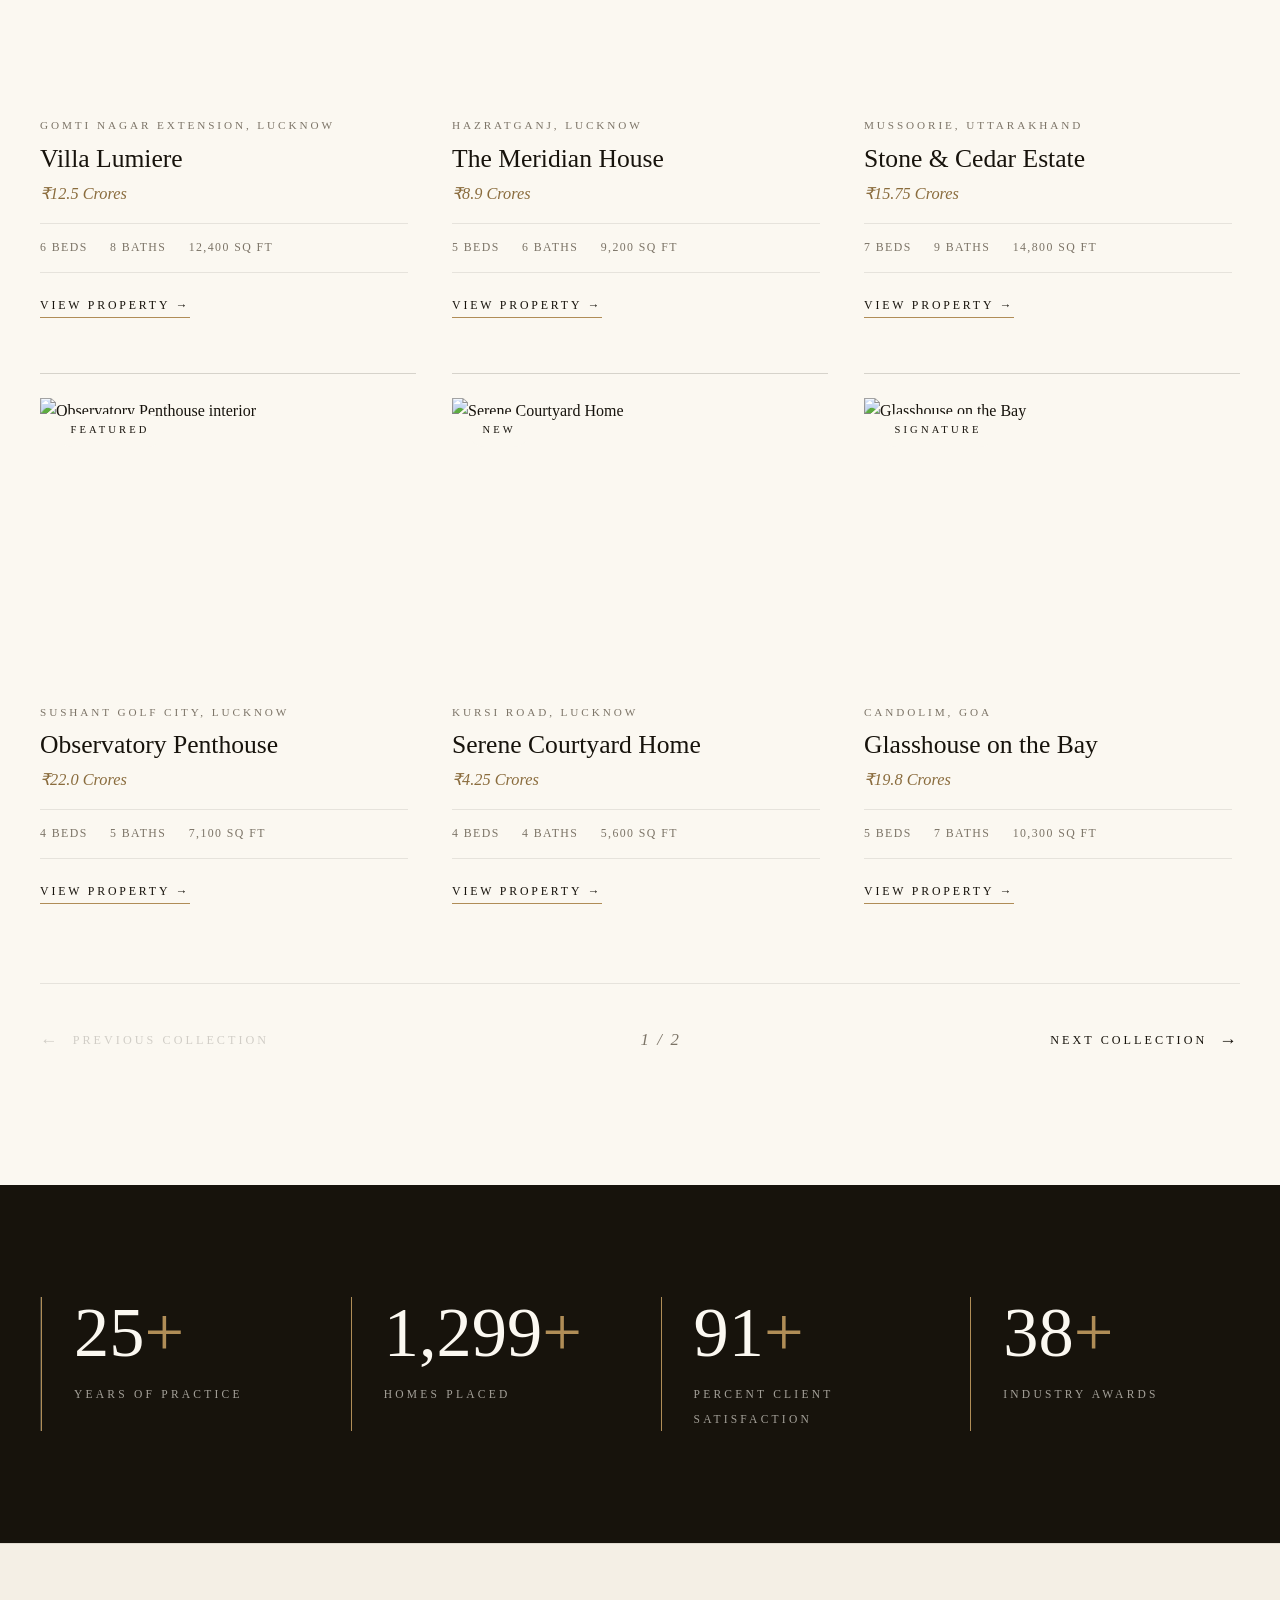
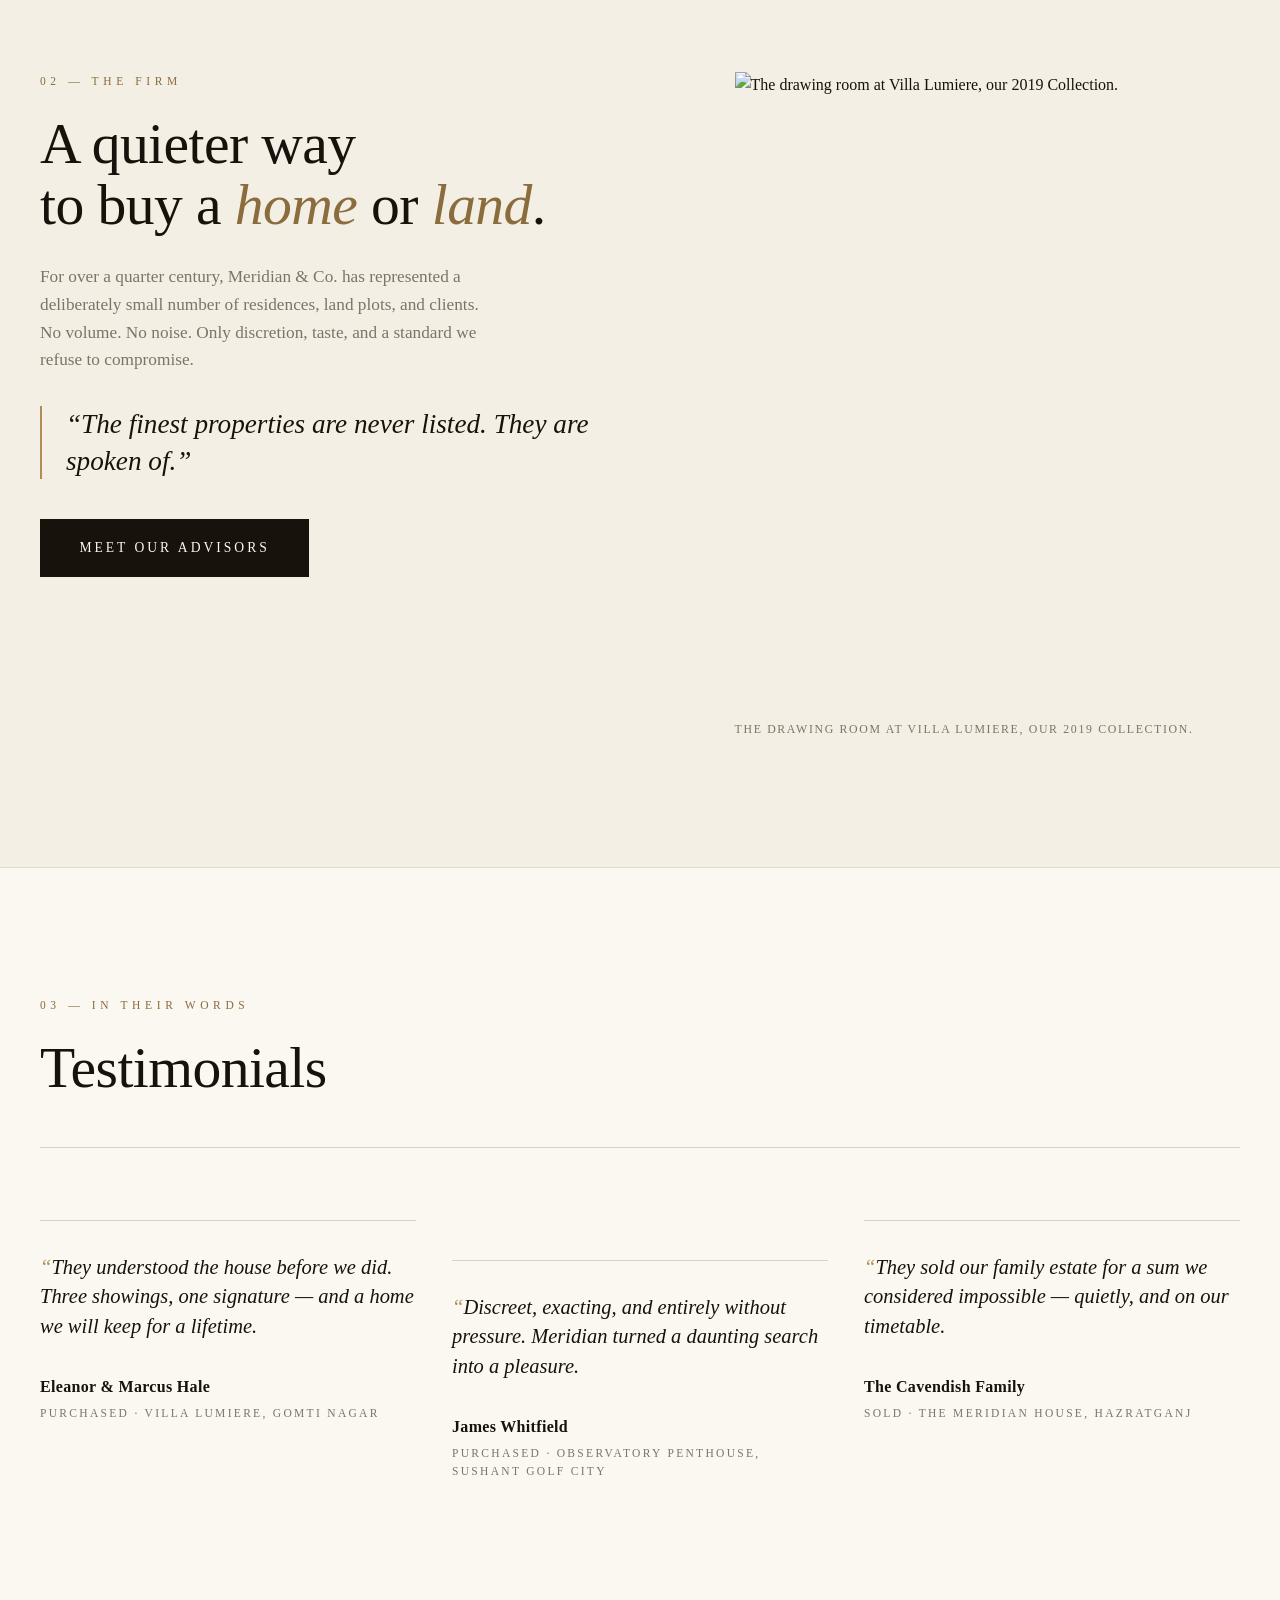
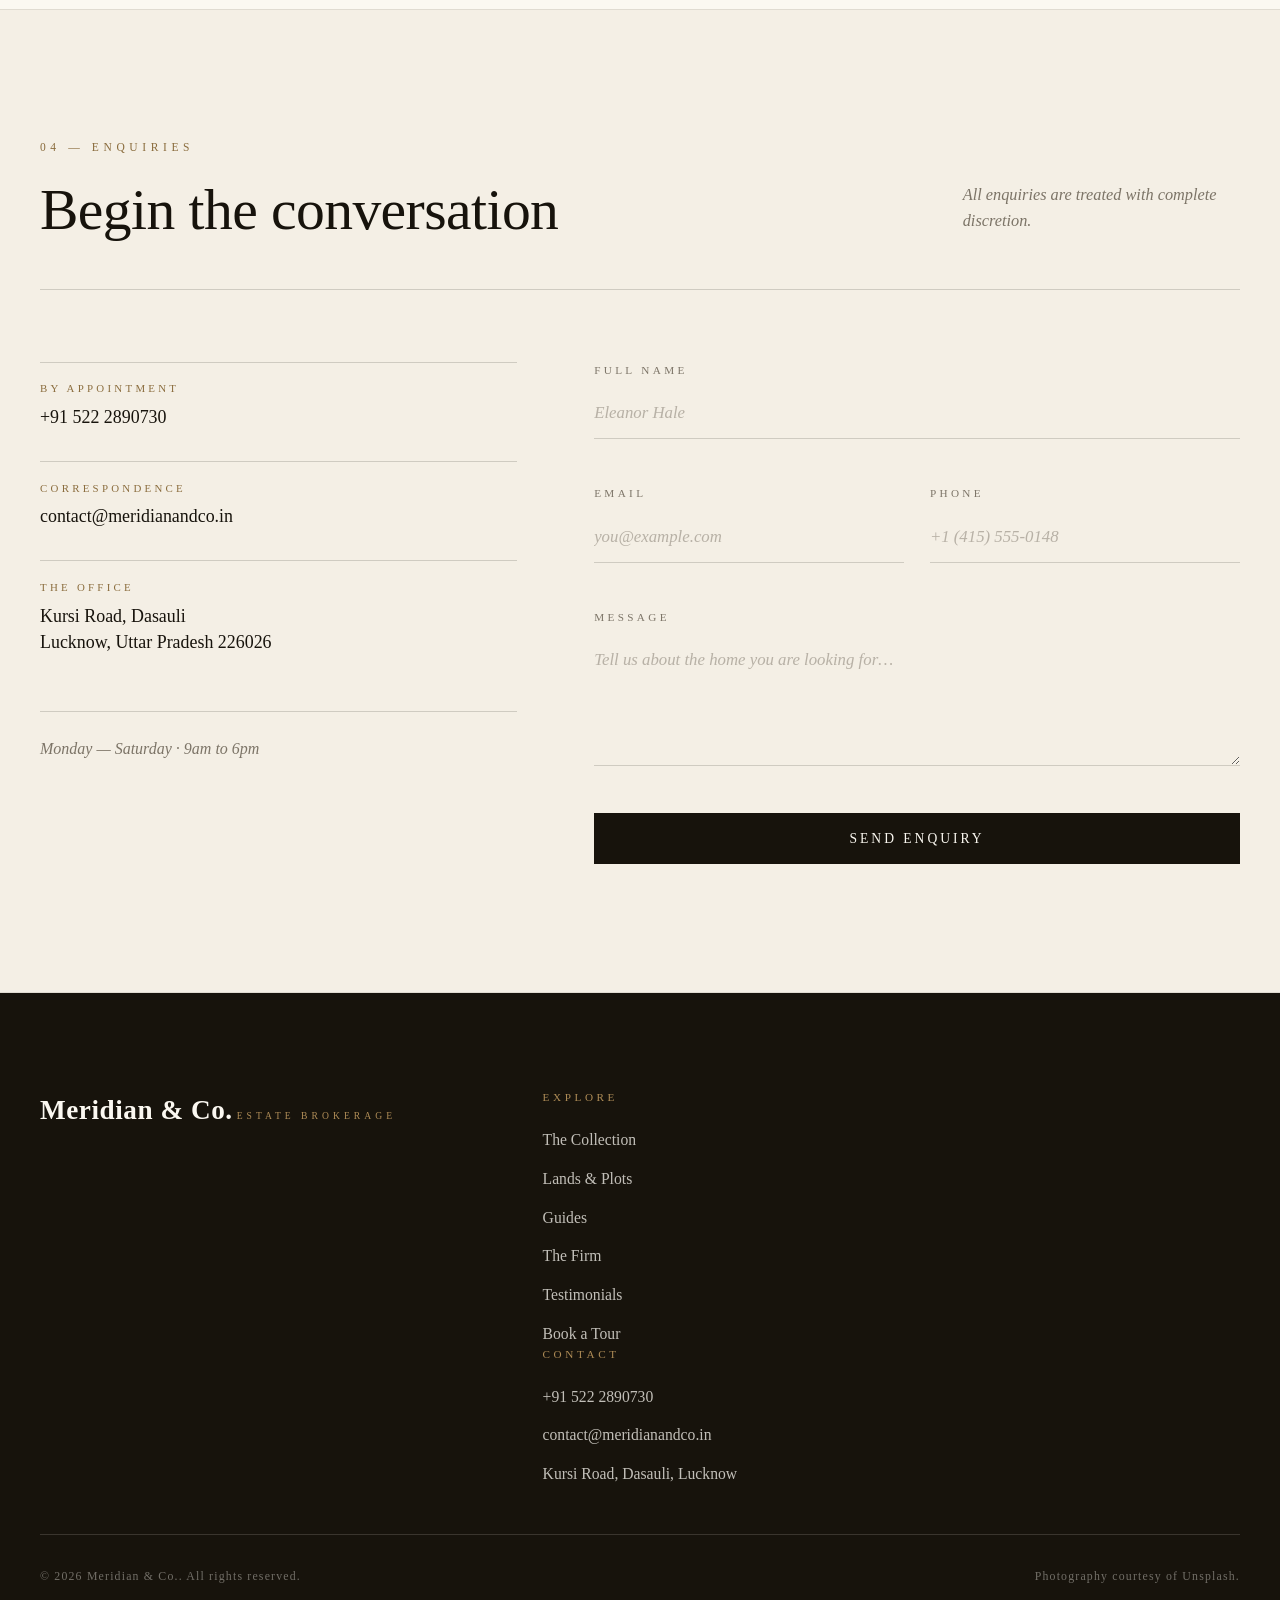
==== commit 13539fa9: "feat: add WhatsApp FAB, Open Graph meta tags, and property.css link to index.html" ====
--- a/index.html
+++ b/index.html
@@ -5,7 +5,13 @@
   <meta name="viewport" content="width=device-width, initial-scale=1.0" />
   <title>Meridian &amp; Co. — Estate Brokerage</title>
   <meta name="description" content="Meridian & Co. — a private estate brokerage curating exceptional homes beyond ordinary." />
+  <!-- Open Graph -->
+  <meta property="og:type" content="website" />
+  <meta property="og:site_name" content="Meridian &amp; Co." />
+  <meta property="og:title" content="Meridian &amp; Co. — Estate Brokerage" />
+  <meta property="og:description" content="Meridian &amp; Co. curates a private collection of extraordinary residences — matched to the people who will call them home." />
   <link rel="stylesheet" href="css/style.css" />
+  <link rel="stylesheet" href="css/property.css" />
 </head>
 <body> 
 
@@ -225,6 +231,16 @@
     </div>
   </footer>
 
+  <!-- ======= WHATSAPP FLOATING BUTTON ======= -->
+  <a href="https://wa.me/915222890730?text=Hello%20Meridian%20%26%20Co.%2C%20I%20am%20interested%20in%20a%20property."
+     class="whatsapp-fab" target="_blank" rel="noopener" aria-label="Chat on WhatsApp"
+     id="whatsappFab">
+    <svg viewBox="0 0 24 24" width="26" height="26" fill="currentColor">
+      <path d="M17.472 14.382c-.297-.149-1.758-.867-2.03-.967-.273-.099-.471-.148-.67.15-.197.297-.767.966-.94 1.164-.173.199-.347.223-.644.075-.297-.15-1.255-.463-2.39-1.475-.883-.788-1.48-1.761-1.653-2.059-.173-.297-.018-.458.13-.606.134-.133.298-.347.446-.52.149-.174.198-.298.298-.497.099-.198.05-.371-.025-.52-.075-.149-.669-1.612-.916-2.207-.242-.579-.487-.5-.669-.51-.173-.008-.371-.01-.57-.01-.198 0-.52.074-.792.372-.272.297-1.04 1.016-1.04 2.479 0 1.462 1.065 2.875 1.213 3.074.149.198 2.096 3.2 5.077 4.487.709.306 1.262.489 1.694.625.712.227 1.36.195 1.871.118.571-.085 1.758-.719 2.006-1.413.248-.694.248-1.289.173-1.413-.074-.124-.272-.198-.57-.347m-5.421 7.403h-.004a9.87 9.87 0 01-5.031-1.378l-.361-.214-3.741.982.998-3.648-.235-.374a9.86 9.86 0 01-1.51-5.26c.001-5.45 4.436-9.884 9.888-9.884 2.64 0 5.122 1.03 6.988 2.898a9.825 9.825 0 012.893 6.994c-.003 5.45-4.437 9.884-9.885 9.884m8.413-18.297A11.815 11.815 0 0012.05 0C5.495 0 .16 5.335.157 11.892c0 2.096.547 4.142 1.588 5.945L.057 24l6.305-1.654a11.882 11.882 0 005.683 1.448h.005c6.554 0 11.89-5.335 11.893-11.893a11.821 11.821 0 00-3.48-8.413z"/>
+    </svg>
+    <span class="whatsapp-fab__label">Chat</span>
+  </a>
+
   <script src="js/script.js"></script>
 </body>
 </html>
--- a/css/style.css
+++ b/css/style.css
@@ -492,6 +492,7 @@
 }
 
 .filters__reset {
+  display: none;
   font-family: var(--serif);
   font-size: 0.72rem;
   letter-spacing: 0.20em;
@@ -509,6 +510,61 @@
   border-color: var(--ink);
 }
 
+/* ---------- Property pagination ---------- */
+.pagination {
+  margin-top: 5rem;
+  display: flex;
+  justify-content: space-between;
+  align-items: center;
+  border-top: 1px solid var(--line-soft);
+  padding-top: 2.5rem;
+}
+
+.pagination__btn {
+  font-family: var(--serif);
+  font-size: 0.76rem;
+  letter-spacing: 0.25em;
+  text-transform: uppercase;
+  background: transparent;
+  color: var(--ink);
+  border: none;
+  cursor: pointer;
+  padding: 0.5rem 0;
+  display: flex;
+  align-items: center;
+  gap: 0.75rem;
+  transition: color 0.3s ease, transform 0.3s ease;
+}
+
+.pagination__btn:hover:not(:disabled) {
+  color: var(--bronze-deep);
+}
+
+.pagination__btn--prev:hover:not(:disabled) {
+  transform: translateX(-4px);
+}
+
+.pagination__btn--next:hover:not(:disabled) {
+  transform: translateX(4px);
+}
+
+.pagination__btn:disabled {
+  opacity: 0.18;
+  cursor: not-allowed;
+}
+
+.pagination__arrow {
+  font-size: 1.1rem;
+  line-height: 1;
+}
+
+.pagination__info {
+  font-family: var(--serif);
+  font-size: 1.05rem;
+  font-style: italic;
+  color: var(--muted);
+}
+
 /* ---------- Property grid ---------- */
 .grid {
   display: grid;
@@ -526,11 +582,25 @@
   transform: translateY(-6px);
 }
 
+.card__media-link {
+  display: block;
+}
+
 .card__media {
   position: relative;
   overflow: hidden;
   aspect-ratio: 4 / 3;
   margin-bottom: 1.5rem;
+}
+
+.card__name-link {
+  color: inherit;
+  text-decoration: none;
+  transition: color 0.3s ease;
+}
+
+.card__name-link:hover {
+  color: var(--bronze-deep);
 }
 
 .card__media img {
--- a/css/property.css
+++ b/css/property.css
@@ -0,0 +1,958 @@
+/* ============================================================
+   Meridian & Co. — Property Detail Page Styles
+   Complements style.css (do not import independently)
+   ============================================================ */
+
+/* ===== BREADCRUMB ===== */
+.breadcrumb {
+  display: flex;
+  align-items: center;
+  gap: 0.5rem;
+  font-size: 0.72rem;
+  letter-spacing: 0.2em;
+  text-transform: uppercase;
+  color: var(--muted);
+  padding: 1.5rem 0 0;
+}
+
+.breadcrumb__link {
+  color: var(--muted);
+  transition: color 0.3s ease;
+}
+
+.breadcrumb__link:hover {
+  color: var(--bronze-deep);
+}
+
+.breadcrumb__sep {
+  color: var(--line);
+}
+
+.breadcrumb__current {
+  color: var(--ink);
+  font-weight: 500;
+}
+
+/* ===== GALLERY ===== */
+.gallery {
+  display: grid;
+  grid-template-columns: 1fr 280px;
+  grid-template-rows: 520px;
+  gap: 0.5rem;
+  margin: 1.5rem 0 0;
+}
+
+.gallery__main {
+  position: relative;
+  overflow: hidden;
+  cursor: pointer;
+}
+
+.gallery__main img {
+  width: 100%;
+  height: 100%;
+  object-fit: cover;
+  transition: transform 0.7s cubic-bezier(0.22, 1, 0.36, 1);
+}
+
+.gallery__main:hover img {
+  transform: scale(1.03);
+}
+
+.gallery__expand {
+  position: absolute;
+  bottom: 1.25rem;
+  right: 1.25rem;
+  display: flex;
+  align-items: center;
+  gap: 0.6rem;
+  background: rgba(251, 248, 241, 0.92);
+  backdrop-filter: blur(8px);
+  border: 1px solid var(--line-soft);
+  color: var(--ink);
+  font-family: var(--serif);
+  font-size: 0.72rem;
+  letter-spacing: 0.2em;
+  text-transform: uppercase;
+  padding: 0.7rem 1.2rem;
+  cursor: pointer;
+  transition: background 0.3s ease;
+}
+
+.gallery__expand:hover {
+  background: var(--paper);
+}
+
+.gallery__thumbs {
+  display: flex;
+  flex-direction: column;
+  gap: 0.5rem;
+  overflow: hidden;
+}
+
+.gallery__thumb {
+  flex: 1;
+  overflow: hidden;
+  cursor: pointer;
+  position: relative;
+}
+
+.gallery__thumb img {
+  width: 100%;
+  height: 100%;
+  object-fit: cover;
+  transition: transform 0.5s ease, filter 0.3s ease;
+}
+
+.gallery__thumb:hover img {
+  transform: scale(1.06);
+  filter: brightness(1.08);
+}
+
+.gallery__thumb--more::after {
+  content: attr(data-count);
+  position: absolute;
+  inset: 0;
+  background: rgba(23, 19, 12, 0.6);
+  color: var(--paper);
+  display: flex;
+  align-items: center;
+  justify-content: center;
+  font-size: 1.4rem;
+  font-weight: 500;
+  letter-spacing: 0.05em;
+}
+
+/* ===== PROPERTY LAYOUT ===== */
+.prop-body {
+  padding: clamp(3rem, 6vw, 5rem) 0 clamp(5rem, 10vw, 8rem);
+}
+
+.prop-layout {
+  display: grid;
+  grid-template-columns: 1fr 380px;
+  gap: clamp(2.5rem, 5vw, 5rem);
+  align-items: start;
+}
+
+/* ===== PROPERTY DETAIL (LEFT) ===== */
+.prop-detail__head {
+  margin-bottom: 2.5rem;
+  padding-bottom: 2rem;
+  border-bottom: 1px solid var(--line-soft);
+}
+
+.prop-detail__meta-row {
+  display: flex;
+  align-items: center;
+  gap: 1rem;
+  margin-bottom: 1rem;
+}
+
+.prop-detail__status {
+  position: static;
+  display: inline-block;
+}
+
+.prop-detail__loc {
+  font-size: 0.72rem;
+  letter-spacing: 0.26em;
+  text-transform: uppercase;
+  color: var(--muted);
+}
+
+.prop-detail__title {
+  font-size: clamp(2rem, 4vw, 3.2rem);
+  font-weight: 500;
+  line-height: 1.1;
+  letter-spacing: -0.01em;
+  margin-bottom: 1rem;
+  color: var(--ink);
+}
+
+.prop-detail__price {
+  font-size: 1.75rem;
+  font-style: italic;
+  color: var(--bronze-deep);
+  display: flex;
+  align-items: center;
+  gap: 1.5rem;
+  flex-wrap: wrap;
+}
+
+.price__emi-btn {
+  display: inline-flex;
+  align-items: center;
+  gap: 0.5rem;
+  font-family: var(--serif);
+  font-size: 0.7rem;
+  letter-spacing: 0.22em;
+  text-transform: uppercase;
+  font-style: normal;
+  color: var(--muted);
+  background: transparent;
+  border: 1px solid var(--line);
+  padding: 0.55rem 1.1rem;
+  cursor: pointer;
+  transition: all 0.3s ease;
+  line-height: 1;
+}
+
+.price__emi-btn:hover {
+  border-color: var(--bronze);
+  color: var(--bronze-deep);
+}
+
+/* ===== KEY FACTS ===== */
+.prop-facts {
+  list-style: none;
+  display: grid;
+  grid-template-columns: repeat(auto-fill, minmax(130px, 1fr));
+  gap: 0;
+  margin-bottom: 2.5rem;
+  border: 1px solid var(--line-soft);
+}
+
+.prop-fact {
+  display: flex;
+  flex-direction: column;
+  gap: 0.3rem;
+  padding: 1.25rem 1.5rem;
+  border-right: 1px solid var(--line-soft);
+}
+
+.prop-fact:last-child {
+  border-right: 0;
+}
+
+.prop-fact__icon {
+  font-size: 1.1rem;
+  line-height: 1;
+  margin-bottom: 0.2rem;
+}
+
+.prop-fact__val {
+  font-size: 1.25rem;
+  font-weight: 500;
+  color: var(--ink);
+}
+
+.prop-fact__key {
+  font-size: 0.66rem;
+  letter-spacing: 0.28em;
+  text-transform: uppercase;
+  color: var(--muted);
+}
+
+/* ===== RERA ===== */
+.prop-rera {
+  display: flex;
+  align-items: center;
+  gap: 1rem;
+  flex-wrap: wrap;
+  background: rgba(176, 141, 87, 0.08);
+  border: 1px solid rgba(176, 141, 87, 0.3);
+  padding: 1rem 1.5rem;
+  margin-bottom: 2.5rem;
+}
+
+.prop-rera__label {
+  font-size: 0.68rem;
+  letter-spacing: 0.28em;
+  text-transform: uppercase;
+  color: var(--bronze-deep);
+}
+
+.prop-rera__num {
+  font-size: 0.95rem;
+  font-weight: 600;
+  color: var(--ink);
+  font-style: italic;
+}
+
+.prop-rera__note {
+  font-size: 0.72rem;
+  color: var(--muted);
+  letter-spacing: 0.1em;
+}
+
+/* ===== DESCRIPTION ===== */
+.prop-desc__heading {
+  font-size: 1.1rem;
+  font-weight: 600;
+  letter-spacing: 0.18em;
+  text-transform: uppercase;
+  margin-bottom: 1.25rem;
+  padding-bottom: 0.75rem;
+  border-bottom: 1px solid var(--line-soft);
+  color: var(--ink);
+}
+
+.prop-desc {
+  margin-bottom: 3rem;
+}
+
+.prop-desc__body {
+  font-size: 1.08rem;
+  line-height: 1.75;
+  color: var(--muted);
+  max-width: 68ch;
+}
+
+/* ===== AMENITIES ===== */
+.prop-amenities {
+  margin-bottom: 3rem;
+}
+
+.amenities-list {
+  list-style: none;
+  display: grid;
+  grid-template-columns: repeat(auto-fill, minmax(170px, 1fr));
+  gap: 0.85rem;
+}
+
+.amenities-list li {
+  display: flex;
+  align-items: center;
+  gap: 0.65rem;
+  font-size: 0.88rem;
+  color: var(--ink-soft);
+}
+
+.amenities-list li::before {
+  content: "✓";
+  color: var(--bronze);
+  font-size: 0.8rem;
+  flex-shrink: 0;
+}
+
+/* ===== FLOOR PLAN ===== */
+.prop-floorplan {
+  margin-bottom: 3rem;
+}
+
+.floorplan__img-wrap {
+  border: 1px solid var(--line-soft);
+  overflow: hidden;
+  background: var(--cream);
+}
+
+.floorplan__img-wrap img {
+  width: 100%;
+  max-height: 450px;
+  object-fit: contain;
+  padding: 1rem;
+}
+
+/* ===== MAP ===== */
+.prop-map-section {
+  margin-bottom: 3rem;
+}
+
+.prop-map {
+  height: 380px;
+  border: 1px solid var(--line-soft);
+  margin-bottom: 1.5rem;
+  z-index: 1;
+}
+
+.prop-nearby {
+  display: flex;
+  flex-wrap: wrap;
+  gap: 0.75rem;
+}
+
+.nearby-tag {
+  display: flex;
+  align-items: center;
+  gap: 0.5rem;
+  background: var(--cream);
+  border: 1px solid var(--line-soft);
+  padding: 0.55rem 1rem;
+  font-size: 0.78rem;
+  letter-spacing: 0.12em;
+  color: var(--ink-soft);
+}
+
+.nearby-tag__icon {
+  font-size: 0.95rem;
+}
+
+/* ===== SIDEBAR ===== */
+.prop-sidebar {
+  position: sticky;
+  top: calc(88px + 2rem);
+}
+
+.prop-sidebar__card {
+  border: 1px solid var(--line-soft);
+  padding: 2rem;
+  background: var(--paper);
+  margin-bottom: 1.5rem;
+}
+
+.prop-sidebar__label {
+  font-size: 0.66rem;
+  letter-spacing: 0.32em;
+  text-transform: uppercase;
+  color: var(--bronze-deep);
+  margin-bottom: 0.5rem;
+}
+
+.prop-sidebar__name {
+  font-size: 1.3rem;
+  font-weight: 500;
+  margin-bottom: 0.25rem;
+}
+
+.prop-sidebar__price {
+  font-size: 1.1rem;
+  font-style: italic;
+  color: var(--bronze-deep);
+  margin-bottom: 2rem;
+  padding-bottom: 1.5rem;
+  border-bottom: 1px solid var(--line-soft);
+}
+
+.prop-sidebar__form {
+  gap: 1.25rem;
+}
+
+.prop-sidebar__submit {
+  width: 100%;
+  text-align: center;
+  margin-top: 0.5rem;
+}
+
+.prop-sidebar__whatsapp {
+  display: flex;
+  align-items: center;
+  justify-content: center;
+  gap: 0.6rem;
+  width: 100%;
+  margin-top: 0.85rem;
+  padding: 0.9rem;
+  background: #25D366;
+  color: #fff;
+  font-family: var(--serif);
+  font-size: 0.78rem;
+  letter-spacing: 0.18em;
+  text-transform: uppercase;
+  border: none;
+  cursor: pointer;
+  transition: background 0.3s ease, transform 0.3s ease;
+}
+
+.prop-sidebar__whatsapp:hover {
+  background: #1ebe5b;
+  transform: translateY(-2px);
+}
+
+/* ===== AGENT CARD ===== */
+.prop-agent {
+  display: flex;
+  align-items: center;
+  gap: 1rem;
+  border: 1px solid var(--line-soft);
+  padding: 1.25rem 1.5rem;
+  background: var(--paper);
+}
+
+.prop-agent__img {
+  width: 56px;
+  height: 56px;
+  border-radius: 50%;
+  object-fit: cover;
+  flex-shrink: 0;
+  filter: grayscale(0.3);
+}
+
+.prop-agent__info {
+  display: flex;
+  flex-direction: column;
+  gap: 0.2rem;
+}
+
+.prop-agent__name {
+  font-size: 1rem;
+  font-weight: 600;
+  color: var(--ink);
+}
+
+.prop-agent__role {
+  font-size: 0.7rem;
+  letter-spacing: 0.2em;
+  text-transform: uppercase;
+  color: var(--muted);
+}
+
+.prop-agent__phone {
+  font-size: 0.88rem;
+  color: var(--bronze-deep);
+  margin-top: 0.3rem;
+  transition: color 0.3s ease;
+}
+
+.prop-agent__phone:hover {
+  color: var(--ink);
+}
+
+/* ===== LIGHTBOX ===== */
+.lightbox {
+  position: fixed;
+  inset: 0;
+  z-index: 1000;
+  background: rgba(17, 14, 9, 0.97);
+  display: flex;
+  flex-direction: column;
+  align-items: center;
+  justify-content: center;
+  animation: fadeIn 0.3s ease;
+}
+
+.lightbox[hidden] {
+  display: none;
+}
+
+@keyframes fadeIn {
+  from { opacity: 0; }
+  to { opacity: 1; }
+}
+
+.lightbox__close {
+  position: absolute;
+  top: 1.5rem;
+  right: 1.5rem;
+  background: none;
+  border: 1px solid rgba(251,248,241,0.3);
+  color: var(--paper);
+  font-size: 1.25rem;
+  width: 44px;
+  height: 44px;
+  cursor: pointer;
+  transition: border-color 0.3s ease;
+  display: flex;
+  align-items: center;
+  justify-content: center;
+  z-index: 2;
+}
+
+.lightbox__close:hover {
+  border-color: var(--paper);
+}
+
+.lightbox__nav {
+  position: absolute;
+  top: 50%;
+  transform: translateY(-50%);
+  background: none;
+  border: 1px solid rgba(251,248,241,0.3);
+  color: var(--paper);
+  font-size: 2rem;
+  width: 54px;
+  height: 54px;
+  cursor: pointer;
+  transition: border-color 0.3s ease, background 0.3s ease;
+  display: flex;
+  align-items: center;
+  justify-content: center;
+  line-height: 1;
+  z-index: 2;
+}
+
+.lightbox__nav:hover {
+  border-color: var(--paper);
+  background: rgba(251,248,241,0.08);
+}
+
+.lightbox__nav--prev { left: 1.5rem; }
+.lightbox__nav--next { right: 1.5rem; }
+
+.lightbox__img-wrap {
+  max-width: 90vw;
+  max-height: 72vh;
+  overflow: hidden;
+}
+
+.lightbox__img-wrap img {
+  max-width: 90vw;
+  max-height: 72vh;
+  object-fit: contain;
+  display: block;
+}
+
+.lightbox__counter {
+  margin-top: 1rem;
+  font-size: 0.72rem;
+  letter-spacing: 0.3em;
+  text-transform: uppercase;
+  color: rgba(251, 248, 241, 0.55);
+}
+
+.lightbox__strip {
+  display: flex;
+  gap: 0.5rem;
+  margin-top: 1rem;
+  overflow-x: auto;
+  max-width: 90vw;
+  padding-bottom: 0.25rem;
+}
+
+.lightbox__strip img {
+  width: 60px;
+  height: 44px;
+  object-fit: cover;
+  cursor: pointer;
+  opacity: 0.5;
+  border: 1px solid transparent;
+  transition: opacity 0.3s ease, border-color 0.3s ease;
+  flex-shrink: 0;
+}
+
+.lightbox__strip img.is-active,
+.lightbox__strip img:hover {
+  opacity: 1;
+  border-color: var(--bronze);
+}
+
+/* ===== EMI MODAL ===== */
+.modal-overlay {
+  position: fixed;
+  inset: 0;
+  z-index: 900;
+  background: rgba(23, 19, 12, 0.75);
+  backdrop-filter: blur(6px);
+  display: flex;
+  align-items: center;
+  justify-content: center;
+  padding: 1.5rem;
+  animation: fadeIn 0.25s ease;
+}
+
+.modal-overlay[hidden] {
+  display: none;
+}
+
+.modal {
+  background: var(--paper);
+  border: 1px solid var(--line-soft);
+  padding: 2.5rem;
+  max-width: 520px;
+  width: 100%;
+  position: relative;
+  max-height: 90vh;
+  overflow-y: auto;
+  animation: slideUp 0.35s cubic-bezier(0.22, 1, 0.36, 1);
+}
+
+@keyframes slideUp {
+  from { opacity: 0; transform: translateY(24px); }
+  to   { opacity: 1; transform: translateY(0); }
+}
+
+.modal__close {
+  position: absolute;
+  top: 1rem;
+  right: 1rem;
+  background: none;
+  border: 1px solid var(--line);
+  color: var(--muted);
+  width: 38px;
+  height: 38px;
+  cursor: pointer;
+  font-size: 1rem;
+  display: flex;
+  align-items: center;
+  justify-content: center;
+  transition: all 0.3s ease;
+}
+
+.modal__close:hover {
+  border-color: var(--ink);
+  color: var(--ink);
+}
+
+.modal__title {
+  font-size: 1.75rem;
+  font-weight: 500;
+  margin-bottom: 0.35rem;
+}
+
+.modal__subtitle {
+  font-size: 0.82rem;
+  letter-spacing: 0.18em;
+  text-transform: uppercase;
+  color: var(--muted);
+  margin-bottom: 2rem;
+}
+
+/* EMI Form Fields */
+.emi-form {
+  display: flex;
+  flex-direction: column;
+  gap: 1.75rem;
+  margin-bottom: 2rem;
+}
+
+.emi-field__head {
+  display: flex;
+  justify-content: space-between;
+  align-items: baseline;
+  margin-bottom: 0.75rem;
+}
+
+.emi-field__label {
+  font-size: 0.72rem;
+  letter-spacing: 0.26em;
+  text-transform: uppercase;
+  color: var(--muted);
+}
+
+.emi-field__val {
+  font-size: 1.1rem;
+  font-weight: 600;
+  color: var(--bronze-deep);
+  font-style: italic;
+}
+
+.emi-field__fixed {
+  font-size: 1.25rem;
+  font-weight: 600;
+  color: var(--ink);
+  font-style: italic;
+}
+
+/* Range slider */
+.emi-slider {
+  -webkit-appearance: none;
+  appearance: none;
+  width: 100%;
+  height: 2px;
+  background: var(--line);
+  outline: none;
+  cursor: pointer;
+}
+
+.emi-slider::-webkit-slider-thumb {
+  -webkit-appearance: none;
+  width: 18px;
+  height: 18px;
+  background: var(--ink);
+  border-radius: 50%;
+  border: 3px solid var(--paper);
+  box-shadow: 0 0 0 1px var(--ink);
+  cursor: pointer;
+  transition: background 0.2s ease, transform 0.2s ease;
+}
+
+.emi-slider::-webkit-slider-thumb:hover {
+  background: var(--bronze-deep);
+  box-shadow: 0 0 0 1px var(--bronze-deep);
+  transform: scale(1.15);
+}
+
+.emi-slider::-moz-range-thumb {
+  width: 18px;
+  height: 18px;
+  background: var(--ink);
+  border-radius: 50%;
+  border: 3px solid var(--paper);
+  box-shadow: 0 0 0 1px var(--ink);
+  cursor: pointer;
+}
+
+.emi-slider__labels {
+  display: flex;
+  justify-content: space-between;
+  margin-top: 0.45rem;
+  font-size: 0.68rem;
+  letter-spacing: 0.14em;
+  color: var(--muted);
+}
+
+/* EMI Results */
+.emi-result {
+  display: grid;
+  grid-template-columns: 1fr 1fr;
+  gap: 0;
+  border: 1px solid var(--line-soft);
+  margin-bottom: 1.75rem;
+}
+
+.emi-result__item {
+  display: flex;
+  flex-direction: column;
+  gap: 0.35rem;
+  padding: 1.25rem 1.5rem;
+  border-right: 1px solid var(--line-soft);
+  border-bottom: 1px solid var(--line-soft);
+}
+
+.emi-result__item:nth-child(even) {
+  border-right: 0;
+}
+
+.emi-result__item--highlight {
+  background: var(--ink);
+  color: var(--paper);
+}
+
+.emi-result__label {
+  font-size: 0.65rem;
+  letter-spacing: 0.26em;
+  text-transform: uppercase;
+  color: var(--muted);
+}
+
+.emi-result__item--highlight .emi-result__label {
+  color: rgba(251, 248, 241, 0.6);
+}
+
+.emi-result__val {
+  font-size: 1.3rem;
+  font-weight: 600;
+  font-style: italic;
+  color: var(--bronze-deep);
+}
+
+.emi-result__item--highlight .emi-result__val {
+  color: var(--paper);
+  font-size: 1.5rem;
+}
+
+.emi-cta {
+  width: 100%;
+  text-align: center;
+  display: block;
+  margin-bottom: 1rem;
+}
+
+.emi-disclaimer {
+  font-size: 0.72rem;
+  color: var(--muted);
+  font-style: italic;
+  text-align: center;
+}
+
+/* ===== WHATSAPP FAB (global, used across pages) ===== */
+.whatsapp-fab {
+  position: fixed;
+  bottom: 2rem;
+  right: 2rem;
+  z-index: 500;
+  display: flex;
+  align-items: center;
+  gap: 0.5rem;
+  background: #25D366;
+  color: #fff;
+  padding: 0.85rem 1.35rem;
+  border-radius: 50px;
+  font-family: var(--serif);
+  font-size: 0.78rem;
+  letter-spacing: 0.16em;
+  text-transform: uppercase;
+  box-shadow: 0 8px 24px rgba(37, 211, 102, 0.38);
+  transition: transform 0.35s cubic-bezier(0.22, 1, 0.36, 1), box-shadow 0.35s ease;
+  animation: fabBounceIn 0.7s 1.5s cubic-bezier(0.22, 1, 0.36, 1) both;
+}
+
+.whatsapp-fab:hover {
+  transform: translateY(-4px) scale(1.03);
+  box-shadow: 0 14px 36px rgba(37, 211, 102, 0.45);
+}
+
+@keyframes fabBounceIn {
+  from { opacity: 0; transform: translateY(20px) scale(0.9); }
+  to   { opacity: 1; transform: translateY(0) scale(1); }
+}
+
+/* ===== RESPONSIVE ===== */
+@media (max-width: 1100px) {
+  .prop-layout {
+    grid-template-columns: 1fr 340px;
+  }
+}
+
+@media (max-width: 900px) {
+  .gallery {
+    grid-template-columns: 1fr;
+    grid-template-rows: 360px auto;
+  }
+
+  .gallery__thumbs {
+    flex-direction: row;
+    height: 100px;
+  }
+
+  .gallery__thumb {
+    flex: 0 0 150px;
+  }
+
+  .prop-layout {
+    grid-template-columns: 1fr;
+  }
+
+  .prop-sidebar {
+    position: static;
+    order: -1;
+  }
+
+  .prop-sidebar__card {
+    display: grid;
+    grid-template-columns: 1fr 1fr;
+    gap: 1.5rem;
+    align-items: start;
+  }
+
+  .prop-sidebar__whatsapp {
+    grid-column: 1 / -1;
+  }
+
+  .prop-sidebar__form {
+    grid-column: 1 / -1;
+  }
+}
+
+@media (max-width: 620px) {
+  .gallery {
+    margin: 1rem -1.5rem 0;
+    border-radius: 0;
+    grid-template-rows: 260px auto;
+  }
+
+  .gallery__thumbs {
+    padding: 0 1.5rem;
+  }
+
+  .prop-facts {
+    grid-template-columns: repeat(2, 1fr);
+  }
+
+  .prop-fact {
+    border-right: 0;
+    border-bottom: 1px solid var(--line-soft);
+  }
+
+  .emi-result {
+    grid-template-columns: 1fr;
+  }
+
+  .emi-result__item {
+    border-right: 0;
+  }
+
+  .prop-sidebar__card {
+    grid-template-columns: 1fr;
+  }
+
+  .whatsapp-fab__label {
+    display: none;
+  }
+
+  .whatsapp-fab {
+    padding: 1rem;
+    border-radius: 50%;
+    bottom: 1.5rem;
+    right: 1.5rem;
+  }
+}
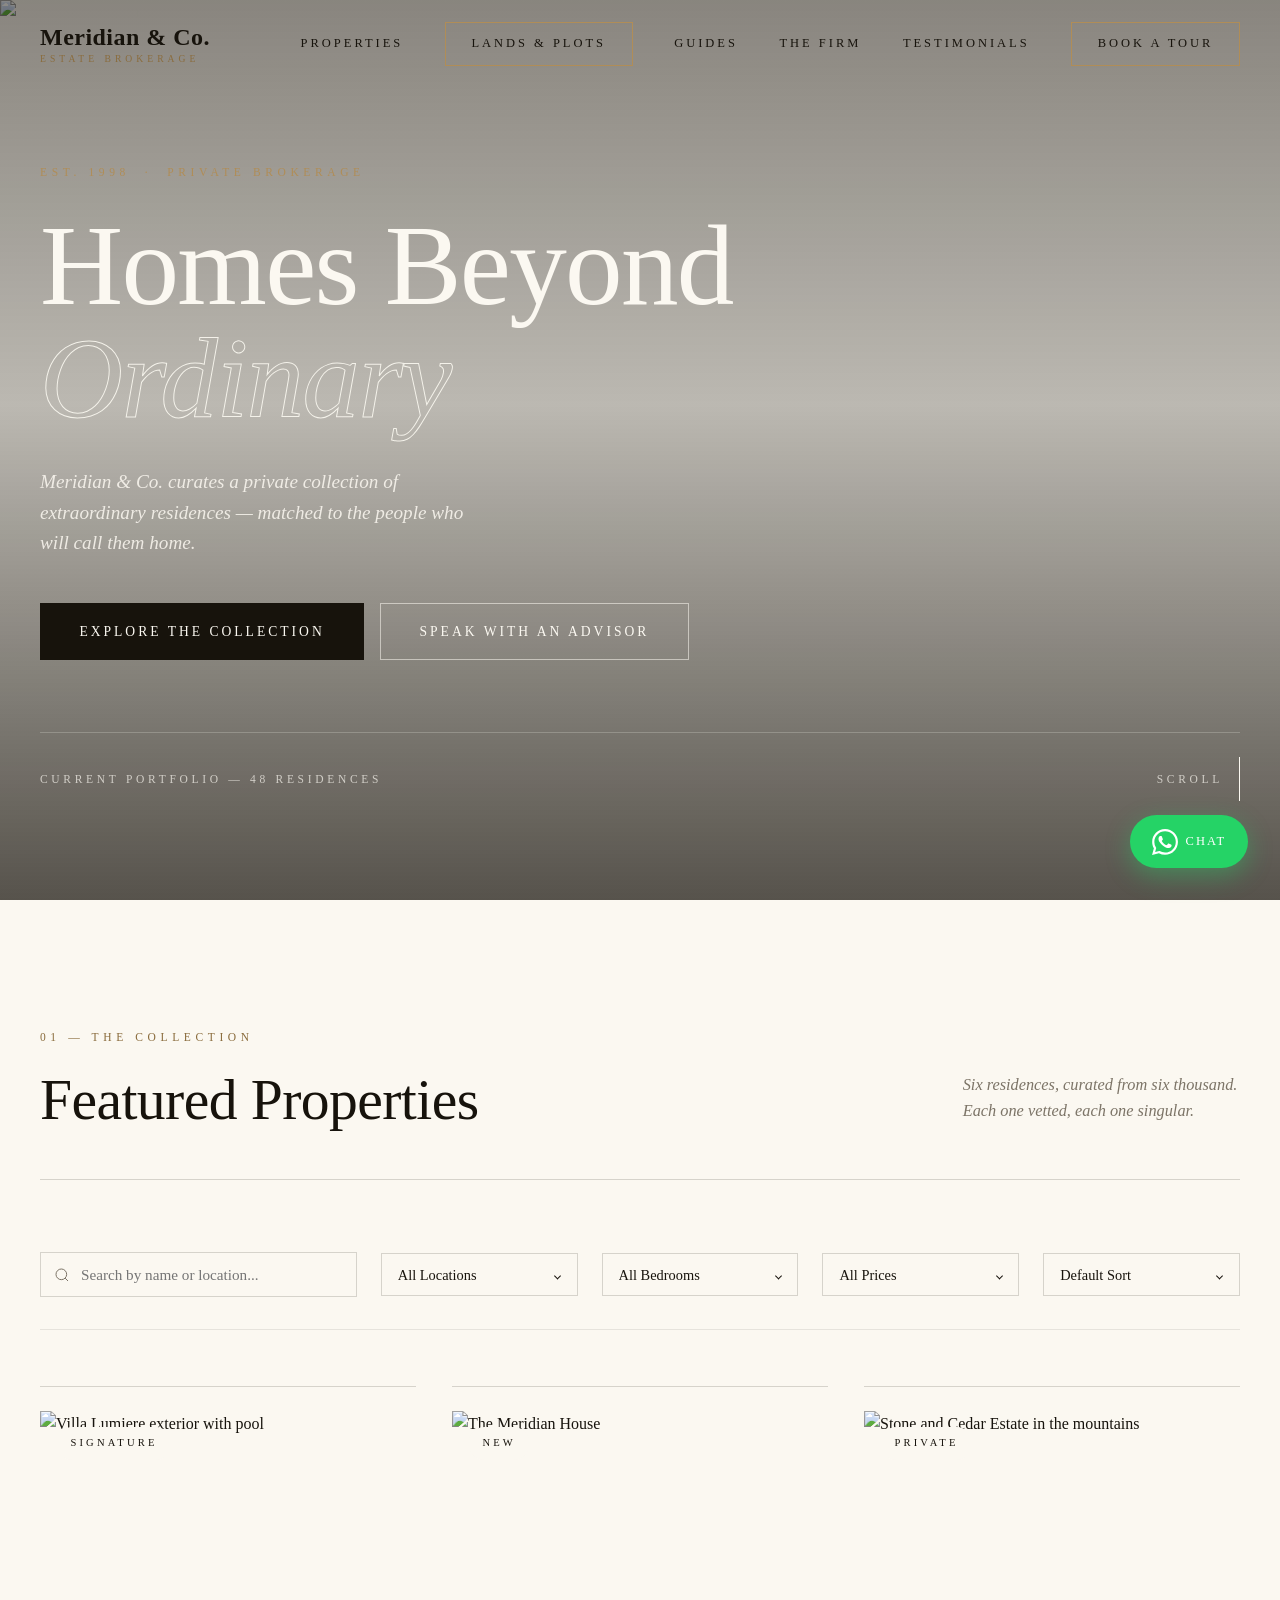
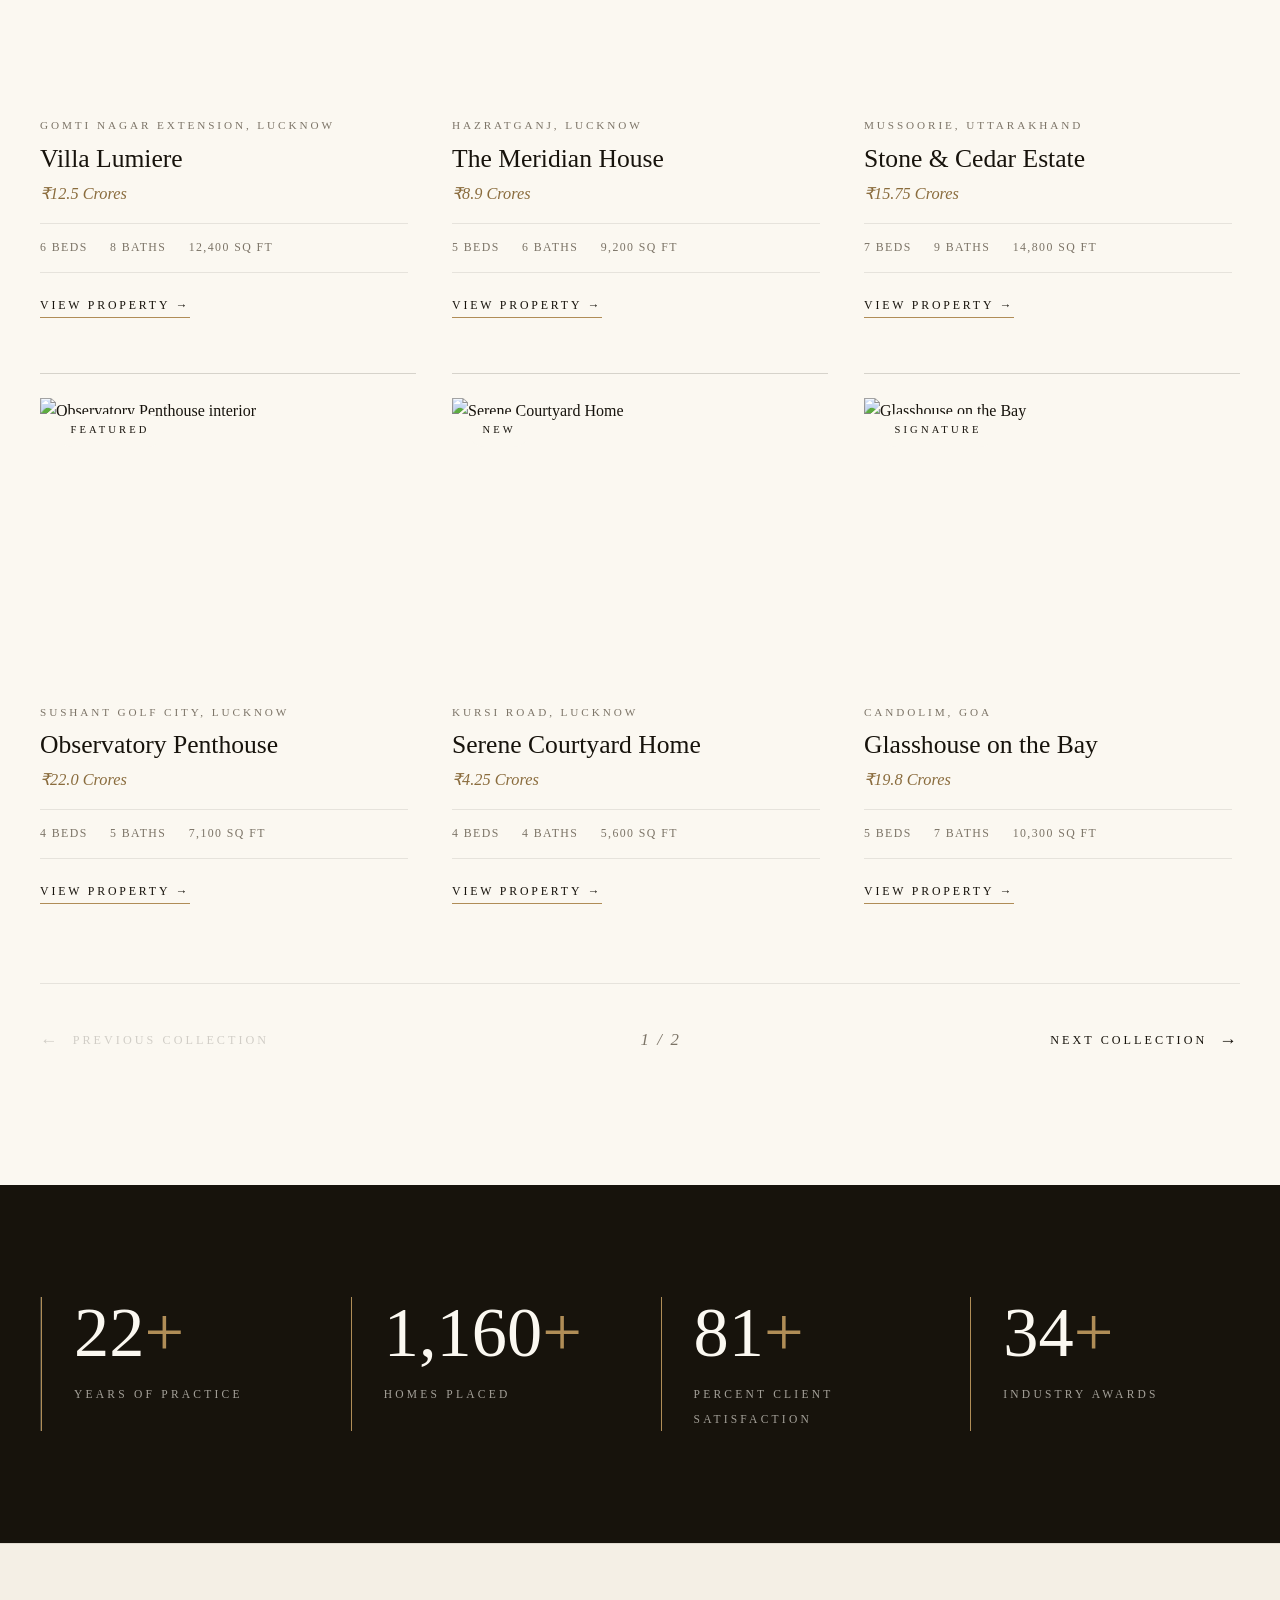
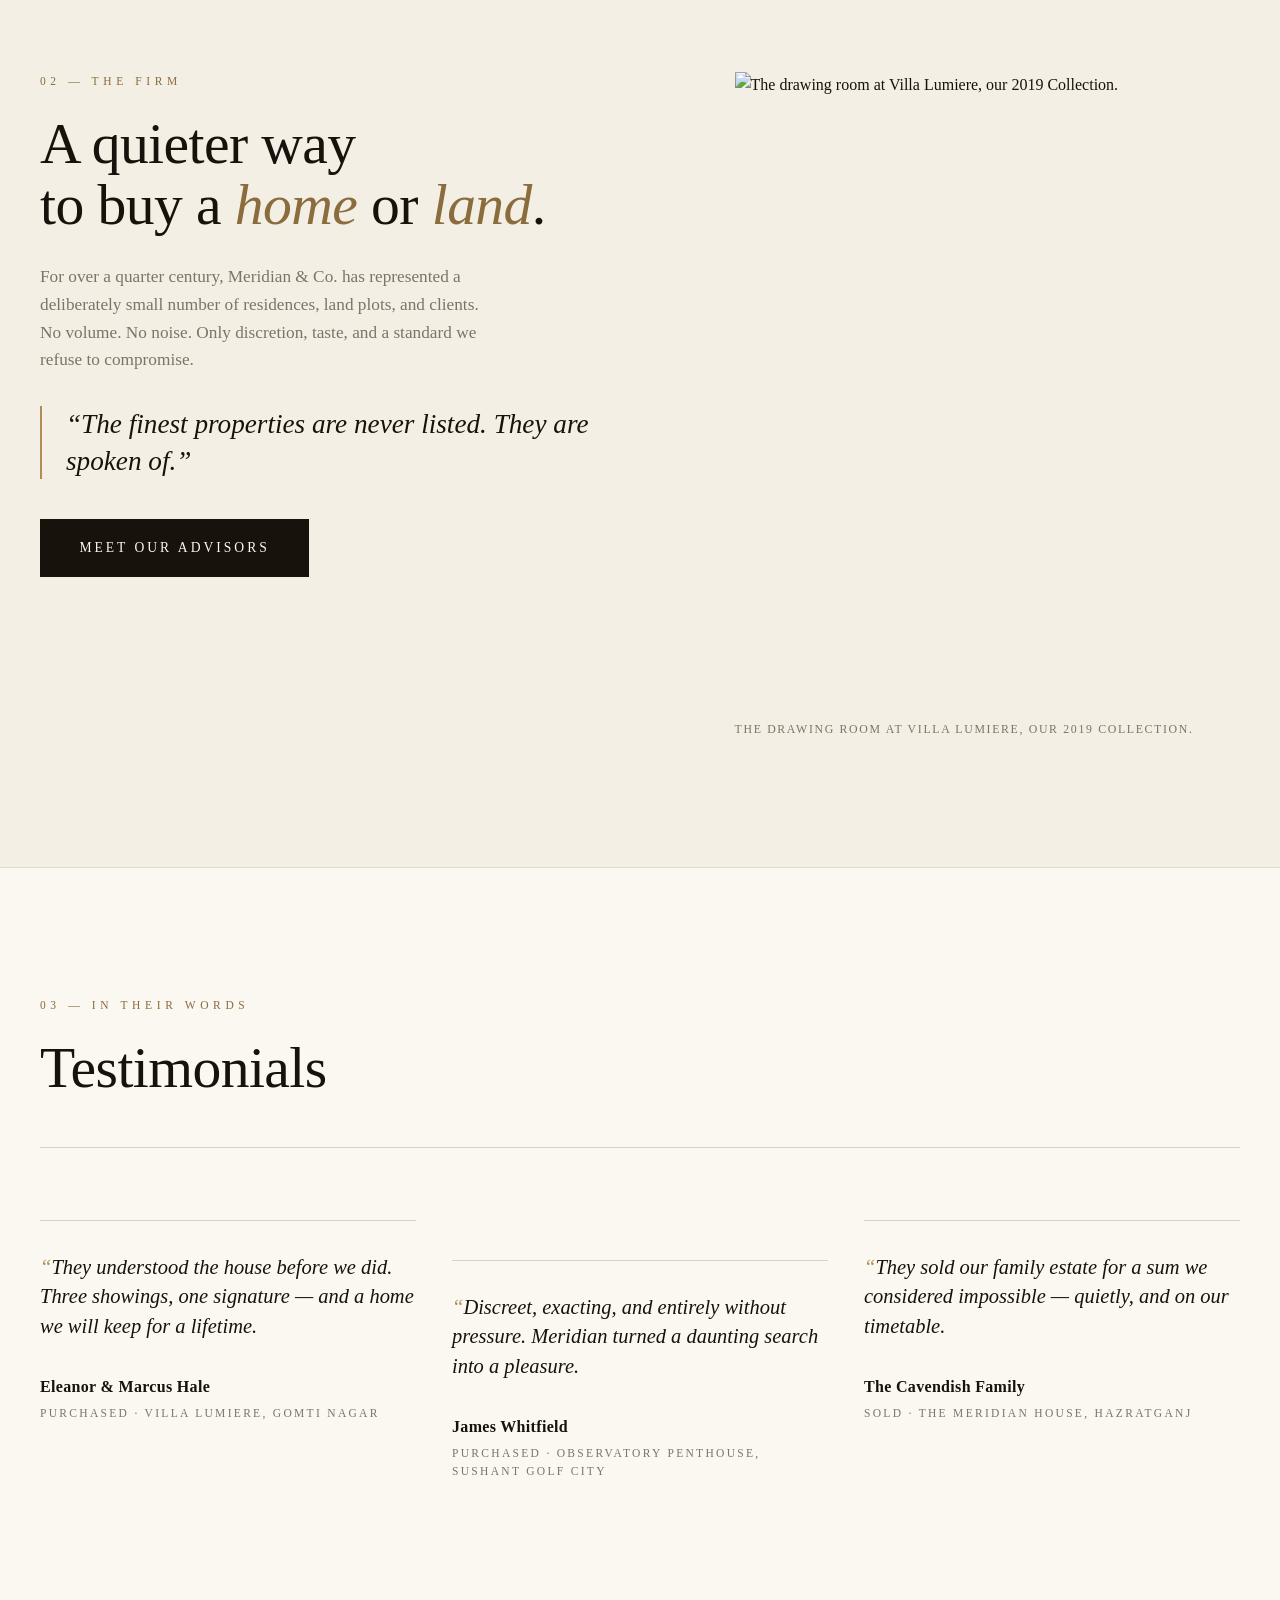
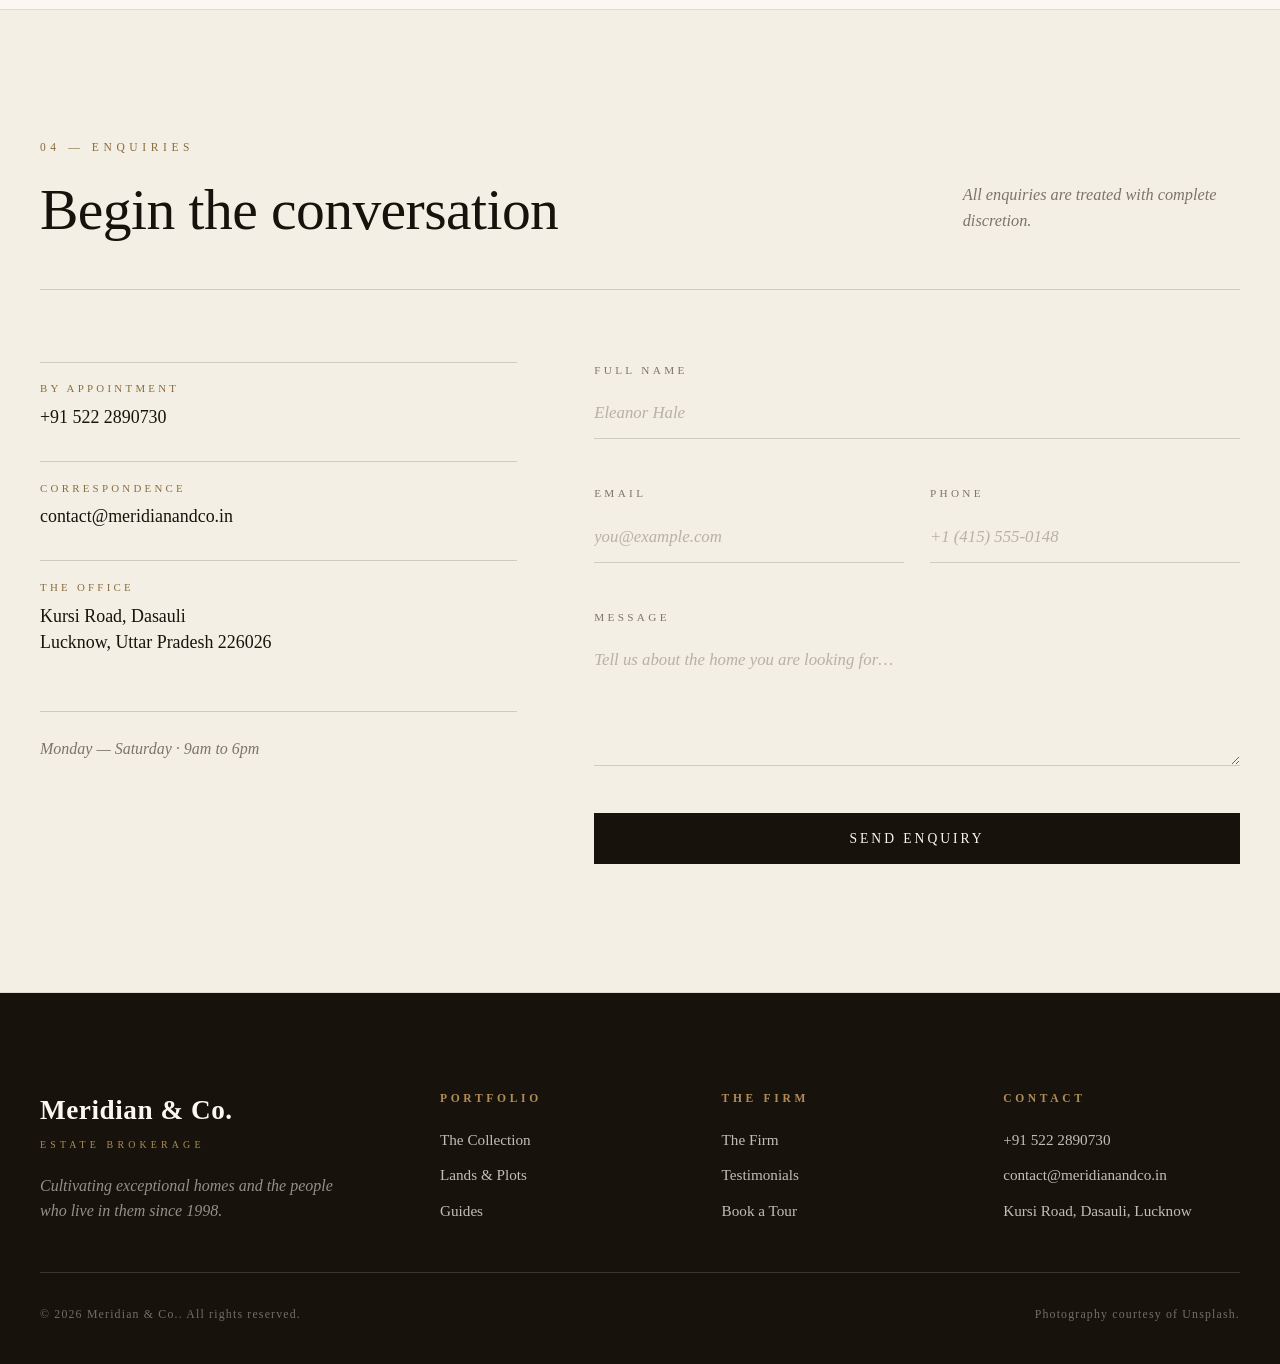
==== commit 81159794: "feat(footer): update footer markup with categorized columns and initial fallback content" ====
--- a/index.html
+++ b/index.html
@@ -218,11 +218,30 @@
     <div class="container">
       <div class="footer__grid">
         <div class="footer__brand">
-          <span class="brand__name" id="footerBrandName"></span>
-          <span class="brand__tag" id="footerBrandTag"></span>
-          <p class="footer__note" id="footerNote"></p>
-        </div>
-        <div id="footerColumns"></div>
+          <span class="brand__name" id="footerBrandName">Meridian &amp; Co.</span>
+          <span class="brand__tag" id="footerBrandTag">Estate Brokerage</span>
+          <p class="footer__note" id="footerNote">Cultivating exceptional homes and the people who live in them since 1998.</p>
+        </div>
+        <div id="footerColumns" class="footer__columns">
+          <div class="footer__col">
+            <h4 class="footer__heading">Portfolio</h4>
+            <a href="#properties" class="footer__link">The Collection</a>
+            <a href="lands.html" class="footer__link">Lands &amp; Plots</a>
+            <a href="guides.html" class="footer__link">Guides</a>
+          </div>
+          <div class="footer__col">
+            <h4 class="footer__heading">The Firm</h4>
+            <a href="#about" class="footer__link">The Firm</a>
+            <a href="#testimonials" class="footer__link">Testimonials</a>
+            <a href="#contact" class="footer__link">Book a Tour</a>
+          </div>
+          <div class="footer__col">
+            <h4 class="footer__heading">Contact</h4>
+            <a href="tel:+915222890730" class="footer__link">+91 522 2890730</a>
+            <a href="mailto:contact@meridianandco.in" class="footer__link">contact@meridianandco.in</a>
+            <span class="footer__link footer__link--flat">Kursi Road, Dasauli, Lucknow</span>
+          </div>
+        </div>
       </div>
       <div class="footer__base">
         <p>© <span id="year">2026</span> <span id="footerBrandBase"></span>. All rights reserved.</p>
--- a/css/style.css
+++ b/css/style.css
@@ -958,46 +958,75 @@
 
 .footer__grid {
   display: grid;
-  grid-template-columns: 1.4fr 1fr 1fr;
-  gap: 3rem;
+  grid-template-columns: 1.5fr repeat(3, minmax(0, 1fr));
+  gap: clamp(2rem, 3.5vw, 3.5rem);
   padding-bottom: 3rem;
   border-bottom: 1px solid rgba(251, 248, 241, 0.15);
 }
 
+.footer__brand {
+  display: flex;
+  flex-direction: column;
+}
+
 .footer__brand .brand__name {
   font-size: 1.7rem;
+  font-weight: 600;
+  letter-spacing: 0.02em;
 }
 
 .footer__brand .brand__tag {
   color: var(--bronze);
+  font-size: 0.62rem;
+  letter-spacing: 0.42em;
+  text-transform: uppercase;
+  margin-top: 0.25rem;
 }
 
 .footer__note {
   color: rgba(251, 248, 241, 0.55);
   font-style: italic;
   margin-top: 1.25rem;
-  max-width: 40ch;
+  max-width: 38ch;
+  line-height: 1.6;
+}
+
+#footerColumns,
+.footer__columns {
+  display: contents;
+}
+
+@supports not (display: contents) {
+  #footerColumns,
+  .footer__columns {
+    display: grid;
+    grid-template-columns: repeat(3, minmax(0, 1fr));
+    gap: 2rem;
+    grid-column: 2 / -1;
+  }
 }
 
 .footer__col {
   display: flex;
   flex-direction: column;
-  gap: 0.85rem;
+  gap: 0.8rem;
 }
 
 .footer__heading {
-  font-size: 0.7rem;
+  font-size: 0.72rem;
   letter-spacing: 0.32em;
   text-transform: uppercase;
   color: var(--bronze);
-  font-weight: 500;
-  margin-bottom: 0.4rem;
+  font-weight: 600;
+  margin-bottom: 0.5rem;
 }
 
 .footer__link {
   color: rgba(251, 248, 241, 0.75);
-  font-size: 0.98rem;
-  transition: color 0.3s ease, transform 0.3s ease;
+  font-size: 0.95rem;
+  line-height: 1.5;
+  text-decoration: none;
+  transition: color 0.25s ease, transform 0.25s ease;
   width: fit-content;
 }
 
@@ -1009,10 +1038,12 @@
 .footer__link--flat {
   color: rgba(251, 248, 241, 0.75);
   cursor: default;
+  line-height: 1.5;
 }
 
 .footer__link--flat:hover {
   transform: none;
+  color: rgba(251, 248, 241, 0.75);
 }
 
 .footer__base {
@@ -1050,6 +1081,15 @@
   .stats__grid {
     grid-template-columns: repeat(2, 1fr);
     border-left: 0;
+  }
+
+  .footer__grid {
+    grid-template-columns: repeat(3, 1fr);
+    gap: 2.5rem;
+  }
+
+  .footer__brand {
+    grid-column: 1 / -1;
   }
 
   .stat {
@@ -1132,6 +1172,11 @@
   .form__row,
   .footer__grid {
     grid-template-columns: 1fr;
+    gap: 2rem;
+  }
+
+  .footer__brand {
+    grid-column: auto;
   }
 
   .hero__actions .btn {
